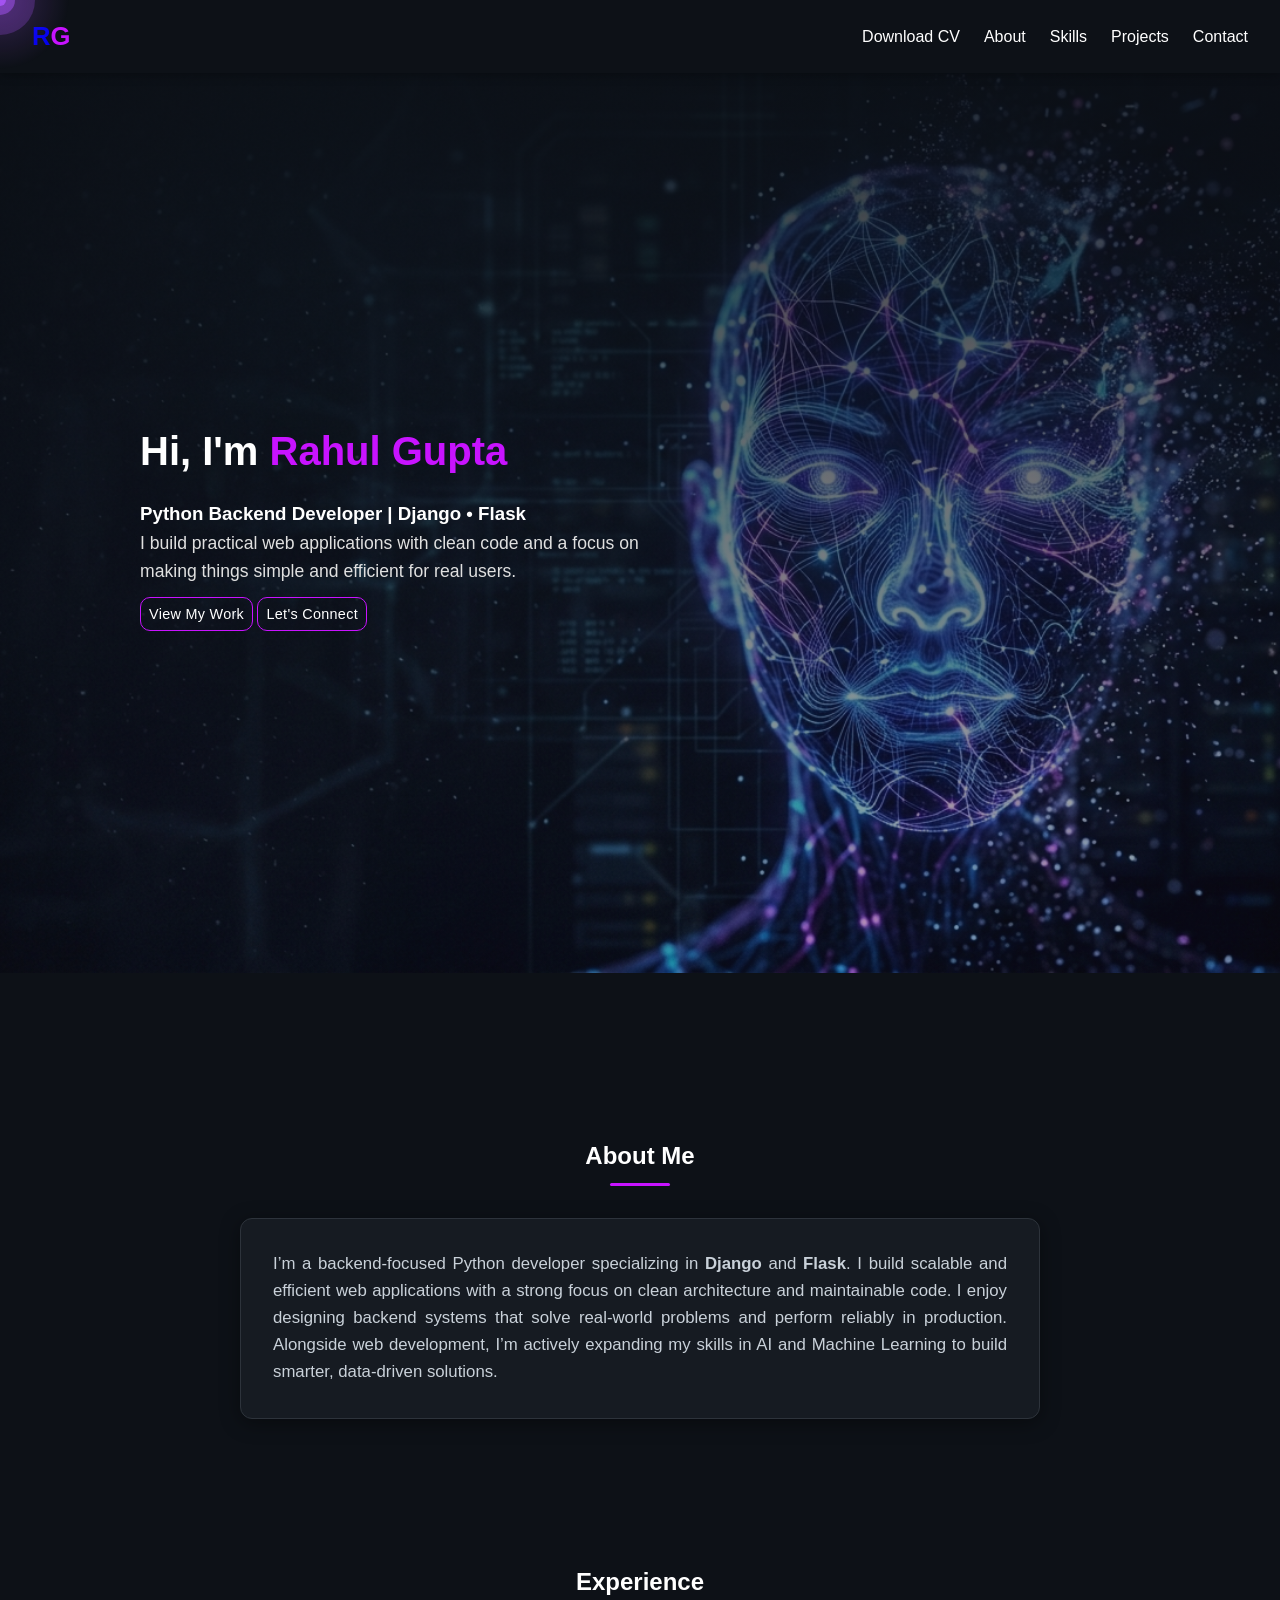
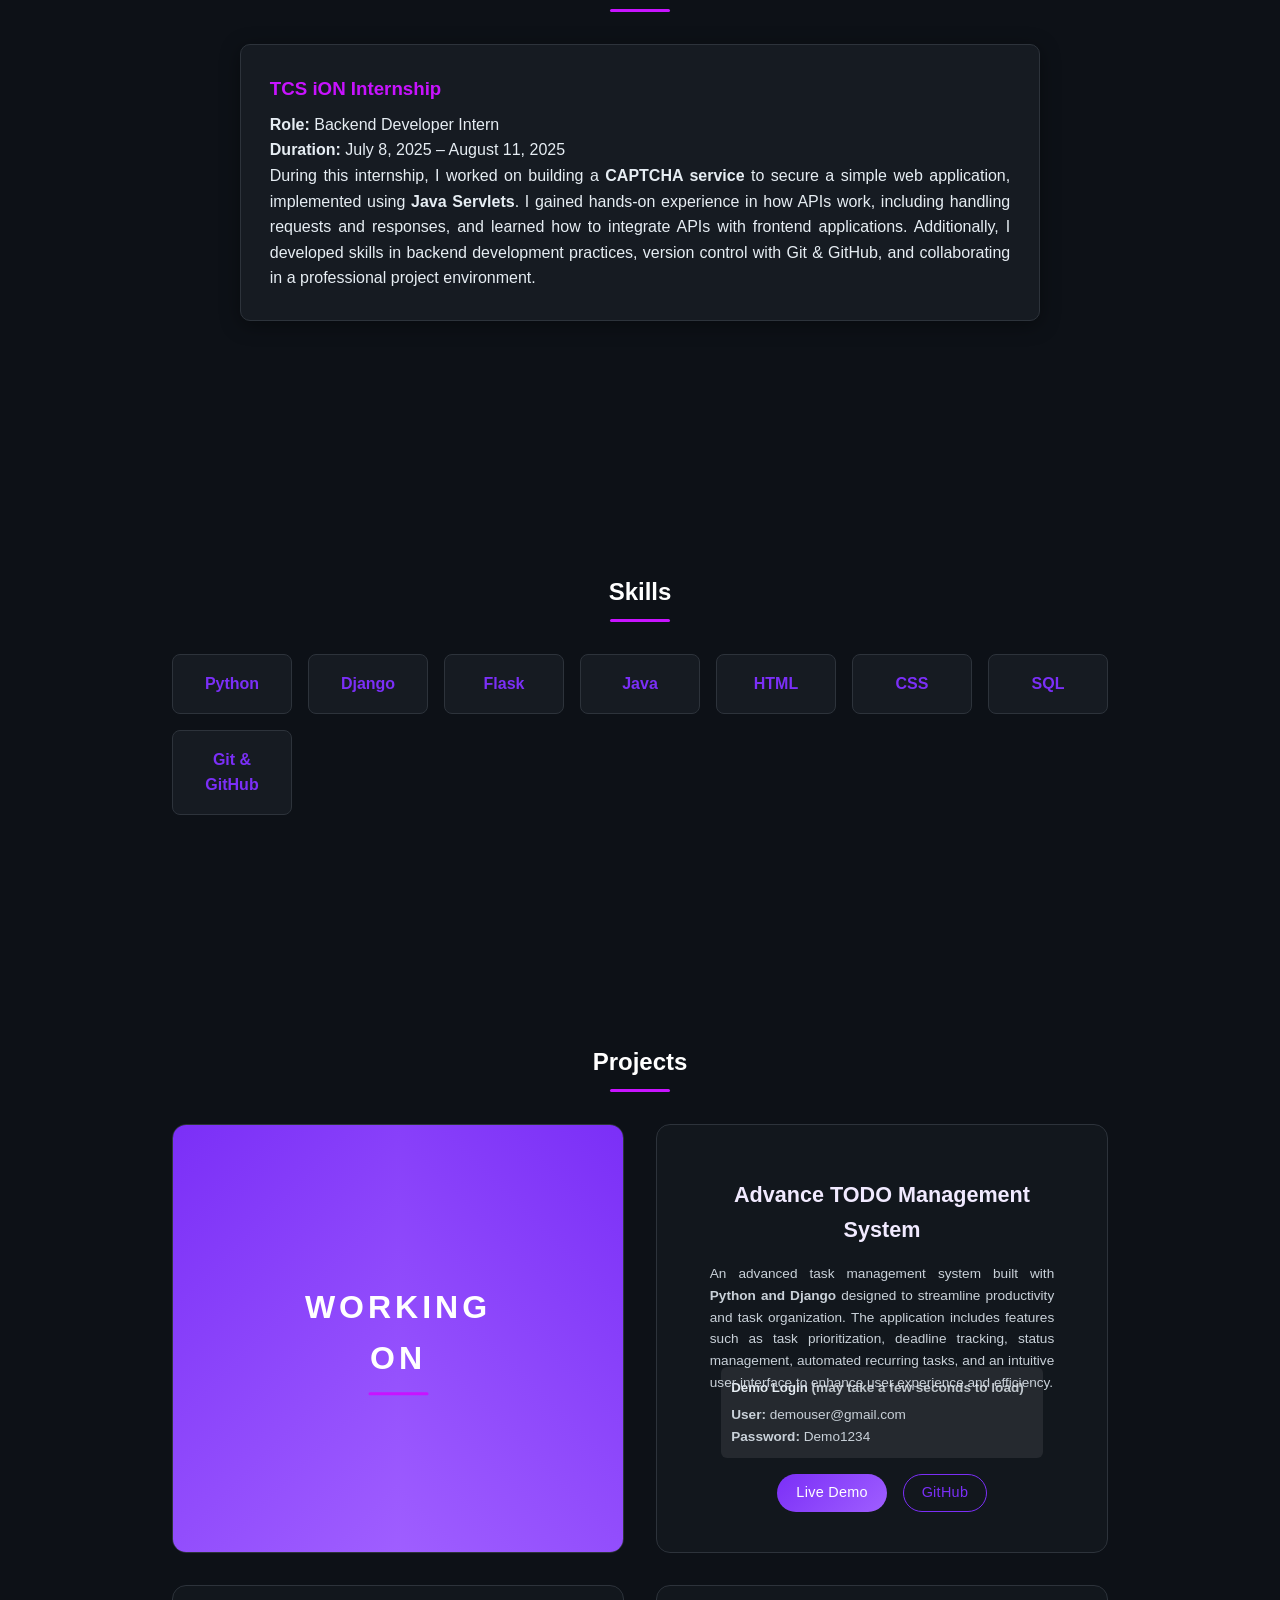
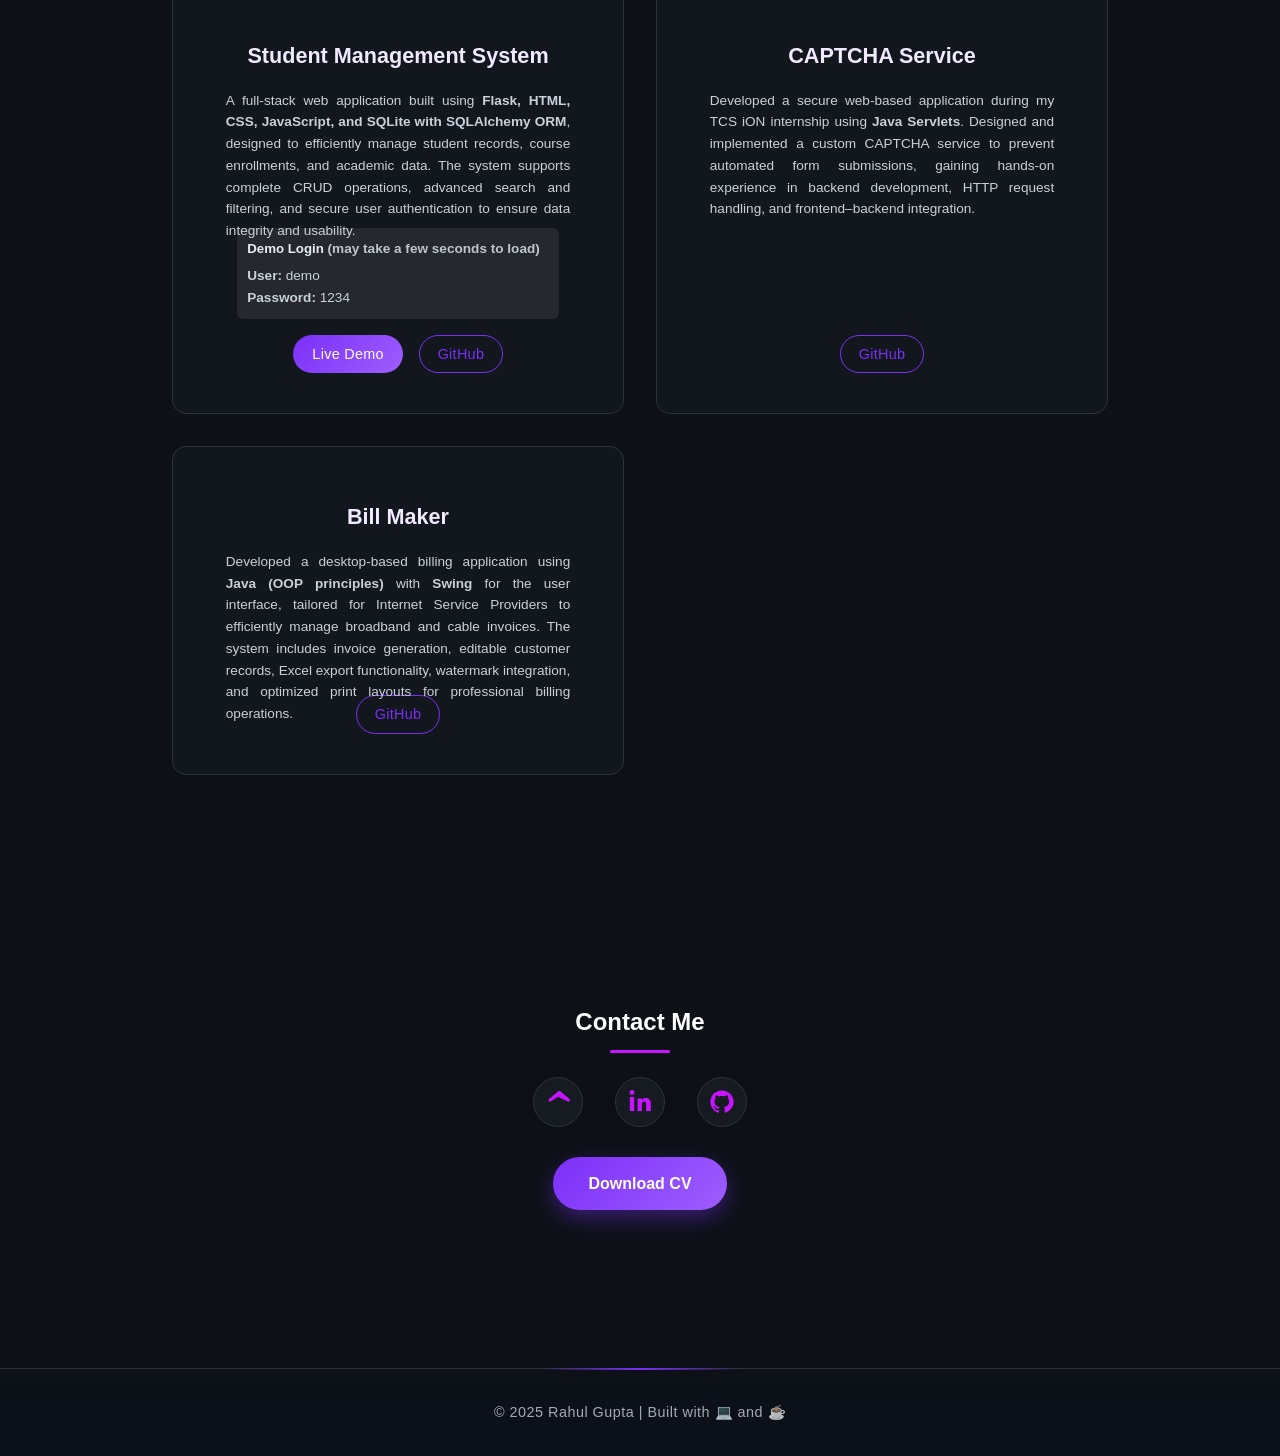
==== index.html @ 41f2c30e "add demo login" ====
<!DOCTYPE html>
<html lang="en">
    <head>
        <meta charset="UTF-8" />
        <meta name="viewport" content="width=device-width, initial-scale=1.0" />
        <title>Rahul Gupta | Python Developer</title>
        <link rel="stylesheet" href="style.css" />
        <script defer src="script.js"></script>
    </head>
    <body>
        <div class="cursor-layer layer1"></div>
        <div class="cursor-layer layer2"></div>
        <div class="cursor-layer layer3"></div>
        <div class="cursor-layer layer4"></div>
        <!-- Header -->
        <header>
            <nav>
                <a href="index.html" id="nav_a">
                    <h1 class="logo">
                        R<span>G</span>
                    </h1>
                </a>
                <!-- Hamburger Icon -->
                <div class="hamburger" id="hamburger">
                    <span></span>
                    <span></span>
                    <span></span>
                </div>
                <!-- Navbar Links -->
                <ul class="nav-links" id="nav-links">
                    <li>
                        <a href="cv/Rahul_Gupta_CV.pdf" target="_blank" download>Download CV</a>
                    </li>
                    <li>
                        <a href="#about">About</a>
                    </li>
                    <li>
                        <a href="#skills">Skills</a>
                    </li>
                    <li>
                        <a href="#projects">Projects</a>
                    </li>
                    <li>
                        <a href="#contact">Contact</a>
                    </li>
                </ul>
            </nav>
        </header>
        <!-- Hero Section -->
        <section id="hero">
            <div class="hero-container">
                <div class="hero-text">
                    <h2>
                        Hi, I'm <span>Rahul Gupta</span>
                    </h2>
                    <h3>Python Backend Developer | Django • Flask</h3>
                    <p>
                        I build practical web applications with clean code and a focus on making things simple and efficient for real users.
                    </p>
                    <a href="#projects" class="btn-outline">View My Work</a>
                    <a href="#contact" class="btn-outline">Let's Connect</a>
                </div>
            </div>
        </section>
        <!-- About -->
        <section class="parallax-wrapper">
            <section id="about" class="section parallax-section">
                <h2>About Me</h2>
                <p>
                    I’m a backend-focused Python developer specializing in <b>Django</b> and <b>Flask</b>. I build scalable and efficient web applications with a strong focus on clean architecture and maintainable code. I enjoy designing backend systems that solve real-world problems and perform reliably in production. Alongside web development, I’m actively expanding my skills in AI and Machine Learning to build smarter, data-driven solutions.
                </p>
            </section>
            <!-- Experience Section -->
            <section id="experience" class="section">
                <h2>Experience</h2>
                <div class="experience-card">
                    <h3>TCS iON Internship</h3>
                    <p>
                        <strong>Role:</strong> Backend Developer Intern
                    </p>
                    <p>
                        <strong>Duration:</strong> July 8, 2025 – August 11, 2025
                    </p>
                    <p class="skill-text-description">
                        During this internship, I worked on building a <strong>CAPTCHA service</strong> to secure a simple web
                        application, implemented using <strong>Java Servlets</strong>.
                        I gained hands-on experience in how APIs work, including handling requests and responses, and learned
                        how to integrate APIs with frontend applications.
                        Additionally, I developed skills in backend development practices, version control with Git & GitHub,
                        and collaborating in a professional project environment.
                    </p>
                </div>
            </section>
        </section>
        <!-- Skills -->
        <section id="skills" class="section">
            <h2>Skills</h2>
            <div class="skills-grid">
                <div class="skill">Python</div>
                <div class="skill">Django</div>
                <div class="skill">Flask</div>
                <div class="skill">Java</div>
                <div class="skill">HTML</div>
                <div class="skill">CSS</div>
                <!-- <div class="skill">SQLite</div> -->
                <div class="skill">SQL</div>
                <!-- <div class="skill">Swing<br>(Basic)</div> -->
                <!-- <div class="skill">Servlets<br>(Basic)</div> -->
                <div class="skill">Git & GitHub</div>
            </div>
        </section>
        <!-- Projects -->
        <section class="parallax-wrapper2">
            <section id="projects" class="section">
                <h2>Projects</h2>
                <div class="projects-grid">
                    <div class="project-card ai-project ">
                        <!-- Curtain Overlay -->
                        <div class="curtain">
                            <div class="curtain-left"></div>
                            <div class="curtain-right"></div>
                            <h2 class="coming-text">WORKING ON</h2>
                        </div>
                        <!-- Your existing content (unchanged) -->
                        <div class="card-front">
                            <div class="ai-content">
                                <h3>AI-Powered Deepfake Detection & Secure Media Verification System</h3>
                                <p class="status">Currently: Learning & Research Phase</p>
                                <div class="ai-steps stage-learning">
                                    <div class="progress-line"></div>
                                    <div class="ai-step active">
                                        <div class="circle"></div>
                                        <p>Learning</p>
                                    </div>
                                    <div class="ai-step">
                                        <div class="circle"></div>
                                        <p>Development</p>
                                    </div>
                                    <div class="ai-step">
                                        <div class="circle"></div>
                                        <p>Deploy</p>
                                    </div>
                                </div>
                            </div>
                        </div>
                    </div>
                    <div class="project-card">
                        <div class="card-inner">
                            <!-- FRONT SIDE -->
                            <div class="card-front">
                                <h3>Advance TODO Management System</h3>
                                <p>
                                    An advanced task management system built with <strong>Python and Django</strong> designed to streamline productivity and task organization. The application includes features such as task prioritization, deadline tracking, status management, automated recurring tasks, and an intuitive user interface to enhance user experience and efficiency.
                                </p>
                            </div>
                            <!-- BACK (Slider) -->
                            <div class="card-back">
                                <div class="slider">
                                    <img id="sliderImage"
                                         src="img/todo_img/login_page.png"
                                         class="slide active">
                                </div>
                            </div>
                        </div>
                        <div class="demo-login">
                            <h5>
                                Demo Login
                                <span class="demo-note">(may take a few seconds to load)</span>
                            </h5>
                            <p>
                                <strong>User:</strong> demouser@gmail.com
                            </p>
                            <p>
                                <strong>Password:</strong> Demo1234
                            </p>
                        </div>
                        <!-- Buttons (Always Visible) -->
                        <div class="btn-container">
                            <a href="https://advance-todo-app-1rt6.onrender.com/"
                               target="_blank"
                               class="btn">Live Demo</a>
                            <a href="https://github.com/CodageWithRahul/Advance-Todo-app.git"
                               target="_blank"
                               class="btn-outline">GitHub</a>
                        </div>
                    </div>
                    <div class="project-card">
                        <div class="card-inner">
                            <div class="card-front">
                                <h3>Student Management System</h3>
                                <p>
                                    A full-stack web application built using <strong>Flask, HTML, CSS, JavaScript, and SQLite with SQLAlchemy ORM</strong>, designed to efficiently manage student records, course enrollments, and academic data. The system supports complete CRUD operations, advanced search and filtering, and secure user authentication to ensure data integrity and usability.
                                </p>
                            </div>
                            <!-- BACK SIDE (Image) -->
                            <div class="card-back">
                                <div class="slider">
                                    <img src="img/sms_img/login page.png" class="slide active">
                                    <img src="img/sms_img/dashboard.png" class="slide">
                                    <img src="img/sms_img/students.png" class="slide">
                                    <img src="img/sms_img/enrrolment.png" class="slide">
                                </div>
                            </div>
                        </div>
                        <div class="demo-login">
                            <h5>
                                Demo Login
                                <span class="demo-note">(may take a few seconds to load)</span>
                            </h5>
                            <p>
                                <strong>User:</strong> demo
                            </p>
                            <p>
                                <strong>Password:</strong> 1234
                            </p>
                        </div>
                        <div class="btn-container">
                            <a href="https://rahul-sms.onrender.com" target="_blank" class="btn">Live
                            Demo</a>
                            <a href="https://github.com/CodageWithRahul/Student-Management-system.git"
                               target="_blank"
                               class="btn-outline">GitHub</a>
                        </div>
                    </div>
                    <div class="project-card">
                        <div class="card-inner">
                            <div class="card-front">
                                <h3>CAPTCHA Service</h3>
                                <p>
                                    Developed a secure web-based application during my TCS iON internship using <strong>Java Servlets</strong>. Designed and implemented a custom CAPTCHA service to prevent automated form submissions, gaining hands-on experience in backend development, HTTP request handling, and frontend–backend integration.
                                </p>
                            </div>
                            <div class="card-back">
                                <div class="slider">
                                    <img src="img/captcha_img/captcha_img.png" class="slide active">
                                </div>
                            </div>
                        </div>
                        <div class="btn-container">
                            <a href="https://github.com/CodageWithRahul/captcha-service-project.git"
                               target="_blank"
                               class="btn-outline">GitHub</a>
                        </div>
                    </div>
                    <div class="project-card">
                        <div class="card-inner">
                            <div class="card-front">
                                <h3>Bill Maker</h3>
                                <p>
                                    Developed a desktop-based billing application using <strong>Java (OOP principles)</strong> with <strong>Swing</strong> for the user interface, tailored for Internet Service Providers to efficiently manage broadband and cable invoices. The system includes invoice generation, editable customer records, Excel export functionality, watermark integration, and optimized print layouts for professional billing operations.
                                </p>
                            </div>
                            <div class="card-back">
                                <div class="slider">
                                    <img src="img/billmaker_img/bill dashboard.png" class="slide active">
                                    <img src="img/billmaker_img/sample_bill.png" class="slide">
                                </div>
                            </div>
                        </div>
                        <div class="btn-container">
                            <a href="https://github.com/CodageWithRahul/Bill-Maker/releases"
                               target="_blank"
                               class="btn-outline">GitHub</a>
                        </div>
                    </div>
                </div>
            </section>
        </section>
        <!-- Contact -->
        <section id="contact" class="section">
            <h2>Contact Me</h2>
            <div class="contact-icons">
                <!-- Email -->
                <a href="mailto:rahulguptaa650@gmail.com" target="_blank" title="Email">
                    <svg xmlns="http://www.w3.org/2000/svg" viewBox="0 0 512 512">
                        <path d="M502.3 190.8l-192-160c-15.5-12.9-38.5-12.9-54 0l-192 160c-12.3 10.3-15.3 28-7 41.3s26.1 20 41.3 12.7L256 143.5l209.7 101.3c15.2 7.3 33.7-0.3 41.3-12.7s5.3-30.9-7-41.3z" />
                    </svg>
                </a>
                <!-- LinkedIn -->
                <a href="https://www.linkedin.com/in/rahul-gupta-24and27"
                   target="_blank"
                   title="LinkedIn">
                    <svg xmlns="http://www.w3.org/2000/svg" viewBox="0 0 448 512">
                        <path d="M100.28 448H7.4V148.9h92.88zM53.79 108.1C24.1 108.1 0 83.9 0 54.2S24.1 0 53.79 0 107.6 24.1 107.6 54.2 83.5 108.1 53.79 108.1zM447.9 448h-92.68V302.4c0-34.7-12.5-58.4-43.8-58.4-23.9 0-38.1 16-44.4 31.5-2.3 5.5-2.8 13.1-2.8 20.7V448h-92.7s1.2-241 0-266.9h92.7v37.9c12.3-19 34.4-46 83.8-46 61.2 0 107.2 40 107.2 125.8V448z" />
                    </svg>
                </a>
                <!-- GitHub -->
                <a href="https://github.com/CodageWithRahul"
                   target="_blank"
                   title="GitHub">
                    <svg xmlns="http://www.w3.org/2000/svg" viewBox="0 0 496 512">
                        <path d="M165.9 397.4c0 2-2.3 3.6-5.2 3.6-3.1 0-5.4-1.6-5.4-3.6 0-2 2.3-3.6 5.2-3.6 2.9 0 5.4 1.6 5.4 3.6zm-33.6-10.3c-.7 1.6 1.6 3.3 5 3.7 3.6.4 7-0.7 7.7-2.3.7-1.6-1.6-3.3-5-3.7-3.6-.3-7 .7-7.7 2.3zm44.8-1.7c-2.9.7-4.7 2.9-4 4.9.7 2 3.6 2.7 6.5 2 2.9-.7 4.7-2.9 4-4.9-.8-1.9-3.6-2.7-6.5-2zM244.8 8C108.3 8 0 116.3 0 252.8c0 107.5 69.8 198.7 166.8 231.4 12.2 2.3 16.6-5.3 16.6-11.7 0-5.8-.2-21.2-.3-41.5-67.8 14.7-82.1-32.7-82.1-32.7-11.1-28.1-27.1-35.6-27.1-35.6-22.1-15.1 1.7-14.8 1.7-14.8 24.4 1.7 37.3 25.1 37.3 25.1 21.7 37.2 56.9 26.5 70.8 20.3 2.2-15.8 8.5-26.5 15.5-32.6-54.1-6.2-110.9-27-110.9-120.3 0-26.6 9.5-48.3 25.1-65.3-2.5-6.1-10.9-30.7 2.4-64 0 0 20.5-6.6 67.1 24.9 19.5-5.4 40.5-8.1 61.3-8.2 20.8.1 41.8 2.8 61.3 8.2 46.5-31.5 67-24.9 67-24.9 13.3 33.3 4.9 57.9 2.4 64 15.7 17 25.1 38.7 25.1 65.3 0 93.5-56.9 114-111 120 8.7 7.5 16.5 22.4 16.5 45.1 0 32.6-.3 58.9-.3 66.9 0 6.5 4.3 14.2 16.7 11.7C426.2 451.5 496 360.3 496 252.8 496 116.3 387.7 8 251.2 8z" />
                    </svg>
                </a>
            </div>
            <div class="cv-section">
                <a href="cv/Rahul_Gupta_CV.pdf" download class="cv-btn">Download CV</a>
            </div>
        </section>
        <!-- Footer -->
        <footer>
            <p>© 2025 Rahul Gupta | Built with 💻 and ☕</p>
        </footer>
    </body>
</html>
---- style.css ----
/* Reset */
* {
    margin: 0;
    padding: 0;
    box-sizing: border-box;
    scroll-behavior: smooth;
}

body {
    font-family: 'Poppins', sans-serif;
    background: #0d1117;   /* Dark main background */
    color: #e6edf3;        /* Soft white text */
    line-height: 1.6;
}

/* Navbar */
header {
    background: #0d1117;
    color: white;
    padding: 1rem 2rem;
    position: sticky;
    top: 0;
    z-index: 10;
    box-shadow: 0 2px 10px rgba(0, 0, 0, 0.3);
}

nav {
    display: flex;
    justify-content: space-between;
    align-items: center;
}

.logo {
    font-size: 1.6rem;
    font-weight: 700;
    cursor: pointer;
}

.logo span {
    color: #c813ff;
}

#nav_a {
    text-decoration: none;
}

.nav-links {
    list-style: none;
    display: flex;
    gap: 1.5rem;
}

.nav-links a {
    color: white;
    text-decoration: none;
    transition: color 0.3s;
    font-weight: 500;
}

.nav-links a:hover {
    color: #c813ff;
}

/* Hamburger */
.hamburger {
    display: none;
    flex-direction: column;
    cursor: pointer;
    gap: 5px;
}

.hamburger span {
    width: 25px;
    height: 3px;
    background: white;
    border-radius: 5px;
    transition: all 0.3s;
}

/* Hero */
/* #hero {
    height: 100vh;
    background: linear-gradient(135deg, #0d1117, #1a1625);
    color: white;
    display: flex;
    align-items: center;
    justify-content: center;
    padding: 0 2rem;
} */

#hero {
    position: relative;
    height: 100vh;
    background: 
        linear-gradient(rgba(13,17,23,0.85), rgba(26,22,37,0.3)),
        url("img/hero_img1.png");
    background-size: cover;
    background-position: center;
    background-repeat: no-repeat;
    color: white;
    display: flex;
    align-items: center;
    justify-content: center;
    padding: 0 2rem;
}

.hero-container {
    display: flex;
    align-items: center;
    justify-content: space-between;
    max-width: 1000px;
    width: 100%;
    gap: 2rem;
}

/* .hero-image {
  flex: 1;
  display: flex;
  justify-content: center;
} */

.hero-image img {
    max-width: 250px;
    width: 100%;
    border-radius: 30%;
    /* border: 4px solid #c813ff; */
    /* box-shadow: 0 8px 20px rgba(200, 19, 255, 0.4); */
}

.hero-text {
    flex: 1;
    text-align: left;
}

.hero-text h2 {
    font-size: 2.5rem;
    margin-bottom: 1rem;
}

.hero-text span {
    color: #c813ff;
}

.hero-text a {
    font-size: 0.9rem;
    text-decoration: none;
    color: white;
    padding: 0.5rem;
    border: solid 1px #c813ff;
    border-radius: 10px;
}

.hero-text a:hover {
    background-color: #c813ff;
}

.hero-text p {
    max-width: 500px;
    font-size: 1.1rem;
    color: #e0e0e0;
    margin-bottom: 1rem;
}





/* Sections */
.section {
    padding: 4rem 2rem;
    max-width: 1000px;
    margin: auto;
    opacity: 0;
    transform: translateY(30px);
    transition: all 0.8s ease;
}

.section.visible {
    opacity: 1;
    transform: translateY(0);
}

.section h2 {
    text-align: center;
    margin-bottom: 2rem;
    color: #ffffff;
    position: relative;
}

.section h2::after {
    content: '';
    display: block;
    height: 3px;
    width: 60px;
    background: #c813ff;
    margin: 0.5rem auto 0;
    border-radius: 2px;
}

/* About Section */

#about p {
    background: #161b22;
    padding: 2rem;
    border-radius: 12px;
    box-shadow: 0 4px 20px rgba(0, 0, 0, 0.4);
    max-width: 800px;
    margin: 0 auto 1rem;
    font-size: 1.05rem;
    text-align: justify;
    color: #c9d1d9;
    border: 1px solid #2d333b;
}

#about .btn {
    display: inline-block;
    margin-top: 1rem;
}

/* Experience */
.experience-card {
    background: #161b22;
    padding: 1.8rem;
    border-radius: 10px;
    box-shadow: 0 4px 20px rgba(0, 0, 0, 0.4);
    max-width: 800px;
    margin: 1.5rem auto;
    line-height: 1.6;
    border: 1px solid #2d333b;
}

.experience-card h3 {
    color: #c813ff;
    margin-bottom: 0.5rem;
}

/* Skills */
.skills-grid {
    display: grid;
    grid-template-columns: repeat(auto-fit, minmax(120px, 1fr));
    gap: 1rem;
    text-align: center;
}

.skill {
    background: #161b22;
    padding: 1rem;
    border-radius: 8px;
    border: 1px solid #2d333b;
    color: #7b2ff7;
    font-weight: 600;
    transition: all 0.3s ease;
}

.skill-text-description {
    text-align: justify;
}

.skill:hover {
    background: #c813ff;
    color: white;
    transform: translateY(-4px);
}

/* Projects */
.projects-grid {
    display: grid;
    grid-template-columns: repeat(auto-fit, minmax(320px, 1fr));
    gap: 2rem;
}

/* Glow container setup */
/* Make sure body is dark */
/* body {
    background: #0d1117; 
    position: relative;
    overflow-x: hidden;
} */

/* Glow element */
.cursor-glow {
    position: fixed;
    width: 320px;
    height: 320px;
    pointer-events: none;
    border-radius: 50%;
    transform: translate(-50%, -50%);
    z-index: -1;
    opacity: 0;
    transition: opacity 0.3s ease;

    /* Layered tech glow */
    background:
        radial-gradient(circle at center, rgba(168, 85, 247, 0.35) 0%, transparent 60%),
        repeating-radial-gradient(circle at center,
            rgba(168, 85, 247, 0.15) 0px,
            rgba(168, 85, 247, 0.15) 2px,
            transparent 2px,
            transparent 12px
        );
}

@keyframes rotateGlow {
    from {
        transform: translate(-50%, -50%) rotate(0deg);
    }
    to {
        transform: translate(-50%, -50%) rotate(360deg);
    }
}

.cursor-glow {
    animation: rotateGlow 20s linear infinite;
}
.cursor-layer {
    position: fixed;
    border-radius: 50%;
    pointer-events: none;
    transform: translate(-50%, -50%);
    z-index: 9999;
}

/* Smallest (fastest) */
.layer1 {
    width: 12px;
    height: 12px;
    background: rgba(168, 85, 247, 0.9);
}

/* Slight glow */
.layer2 {
    width: 30px;
    height: 30px;
    background: rgba(168, 85, 247, 0.5);
}

/* Bigger softer */
.layer3 {
    width: 70px;
    height: 70px;
    background: rgba(168, 85, 247, 0.25);
}

/* Largest smooth glow */
.layer4 {
    width: 140px;
    height: 140px;
    background: radial-gradient(circle, rgba(168, 85, 247, 0.25) 0%, transparent 70%);
}
.cursor-hidden .cursor-layer {
    opacity: 0;
}



.project-card {
    perspective: 1000px;
    position: relative;
}

.card-inner {
    position: relative;
    width: 100%;
    height: clamp(13rem, 16vw, 28rem);
    transition: transform 0.6s;
    transform-style: preserve-3d;
}

.project-card:hover .card-inner {
    transform: rotateY(180deg);
}

.card-front {
    position: absolute;
    width: 100%;
    min-height: 100%;
    padding: 1.8rem;
    backface-visibility: hidden;
    overflow: hidden;
}

/* Demo login box */
.demo-login {
    background: rgba(255,255,255,0.08);
    padding: 10px;
    border-radius: 6px;
    width: 80%;
    margin: auto;
    margin-top: 10px;
}

.demo-login h5 {
    margin-bottom: 5px;
}
.demo-note{
    font-size: 0.85rem;
    margin-bottom: 8px;
    opacity: 0.8;
}

.card-back {
    position: absolute;
    width: 100%;
    height: 100%;
    padding: 0.8rem;
    border-radius: 16px;
    backface-visibility: hidden;
    box-shadow: 0 6px 20px rgba(0, 0, 0, 0.08);
    overflow: hidden;
}

.card-back {
    transform: rotateY(180deg);
    display: flex;
    align-items: center;
    justify-content: center;
    /* background-color: black; */

}

.slider {
    position: relative;
    width: 100%;
    height: 100%;
    /* background-color: red; */
}

.slide {
    position: absolute;
    width: 100%;
    height: 100%;
    object-fit: contain;
    /* show full image */
    object-position: center;
    /* keep it centered */
    border-radius: 10px;
    opacity: 0;
    transition: opacity 0.8s ease;
}

.slide.active {
    opacity: 1;
}

.btn-container {
    margin-top: 20px;
}



/* ============================= */
/* 🤖 AI CARD COMPLETE STYLING  */
/* ============================= */

/* Main AI content layout */
.ai-content {
    display: flex;
    flex-direction: column;
    gap: 30px;
    width: 100%;
    text-align: center;
}

/* Title */
.ai-content h3 {
    font-size: 1.05rem;
    line-height: 1.4;
    margin: 0;
}

/* Coming Soon Tag */
.ai-content .tag {
    align-self: center;
    padding: 4px 10px;
    font-size: 0.7rem;
    background: linear-gradient(90deg, #7b2ff7, #9f5eff);
    color: #fff;
    border-radius: 20px;
    font-weight: 500;
}

/* Status Text */
.ai-content .status {
    font-size: 1rem;
    color: #ffffff;
    margin: 0;
    text-align: center;
}

/* ============================= */
/* Step Progress Tracker         */
/* ============================= */

.ai-content .ai-steps {
    display: flex;
    justify-content: space-between;
    align-items: flex-start;
    position: relative;
    width: 100%;
    margin: 20px 0 10px;
}

/* Horizontal Line */
.ai-content .ai-steps::before {
    content: "";
    position: absolute;
    top: 11px;
    left: 8%;
    right: 8%;
    height: 3px;
    background: #e5e7eb;
    z-index: 0;
    border-radius: 10px;
}

/* Individual Step */
.ai-content .ai-step {
    display: flex;
    flex-direction: column;
    align-items: center;
    position: relative;
    z-index: 1;
    flex: 1;
}

/* Circle */
.ai-content .ai-step .circle {
    width: 22px;
    height: 22px;
    border-radius: 50%;
    background: #ffffff;
    border: 3px solid #d1d5db;
    margin-bottom: 6px;
    transition: all 0.3s ease;
}

/* Active Step */
.ai-content .ai-step.active .circle {
    border-color: #7b2ff7;
    background: #7b2ff7;
    box-shadow: 0 0 10px rgba(123, 47, 247, 0.4);
}

/* Step Text */
.ai-content .ai-step p {
    font-size: 0.75rem;
    color: #555;
    margin: 0;
    text-align: center;
}

/* Active Step Text */
.ai-content .ai-step.active p {
    color: #7b2ff7;
    font-weight: 600;
}

/* ============================= */
/* Progress Bar                  */
/* ============================= */

.ai-content .progress-bar {
    width: 100%;
    height: 6px;
    background: #e5e7eb;
    border-radius: 10px;
    margin-top: 15px;
    overflow: hidden;
}

/* Change width based on stage */
.ai-content .progress {
    height: 100%;
    width: 33%; /* Learning Stage */
    background: linear-gradient(90deg, #7b2ff7, #9f5eff);
    border-radius: 10px;
    transition: width 0.4s ease;
}

/* Completed Step Circle */
.ai-content .ai-step.completed .circle {
    background: #7b2ff7;
    border-color: #7b2ff7;
    position: relative;
}

/* Checkmark */
.ai-content .ai-step.completed .circle::after {
    content: "✔";
    color: white;
    font-size: 14px;
    position: absolute;
    top: 50%;
    left: 50%;
    transform: translate(-50%, -50%);
}


.parallax-wrapper {
    width: 100%;
    background:
        linear-gradient(rgba(13,17,23,0.92), rgba(13,17,23,0.30)),
        url("img/ai_bg.png");

    background-size: cover;
    background-position: center;
    background-attachment: fixed;

    padding: 100px 0;
}
.parallax-wrapper2 {
    width: 100%;
    background:
        linear-gradient(rgba(13,17,23,0.92), rgba(13,17,23,0.30)),
        url("img/standing_human_ai.png");

    background-size: cover;
    background-position: center;
    background-attachment: fixed;

    padding: 100px 0;
}
.parallax-wrapper2 .section {
    background: transparent !important;
    box-shadow: none;
}
.parallax-wrapper .section {
    background: transparent !important;
    box-shadow: none;
}

/* ============================= */
/* 🎭 AI CARD CURTAIN ONLY */
/* ============================= */

/* Scope everything to ai-project only */
.ai-project {
    position: relative;
    overflow: hidden;
}

/* Curtain wrapper */
.ai-project .curtain {
    position: absolute;
    inset: 0;
    display: flex;
    z-index: 50;
}

/* Panels */
.ai-project .curtain-left,
.ai-project .curtain-right {
    width: 50%;
    height: 100%;
    background: linear-gradient(135deg, #7b2ff7, #9f5eff);
    transition: transform 0.8s cubic-bezier(.77,0,.18,1);
}

.ai-project > *:not(.curtain) {
    position: relative;
    z-index: 2;
}
/* Mirror */
.ai-project .curtain-right {
    background: linear-gradient(-135deg, #7b2ff7, #9f5eff);
}

/* Big text */
.ai-project .coming-text {
    position: absolute;
    top: 50%;
    left: 50%;
    transform: translate(-50%, -50%);
    font-size: 2rem;
    font-weight: 800;
    letter-spacing: 4px;
    color: #fff;
    z-index: 60;
    transition: opacity 0.4s ease;
}

/* Hover only affects AI card */
.ai-project:hover .curtain-left {
    transform: translateX(-100%);
}

.ai-project:hover .curtain-right {
    transform: translateX(100%);
}

.ai-project:hover .coming-text {
    opacity: 0;
}



.project-card {
    position: relative;
    background: #12171d;
    border: 1px solid #2d333b;
    border-radius: 14px;
    padding: 1.5rem;
    box-sizing: border-box;
    display: flex;
    flex-direction: column;
    justify-content: space-between;
    transition: all 0.3s ease;
}

.project-card:hover {
    transform: translateY(-6px);
    box-shadow: 0 6px 20px rgba(178, 178, 178, 0.12);
}

.project-card h3 {
  font-size: 1.35rem;
    font-weight: 600;
    color: #f1eaff;
    text-align: center;
    margin-bottom: 1rem;

}

.project-card p {
    font-size: 0.85rem;
    color: #c9d1d9;
    text-align: justify;
    /* margin-bottom: 1.5rem; */
    line-height: 1.6;
    flex-grow: 1;
}

/* Buttons container */
.project-card .btn-container {
    display: flex;
    justify-content: center;
    align-items: center;
    gap: 1rem;
    margin-top: 1rem;
    margin-bottom: 1rem;
}

/* Main Button */
.btn {
    background: linear-gradient(135deg, #7b2ff7, #9f5eff);
    color: #fff;
    padding: 0.45rem 1.2rem;
    border-radius: 25px;
    text-decoration: none;
    font-weight: 500;
    font-size: 0.9rem;
    letter-spacing: 0.3px;
    transition: all 0.3s ease;
}



.btn:hover {
    transform: translateY(-2px);
    box-shadow: 0 3px 10px rgba(123, 47, 247, 0.3);
}

.view-btn:hover {
    background: linear-gradient(135deg, #ffffff, #c8c8c8);
    color: #7b2ff7;
}

/* Outline Button */
.btn-outline {
    border: 1.8px solid #7b2ff7;
    color: #7b2ff7;
    padding: 0.43rem 1.1rem;
    border-radius: 25px;
    text-decoration: none;
    font-weight: 500;
    font-size: 0.9rem;
    letter-spacing: 0.3px;
    transition: all 0.3s ease;
}

.btn-outline:hover {
    background: linear-gradient(135deg, #7b2ff7, #9f5eff);
    color: #fff;
    transform: translateY(-2px);
    box-shadow: 0 3px 10px rgba(123, 47, 247, 0.3);
}





/* Contact Section */
#contact {
    padding: 4rem 2rem;
    text-align: center;
}

#contact h2 {
    margin-bottom: 1.5rem;
    color: #ffffff;
}

.contact-icons {
    display: flex;
    justify-content: center;
    gap: 2rem;
}

.contact-icons a {
    display: inline-flex;
    align-items: center;
    justify-content: center;
    width: 50px;
    height: 50px;
    background: white;
    border-radius: 50%;
    box-shadow: 0 4px 12px rgba(0, 0, 0, 0.1);
    transition: transform 0.3s, background 0.3s;
    background: #161b22;
    border: 1px solid #2d333b;
}

.contact-icons a svg {
    width: 24px;
    height: 24px;
    fill: #c813ff;
    transition: fill 0.3s;
}

.contact-icons a:hover {
    transform: scale(1.2);
    background: #c813ff;
}

.contact-icons a:hover svg {
    fill: white;
}

/* ============================= */
/* CV DOWNLOAD SECTION */
/* ============================= */

.cv-section {
    text-align: center;
    padding: 30px 7px;
}

.cv-btn {
    display: inline-block;
    padding: 14px 35px;
    font-size: 1rem;
    font-weight: 600;
    color: white;
    background: linear-gradient(135deg, #7b2ff7, #9f5eff);
    border-radius: 40px;
    text-decoration: none;
    transition: all 0.3s ease;
    box-shadow: 0 8px 20px rgba(123, 47, 247, 0.4);
}

.cv-btn:hover {
    transform: translateY(-4px);
    box-shadow: 0 12px 25px rgba(123, 47, 247, 0.6);
}

.cv-btn:active {
    transform: scale(0.95);
}


/* Footer */
footer {
    position: relative;
    background: linear-gradient(180deg, #0d1117, #0a0f1a);
    color: #c9d1d9;
    padding: 2rem 1rem;
    text-align: center;
    border-top: 1px solid #2d333b;
    margin-top: 4rem;
}

/* subtle glow line at top */
footer::before {
    content: "";
    position: absolute;
    top: -1px;
    left: 50%;
    transform: translateX(-50%);
    width: 200px;
    height: 2px;
    background: linear-gradient(90deg, transparent, #7b2ff7, transparent);
}

/* footer text */
footer p {
    font-size: 0.9rem;
    letter-spacing: 0.5px;
    opacity: 0.8;
}

/* Responsive */
/* ============================= */
/* ⭐ MOBILE RESPONSIVE DESIGN */
/* ============================= */

@media (max-width: 768px) {

    /* ===== GLOBAL ===== */

    section {
        padding: 60px 20px;
    }

    h2 {
        font-size: 1.6rem;
    }

    h3 {
        font-size: 1.2rem;
    }

    p {
        font-size: 0.95rem;
    }


    /* ===== HERO SECTION ===== */

     #hero {
        height: auto;
        min-height: 60vh;
        padding: 90px 20px 50px;
        text-align: center;
        background: 
        linear-gradient(rgba(13,17,23,0.85), rgba(26,22,37,0.8)),
        url("img/hero_img1.png");
    background-size: cover;
    background-position: center;
    background-repeat: no-repeat;
        
    }

    .hero-container {
        display: block;
    }

    .hero-text a {
        display: inline-block;
        width: 40%;
        margin: 10px 1%;
        text-align: center;
    }
    .hero-text {
        width: 100%;
        text-align: center;
    }

    .hero-text h2 {
        font-size: 1.8rem;
        margin-bottom: 15px;
    }

    .hero-text h3 {
        font-size: 1rem;
        margin-bottom: 15px;
    }

    .hero-text p {
        font-size: 0.95rem;
        max-width: 100%;
        margin: auto auto 20px;
    }

    .parallax-wrapper {
        background-attachment: scroll;
        padding: 70px 0;
    }
     .parallax-wrapper2 {
        background-attachment: scroll;
        padding: 70px 0;
    }

    /* ===== PROJECT GRID ===== */

    .projects-grid {
        grid-template-columns: 1fr;
        gap: 25px;
    }

    .project-card { min-height: 450px; /* adjust if needed */ padding: 20px; }


    /* ===== AI CARD MOBILE FIX ===== */

    /* .ai-project .curtain,
    .ai-project.project-dull::after {
        display: none;
    } */


    /* ===== CURSOR TRAIL REMOVE ===== */

    .cursor-layer {
        display: none;
    }

   p {
        line-height: 1.6;
    }
    /* ===== BUTTONS ===== */

    .btn,
    .btn-outline {
        width: 100%;
        display: block;
        text-align: center;
        margin-top: 10px;
    }


    /* ===== CONTACT ICONS ===== */

    .contact-icons {
        gap: 15px;
    }

    .contact-icons a {
        width: 45px;
        height: 45px;
    }


    /* ===== CV BUTTON ===== */

    .cv-btn {
        width: 100%;
        max-width: 200px;
    }


    /* ===== NAVBAR MOBILE ===== */

    .nav-links {
        position: absolute;
        top: 70px;
        right: 0;
        background: #111827;
        flex-direction: column;
        width: 200px;
        align-items: center;
        display: none;
        padding: 1rem 0;
        border-radius: 0 0 0 10px;
    }

    .nav-links.show {
        display: flex;
    }

    .hamburger {
        display: flex;
    }

    .nav-links li {
        margin: 10px 0;
    }

}

@media (max-width: 768px) {

    .cursor-layer {
        display: none !important;
    }

}
@media (max-width: 400px) {

    .hero-text a {
        width: 100%;
        display: block;
        margin: 8px 0;
    }

}
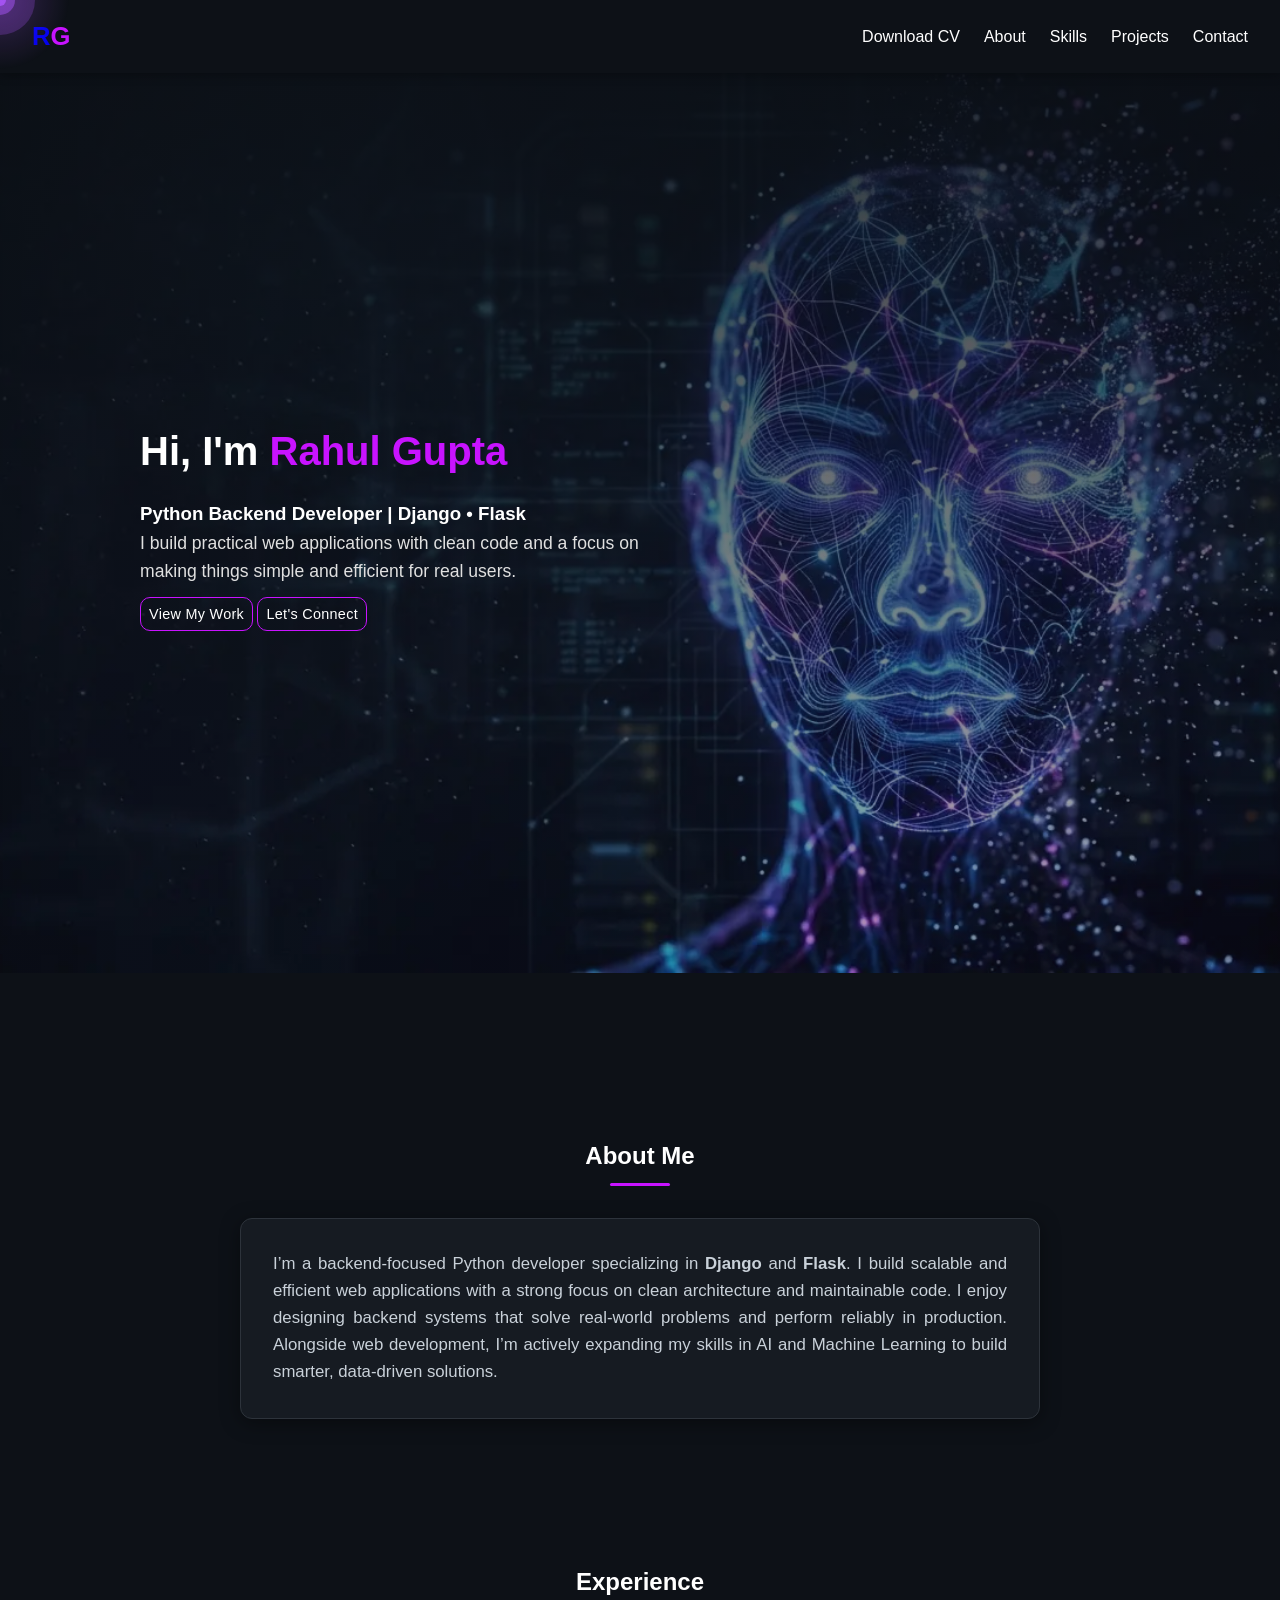
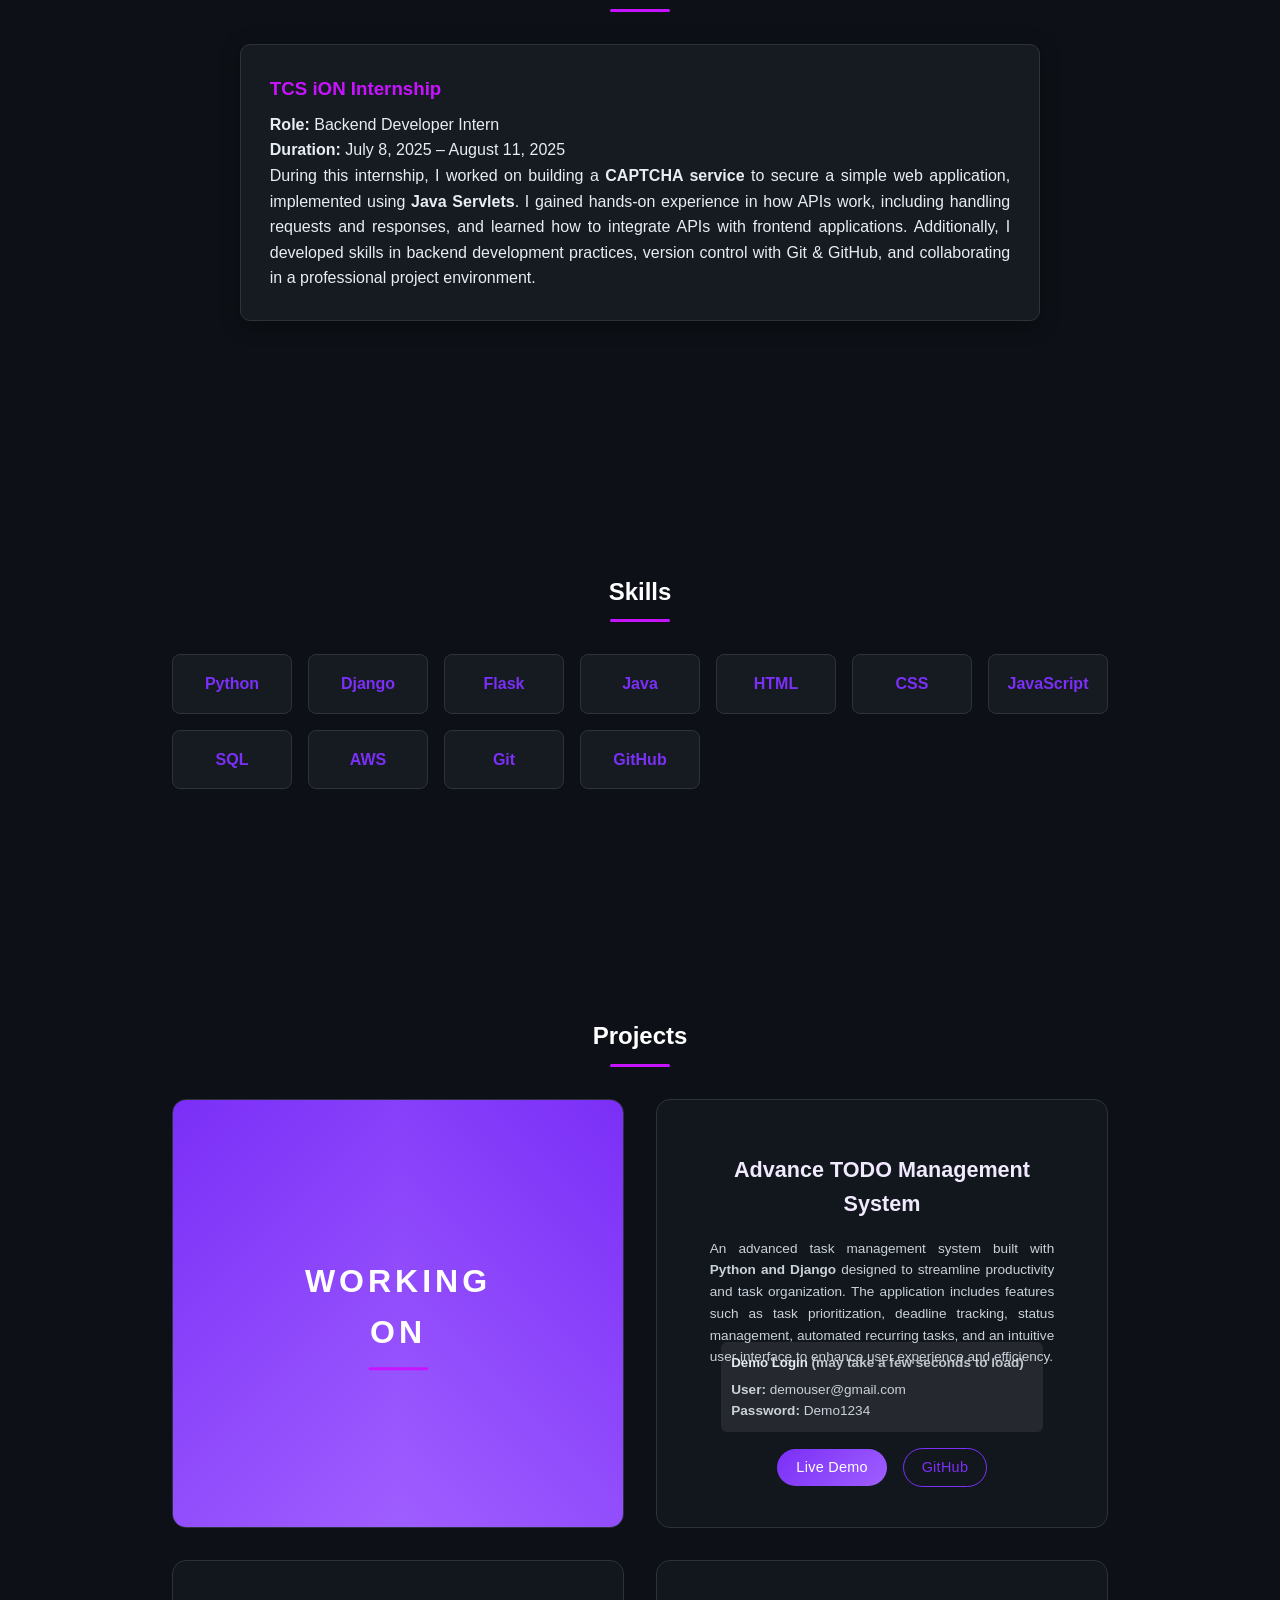
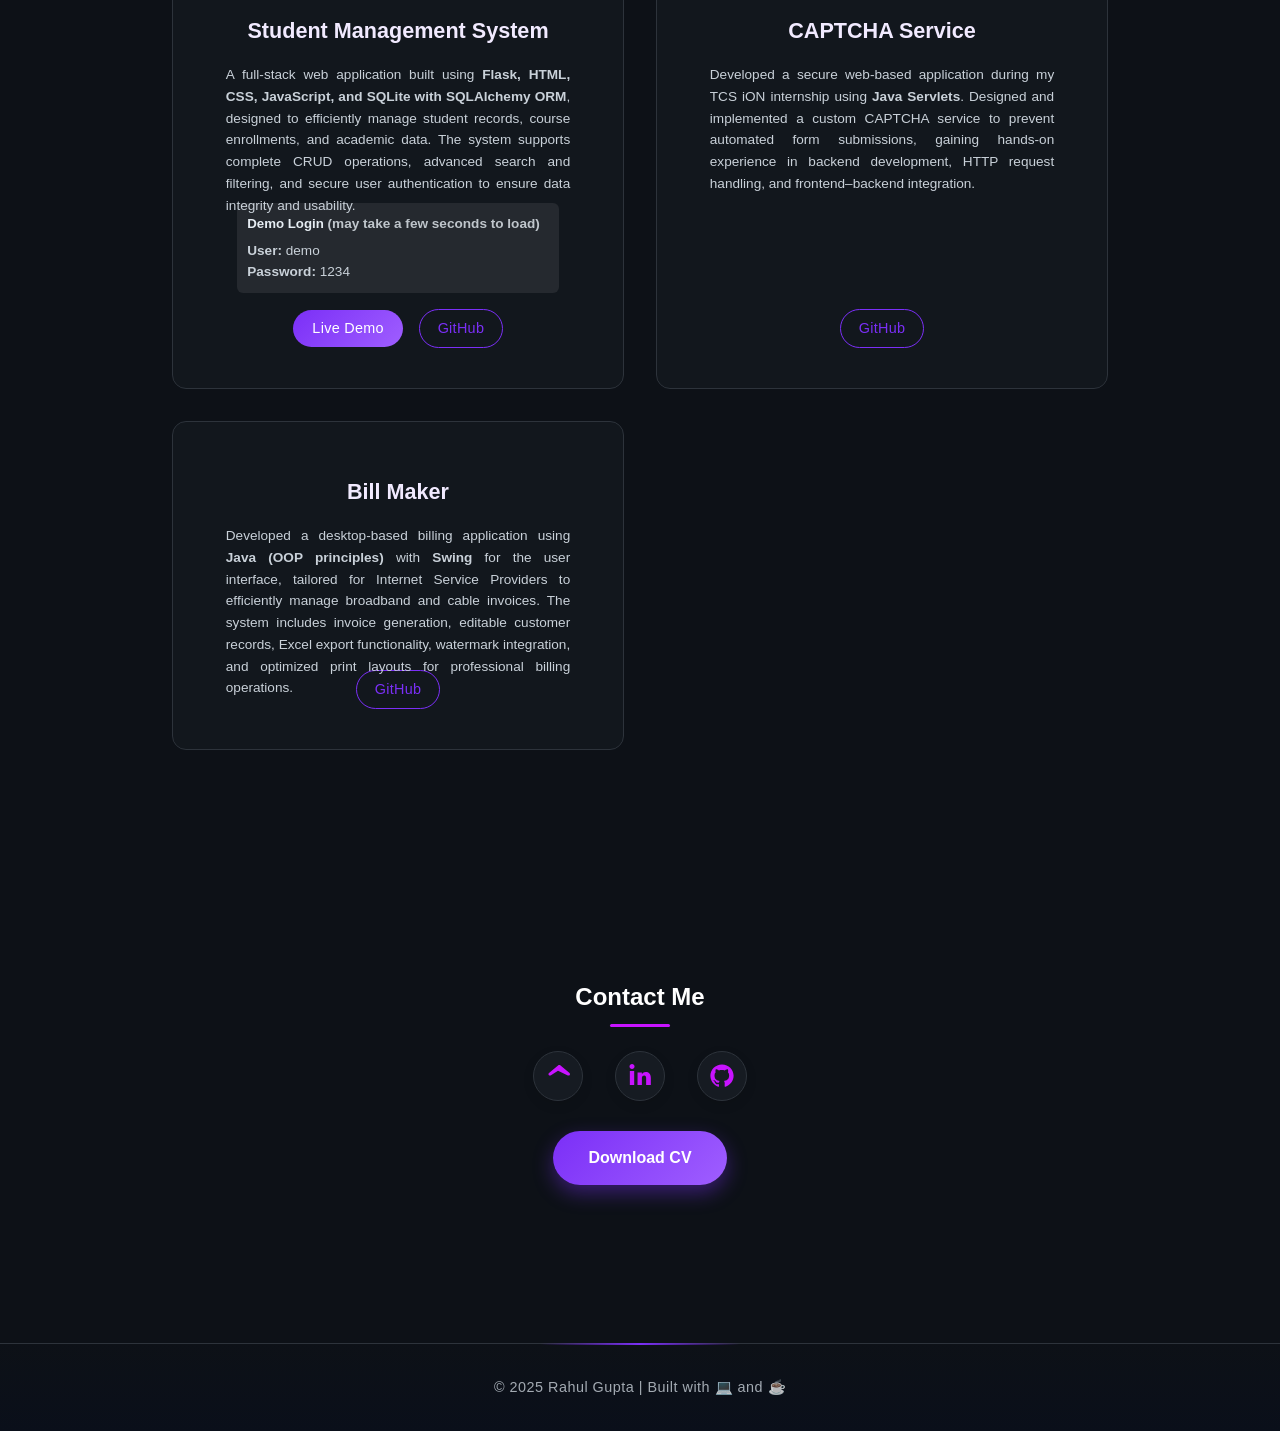
==== commit 500903e1: "cv, project update" ====
--- a/index.html
+++ b/index.html
@@ -102,11 +102,11 @@
                 <div class="skill">Java</div>
                 <div class="skill">HTML</div>
                 <div class="skill">CSS</div>
-                <!-- <div class="skill">SQLite</div> -->
+                <div class="skill">JavaScript</div>
                 <div class="skill">SQL</div>
-                <!-- <div class="skill">Swing<br>(Basic)</div> -->
-                <!-- <div class="skill">Servlets<br>(Basic)</div> -->
-                <div class="skill">Git & GitHub</div>
+                <div class="skill">AWS</div>
+                <div class="skill">Git</div>
+                <div class="skill">GitHub</div>
             </div>
         </section>
         <!-- Projects -->
@@ -124,7 +124,7 @@
                         <!-- Your existing content (unchanged) -->
                         <div class="card-front">
                             <div class="ai-content">
-                                <h3>AI-Powered Deepfake Detection & Secure Media Verification System</h3>
+                                <h3>Cloud Auditor for Data Residency and Security</h3>
                                 <p class="status">Currently: Learning & Research Phase</p>
                                 <div class="ai-steps stage-learning">
                                     <div class="progress-line"></div>
--- a/style.css
+++ b/style.css
@@ -93,7 +93,7 @@
     height: 100vh;
     background: 
         linear-gradient(rgba(13,17,23,0.85), rgba(26,22,37,0.3)),
-        url("img/hero_img1.png");
+        url("img/hero_img1.webp");
     background-size: cover;
     background-position: center;
     background-repeat: no-repeat;
@@ -600,7 +600,7 @@
     width: 100%;
     background:
         linear-gradient(rgba(13,17,23,0.92), rgba(13,17,23,0.30)),
-        url("img/ai_bg.png");
+        url("img/ai_bg.webp");
 
     background-size: cover;
     background-position: center;
@@ -612,7 +612,7 @@
     width: 100%;
     background:
         linear-gradient(rgba(13,17,23,0.92), rgba(13,17,23,0.30)),
-        url("img/standing_human_ai.png");
+        url("img/standing_human_ai.webp");
 
     background-size: cover;
     background-position: center;
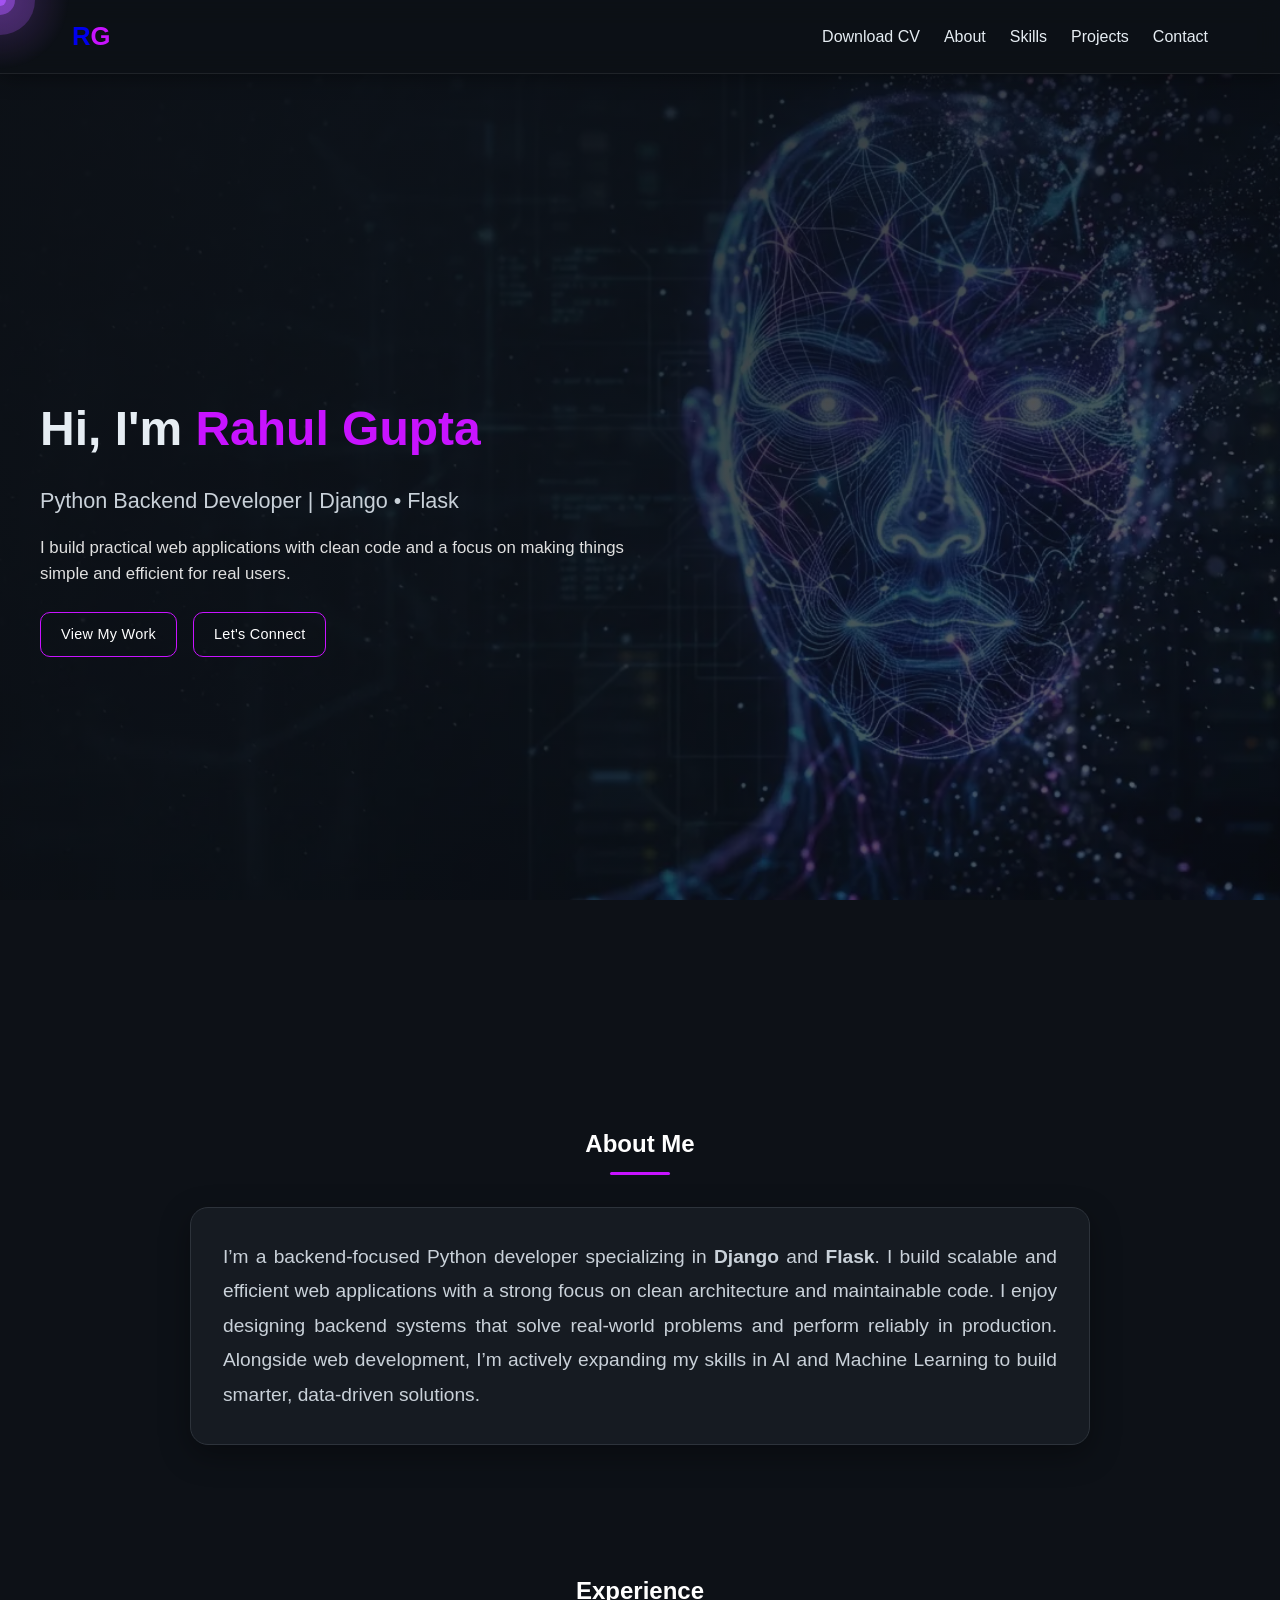
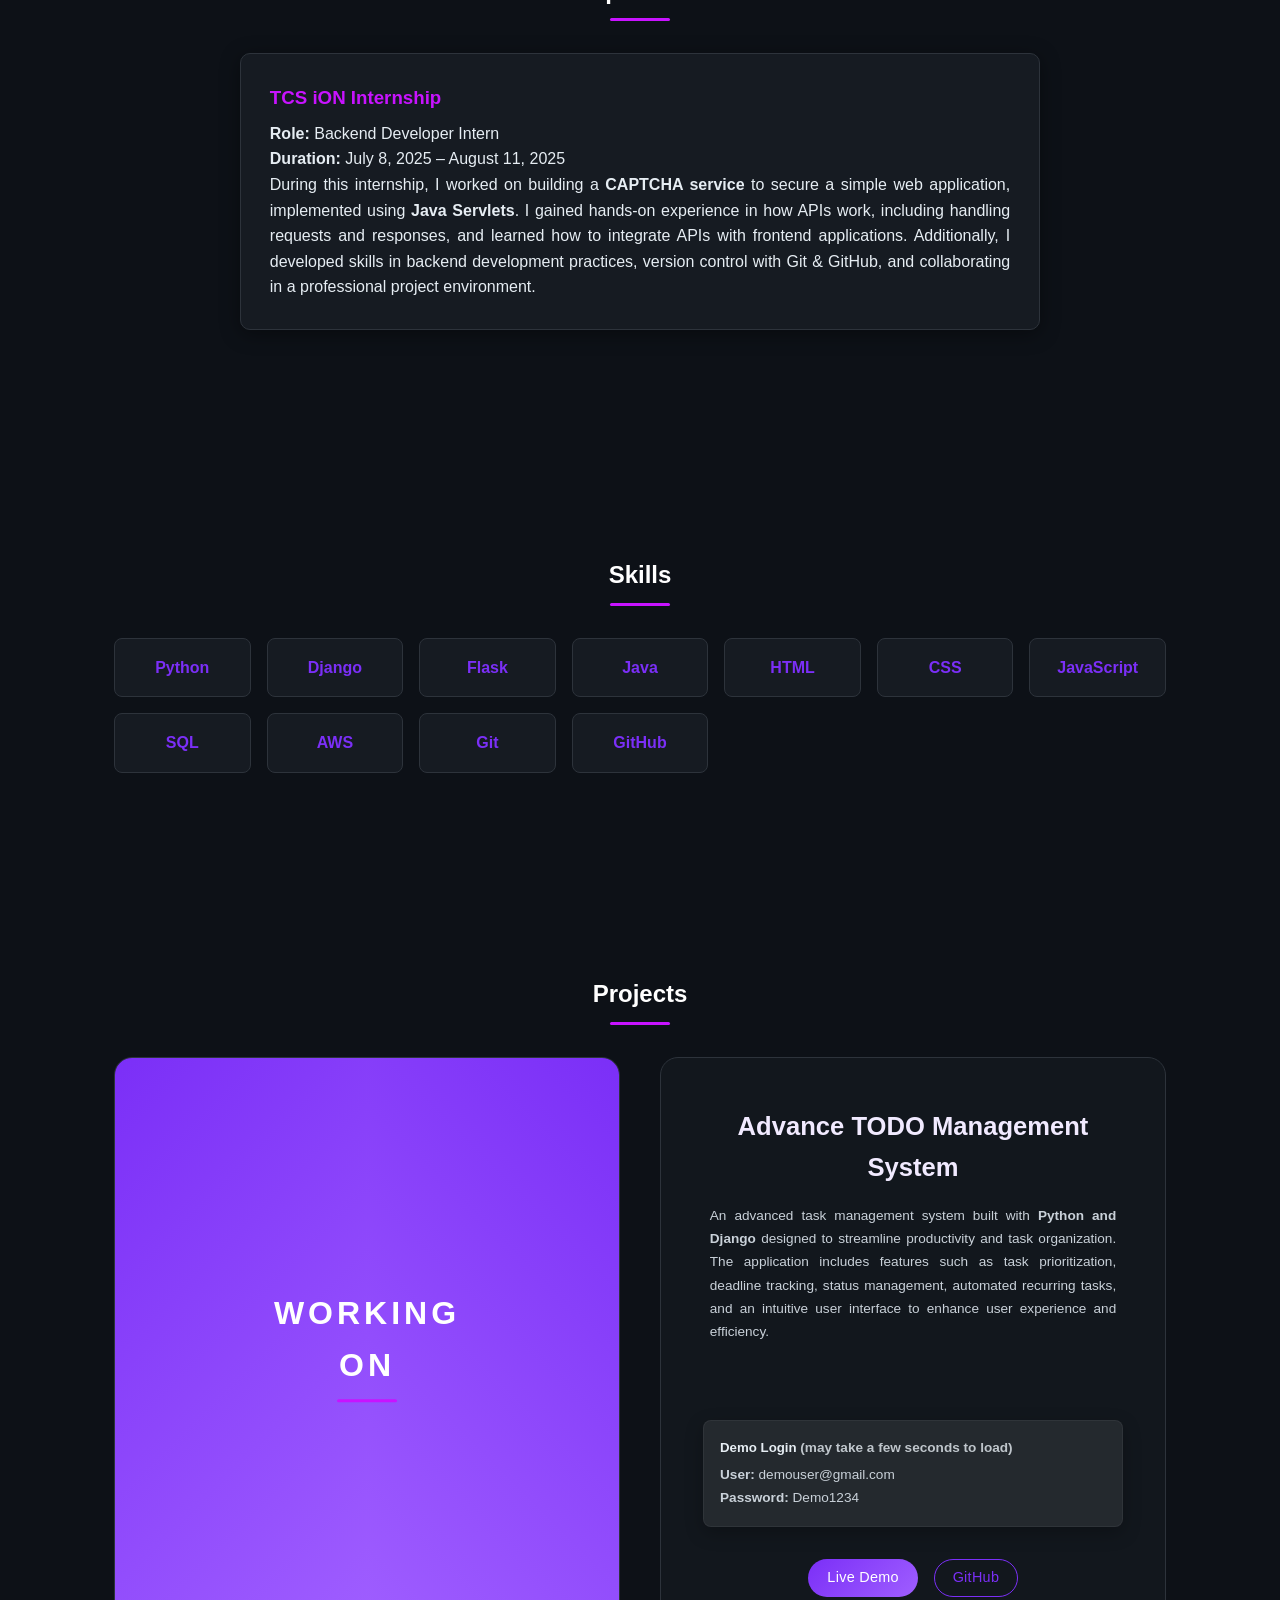
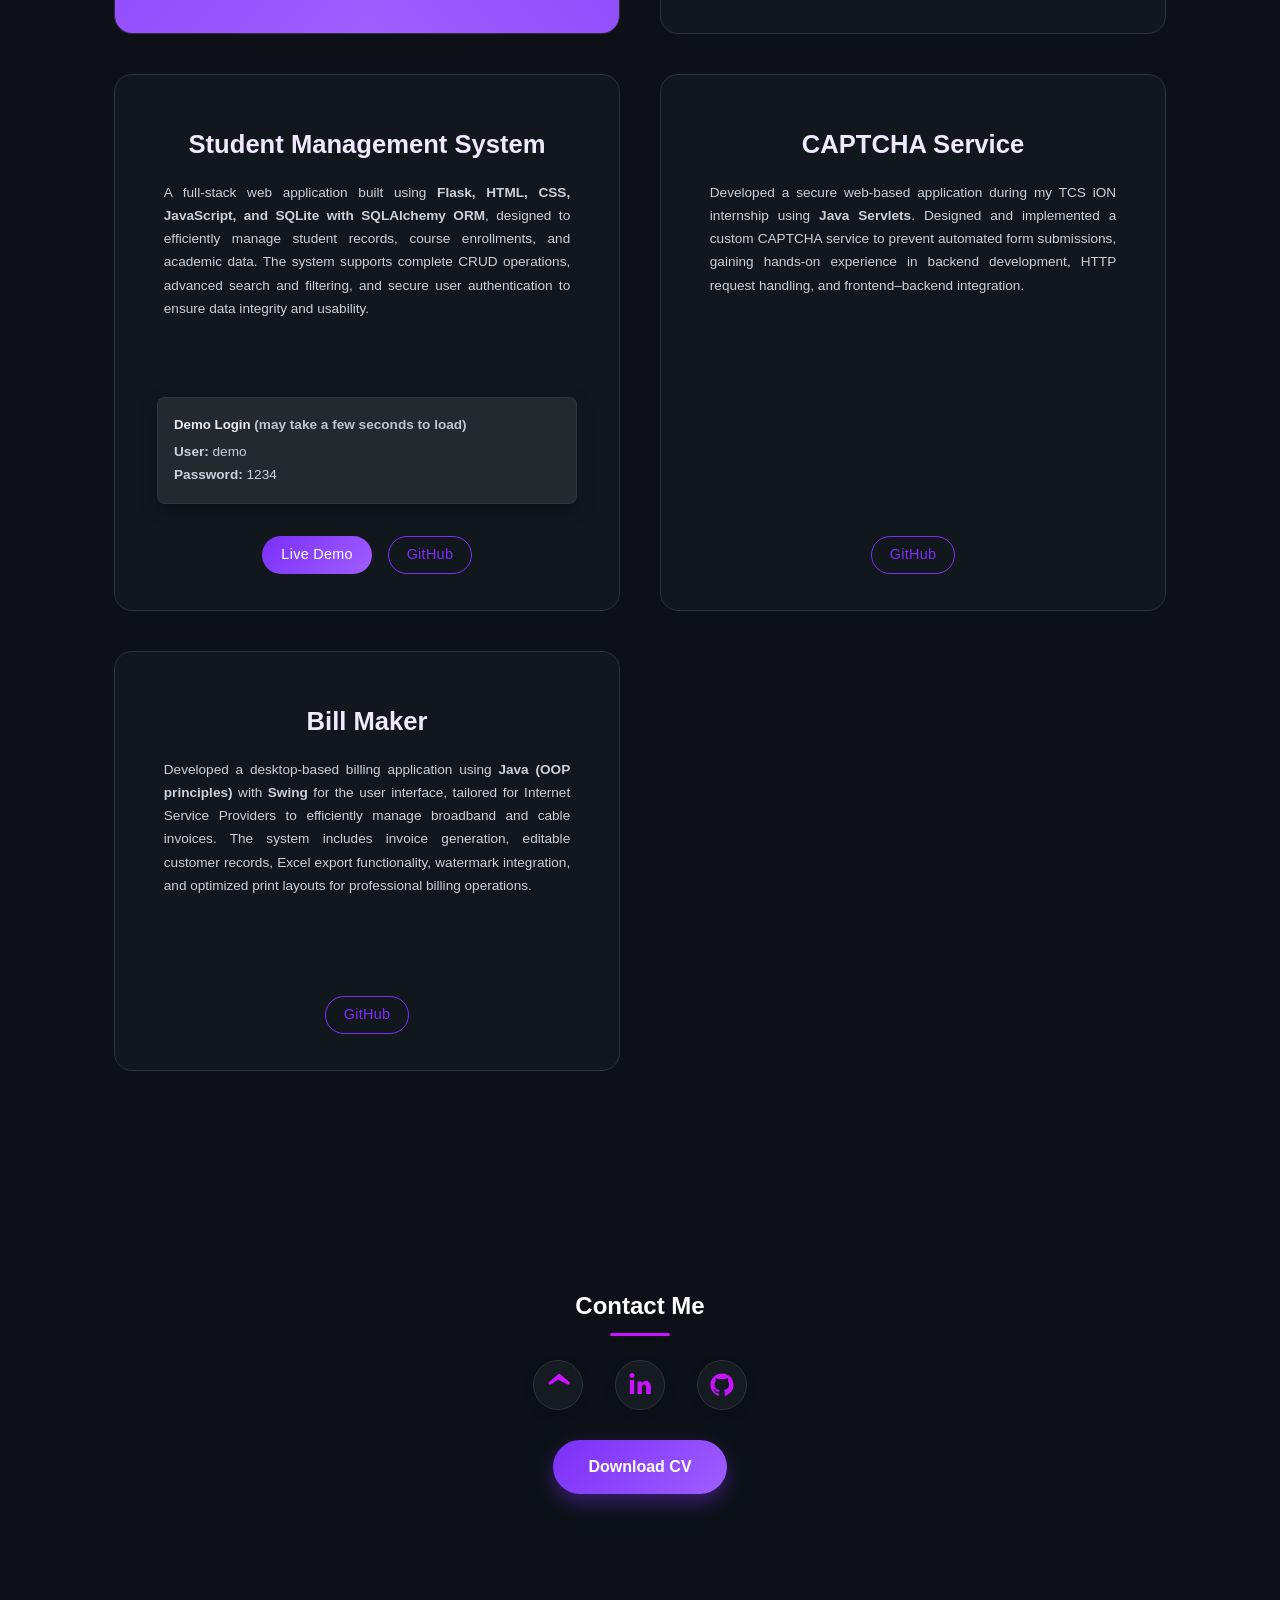
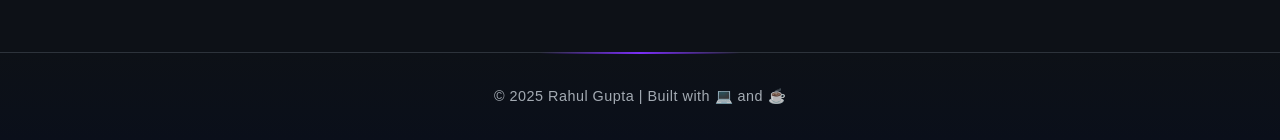
==== commit ae342631: "make some more changes" ====
--- a/index.html
+++ b/index.html
@@ -57,8 +57,10 @@
                     <p>
                         I build practical web applications with clean code and a focus on making things simple and efficient for real users.
                     </p>
-                    <a href="#projects" class="btn-outline">View My Work</a>
-                    <a href="#contact" class="btn-outline">Let's Connect</a>
+                    <div class="hero-actions">
+                        <a href="#projects" class="btn-outline">View My Work</a>
+                        <a href="#contact" class="btn-outline">Let's Connect</a>
+                    </div>
                 </div>
             </div>
         </section>
--- a/style.css
+++ b/style.css
@@ -1,4 +1,3 @@
-/* Reset */
 * {
     margin: 0;
     padding: 0;
@@ -6,28 +5,45 @@
     scroll-behavior: smooth;
 }
 
+:root {
+    --bg-color: #0d1117;
+    --surface: #161b22;
+    --panel: #12171d;
+    --border: #2d333b;
+    --accent: #c813ff;
+    --accent-strong: #7b2ff7;
+    --text-muted: #c9d1d9;
+    --text-soft: #e6edf3;
+}
+
 body {
     font-family: 'Poppins', sans-serif;
-    background: #0d1117;   /* Dark main background */
-    color: #e6edf3;        /* Soft white text */
+    background: var(--bg-color);
+    color: var(--text-soft);
     line-height: 1.6;
+    min-height: 100vh;
 }
 
 /* Navbar */
 header {
-    background: #0d1117;
+    background: rgba(13, 17, 23, 0.55);
     color: white;
-    padding: 1rem 2rem;
+    padding: 1rem 0;
     position: sticky;
     top: 0;
     z-index: 10;
-    box-shadow: 0 2px 10px rgba(0, 0, 0, 0.3);
+    box-shadow: 0 2px 20px rgba(0, 0, 0, 0.4);
+    border-bottom: 1px solid rgba(255, 255, 255, 0.08);
+    backdrop-filter: blur(12px);
 }
 
 nav {
     display: flex;
     justify-content: space-between;
     align-items: center;
+    width: min(1200px, 100%);
+    margin: 0 auto;
+    padding: 0 2rem;
 }
 
 .logo {
@@ -48,17 +64,22 @@
     list-style: none;
     display: flex;
     gap: 1.5rem;
+    align-items: center;
 }
 
 .nav-links a {
-    color: white;
+    color: var(--text-soft);
     text-decoration: none;
     transition: color 0.3s;
     font-weight: 500;
 }
 
 .nav-links a:hover {
-    color: #c813ff;
+    color: var(--accent);
+}
+
+.nav-links.show {
+    display: flex;
 }
 
 /* Hamburger */
@@ -90,27 +111,27 @@
 
 #hero {
     position: relative;
-    height: 100vh;
-    background: 
-        linear-gradient(rgba(13,17,23,0.85), rgba(26,22,37,0.3)),
+    min-height: 100vh;
+    padding: clamp(3rem, 5vw, 5rem) 2rem;
+    display: flex;
+    align-items: center;
+    justify-content: center;
+    background:
+        linear-gradient(135deg, rgba(13, 17, 23, 0.95), rgba(13, 17, 23, 0.6)),
         url("img/hero_img1.webp");
     background-size: cover;
     background-position: center;
-    background-repeat: no-repeat;
-    color: white;
-    display: flex;
-    align-items: center;
-    justify-content: center;
-    padding: 0 2rem;
+    background-attachment: fixed;
 }
 
 .hero-container {
-    display: flex;
-    align-items: center;
+    width: min(1200px, 100%);
+    display: flex;
+    align-items: flex-start;
     justify-content: space-between;
-    max-width: 1000px;
-    width: 100%;
     gap: 2rem;
+    text-align: left;
+    flex-wrap: wrap;
 }
 
 /* .hero-image {
@@ -128,37 +149,52 @@
 }
 
 .hero-text {
-    flex: 1;
-    text-align: left;
+    max-width: 640px;
+    width: 100%;
 }
 
 .hero-text h2 {
-    font-size: 2.5rem;
+    font-size: clamp(2.4rem, 4vw, 3rem);
     margin-bottom: 1rem;
 }
 
 .hero-text span {
-    color: #c813ff;
+    color: var(--accent);
 }
 
 .hero-text a {
     font-size: 0.9rem;
     text-decoration: none;
     color: white;
-    padding: 0.5rem;
-    border: solid 1px #c813ff;
+    padding: 0.6rem 1.25rem;
+    border: solid 1px var(--accent);
     border-radius: 10px;
 }
 
 .hero-text a:hover {
-    background-color: #c813ff;
+    background-color: var(--accent);
+}
+
+.hero-text h3 {
+    font-size: clamp(1rem, 2.2vw, 1.35rem);
+    margin-bottom: 1rem;
+    color: var(--text-muted);
+    font-weight: 400;
 }
 
 .hero-text p {
-    max-width: 500px;
-    font-size: 1.1rem;
+    max-width: 600px;
+    font-size: 1.05rem;
     color: #e0e0e0;
-    margin-bottom: 1rem;
+    margin: 0;
+}
+
+.hero-actions {
+    display: flex;
+    justify-content: flex-start;
+    flex-wrap: wrap;
+    gap: 1rem;
+    margin-top: 1.5rem;
 }
 
 
@@ -167,9 +203,9 @@
 
 /* Sections */
 .section {
-    padding: 4rem 2rem;
-    max-width: 1000px;
-    margin: auto;
+    padding: clamp(3rem, 4vw, 4.5rem) 1.5rem;
+    max-width: 1100px;
+    margin: 0 auto;
     opacity: 0;
     transform: translateY(30px);
     transition: all 0.8s ease;
@@ -200,16 +236,17 @@
 /* About Section */
 
 #about p {
-    background: #161b22;
+    background: var(--surface);
     padding: 2rem;
-    border-radius: 12px;
-    box-shadow: 0 4px 20px rgba(0, 0, 0, 0.4);
-    max-width: 800px;
-    margin: 0 auto 1rem;
-    font-size: 1.05rem;
+    border-radius: 18px;
+    box-shadow: 0 10px 30px rgba(0, 0, 0, 0.35);
+    max-width: 900px;
+    margin: 0 auto 1.5rem;
+    font-size: clamp(1rem, 1.6vw, 1.2rem);
     text-align: justify;
-    color: #c9d1d9;
-    border: 1px solid #2d333b;
+    color: var(--text-muted);
+    border: 1px solid var(--border);
+    line-height: 1.8;
 }
 
 #about .btn {
@@ -219,14 +256,14 @@
 
 /* Experience */
 .experience-card {
-    background: #161b22;
+    background: var(--surface);
     padding: 1.8rem;
     border-radius: 10px;
     box-shadow: 0 4px 20px rgba(0, 0, 0, 0.4);
     max-width: 800px;
     margin: 1.5rem auto;
     line-height: 1.6;
-    border: 1px solid #2d333b;
+    border: 1px solid var(--border);
 }
 
 .experience-card h3 {
@@ -243,10 +280,10 @@
 }
 
 .skill {
-    background: #161b22;
+    background: var(--surface);
     padding: 1rem;
     border-radius: 8px;
-    border: 1px solid #2d333b;
+    border: 1px solid var(--border);
     color: #7b2ff7;
     font-weight: 600;
     transition: all 0.3s ease;
@@ -257,7 +294,7 @@
 }
 
 .skill:hover {
-    background: #c813ff;
+    background: var(--accent);
     color: white;
     transform: translateY(-4px);
 }
@@ -265,10 +302,9 @@
 /* Projects */
 .projects-grid {
     display: grid;
-    grid-template-columns: repeat(auto-fit, minmax(320px, 1fr));
-    gap: 2rem;
-}
-
+    grid-template-columns: repeat(2, minmax(0, 1fr));
+    gap: 2.5rem;
+}
 /* Glow container setup */
 /* Make sure body is dark */
 /* body {
@@ -353,40 +389,48 @@
 
 
 
-.project-card {
-    perspective: 1000px;
-    position: relative;
-}
-
 .card-inner {
     position: relative;
     width: 100%;
-    height: clamp(13rem, 16vw, 28rem);
+    min-height: clamp(15rem, 18vw, 28rem);
     transition: transform 0.6s;
     transform-style: preserve-3d;
+    padding-bottom: 1rem;
+    display: grid;
 }
 
 .project-card:hover .card-inner {
     transform: rotateY(180deg);
 }
 
-.card-front {
-    position: absolute;
+.project-card {
+    gap: 1rem;
+}
+
+.card-front,
+.card-back {
+    grid-area: 1 / 1;
     width: 100%;
-    min-height: 100%;
     padding: 1.8rem;
     backface-visibility: hidden;
     overflow: hidden;
+    border-radius: 16px;
+}
+
+.card-front {
+    position: relative;
 }
 
 /* Demo login box */
 .demo-login {
     background: rgba(255,255,255,0.08);
-    padding: 10px;
-    border-radius: 6px;
-    width: 80%;
-    margin: auto;
-    margin-top: 10px;
+    padding: 1rem;
+    border-radius: 8px;
+    width: 100%;
+    max-width: 420px;
+    margin: 1rem auto 0;
+    box-shadow: 0 6px 18px rgba(0,0,0,0.25);
+    border: 1px solid rgba(255,255,255,0.05);
 }
 
 .demo-login h5 {
@@ -399,23 +443,12 @@
 }
 
 .card-back {
-    position: absolute;
-    width: 100%;
-    height: 100%;
-    padding: 0.8rem;
-    border-radius: 16px;
-    backface-visibility: hidden;
-    box-shadow: 0 6px 20px rgba(0, 0, 0, 0.08);
-    overflow: hidden;
-}
-
-.card-back {
+    grid-area: 1 / 1;
     transform: rotateY(180deg);
     display: flex;
     align-items: center;
     justify-content: center;
-    /* background-color: black; */
-
+    box-shadow: 0 6px 20px rgba(0, 0, 0, 0.08);
 }
 
 .slider {
@@ -693,40 +726,41 @@
 }
 
 
-
 .project-card {
+    perspective: 1000px;
     position: relative;
-    background: #12171d;
-    border: 1px solid #2d333b;
-    border-radius: 14px;
-    padding: 1.5rem;
+    background: var(--panel);
+    border: 1px solid var(--border);
+    border-radius: 18px;
+    padding: 1.25rem;
     box-sizing: border-box;
     display: flex;
     flex-direction: column;
     justify-content: space-between;
-    transition: all 0.3s ease;
+    min-height: 420px;
+    transition: transform 0.3s ease, box-shadow 0.3s ease;
+    overflow: hidden;
 }
 
 .project-card:hover {
     transform: translateY(-6px);
-    box-shadow: 0 6px 20px rgba(178, 178, 178, 0.12);
+    box-shadow: 0 12px 30px rgba(123, 47, 247, 0.25);
 }
 
 .project-card h3 {
-  font-size: 1.35rem;
+    font-size: clamp(1.3rem, 2vw, 1.6rem);
     font-weight: 600;
     color: #f1eaff;
     text-align: center;
     margin-bottom: 1rem;
-
 }
 
 .project-card p {
     font-size: 0.85rem;
-    color: #c9d1d9;
+    color: var(--text-muted);
     text-align: justify;
     /* margin-bottom: 1.5rem; */
-    line-height: 1.6;
+    line-height: 1.7;
     flex-grow: 1;
 }
 
@@ -738,11 +772,12 @@
     gap: 1rem;
     margin-top: 1rem;
     margin-bottom: 1rem;
+    flex-wrap: wrap;
 }
 
 /* Main Button */
 .btn {
-    background: linear-gradient(135deg, #7b2ff7, #9f5eff);
+    background: linear-gradient(135deg, var(--accent-strong), #9f5eff);
     color: #fff;
     padding: 0.45rem 1.2rem;
     border-radius: 25px;
@@ -751,6 +786,7 @@
     font-size: 0.9rem;
     letter-spacing: 0.3px;
     transition: all 0.3s ease;
+    border: none;
 }
 
 
@@ -767,8 +803,8 @@
 
 /* Outline Button */
 .btn-outline {
-    border: 1.8px solid #7b2ff7;
-    color: #7b2ff7;
+    border: 1.8px solid var(--accent-strong);
+    color: var(--accent-strong);
     padding: 0.43rem 1.1rem;
     border-radius: 25px;
     text-decoration: none;
@@ -779,7 +815,7 @@
 }
 
 .btn-outline:hover {
-    background: linear-gradient(135deg, #7b2ff7, #9f5eff);
+    background: linear-gradient(135deg, var(--accent-strong), #9f5eff);
     color: #fff;
     transform: translateY(-2px);
     box-shadow: 0 3px 10px rgba(123, 47, 247, 0.3);
@@ -812,24 +848,23 @@
     justify-content: center;
     width: 50px;
     height: 50px;
-    background: white;
+    background: var(--surface);
     border-radius: 50%;
     box-shadow: 0 4px 12px rgba(0, 0, 0, 0.1);
     transition: transform 0.3s, background 0.3s;
-    background: #161b22;
-    border: 1px solid #2d333b;
+    border: 1px solid var(--border);
 }
 
 .contact-icons a svg {
     width: 24px;
     height: 24px;
-    fill: #c813ff;
+    fill: var(--accent);
     transition: fill 0.3s;
 }
 
 .contact-icons a:hover {
     transform: scale(1.2);
-    background: #c813ff;
+    background: var(--accent);
 }
 
 .contact-icons a:hover svg {
@@ -903,6 +938,82 @@
 /* ⭐ MOBILE RESPONSIVE DESIGN */
 /* ============================= */
 
+@media (max-width: 980px) {
+
+    nav {
+        padding: 0 1.5rem;
+    }
+
+    .nav-links {
+        position: absolute;
+        top: 100%;
+        right: 1.5rem;
+        background: rgba(6, 9, 15, 0.95);
+        flex-direction: column;
+        width: 230px;
+        align-items: flex-start;
+        padding: 1rem;
+        gap: 0.6rem;
+        border-radius: 0 0 12px 12px;
+        border: 1px solid rgba(255, 255, 255, 0.08);
+        box-shadow: 0 25px 45px rgba(0, 0, 0, 0.5);
+        max-height: 0;
+        overflow: hidden;
+        transition: max-height 0.3s ease, opacity 0.3s ease;
+        opacity: 0;
+    }
+
+    .nav-links.show {
+        max-height: 320px;
+        opacity: 1;
+    }
+
+    .nav-links li {
+        width: 100%;
+    }
+
+    .nav-links a {
+        width: 100%;
+        padding: 0.35rem 0.5rem;
+        font-size: 0.95rem;
+    }
+
+    .hamburger {
+        display: flex;
+    }
+    .hero-container {
+        flex-direction: column;
+        align-items: center;
+        text-align: center;
+    }
+
+    .hero-text {
+        text-align: center;
+    }
+
+    .hero-actions {
+        justify-content: center;
+    }
+}
+
+@media (max-width: 960px) {
+
+    .projects-grid {
+        grid-template-columns: 1fr;
+    }
+
+    .demo-login {
+        width: 100%;
+        max-width: none;
+    }
+
+    .project-card .btn-container {
+        flex-direction: column;
+        align-items: stretch;
+        gap: 0.5rem;
+    }
+}
+
 @media (max-width: 768px) {
 
     /* ===== GLOBAL ===== */
@@ -926,14 +1037,14 @@
 
     /* ===== HERO SECTION ===== */
 
-     #hero {
+    #hero {
         height: auto;
         min-height: 60vh;
         padding: 90px 20px 50px;
         text-align: center;
         background: 
         linear-gradient(rgba(13,17,23,0.85), rgba(26,22,37,0.8)),
-        url("img/hero_img1.png");
+        url("img/hero_img1.webp");
     background-size: cover;
     background-position: center;
     background-repeat: no-repeat;
@@ -944,11 +1055,16 @@
         display: block;
     }
 
-    .hero-text a {
-        display: inline-block;
-        width: 40%;
-        margin: 10px 1%;
-        text-align: center;
+    .hero-actions {
+        width: 100%;
+        flex-direction: column;
+        gap: 0.75rem;
+        align-items: center;
+    }
+
+    .hero-actions a {
+        width: 100%;
+        max-width: 260px;
     }
     .hero-text {
         width: 100%;
@@ -987,7 +1103,10 @@
         gap: 25px;
     }
 
-    .project-card { min-height: 450px; /* adjust if needed */ padding: 20px; }
+    .project-card {
+        min-height: auto;
+        padding: 1.75rem;
+    }
 
 
     /* ===== AI CARD MOBILE FIX ===== */
@@ -1042,19 +1161,27 @@
 
     .nav-links {
         position: absolute;
-        top: 70px;
-        right: 0;
-        background: #111827;
+        top: 80px;
+        right: 1.2rem;
+        background: rgba(6, 9, 15, 0.95);
         flex-direction: column;
-        width: 200px;
-        align-items: center;
-        display: none;
-        padding: 1rem 0;
-        border-radius: 0 0 0 10px;
+        width: 220px;
+        align-items: flex-start;
+        padding: 1rem;
+        border-radius: 0 0 12px 12px;
+        border: 1px solid rgba(255, 255, 255, 0.08);
+        box-shadow: 0 20px 40px rgba(0, 0, 0, 0.55);
+        max-height: 0;
+        overflow: hidden;
+        transition: max-height 0.3s ease, opacity 0.3s ease;
+        opacity: 0;
+        pointer-events: none;
     }
 
     .nav-links.show {
-        display: flex;
+        max-height: 320px;
+        opacity: 1;
+        pointer-events: all;
     }
 
     .hamburger {
@@ -1063,6 +1190,12 @@
 
     .nav-links li {
         margin: 10px 0;
+        width: 100%;
+    }
+
+    .nav-links a {
+        width: 100%;
+        padding-left: 0.5rem;
     }
 
 }
@@ -1082,4 +1215,4 @@
         margin: 8px 0;
     }
 
-}+}
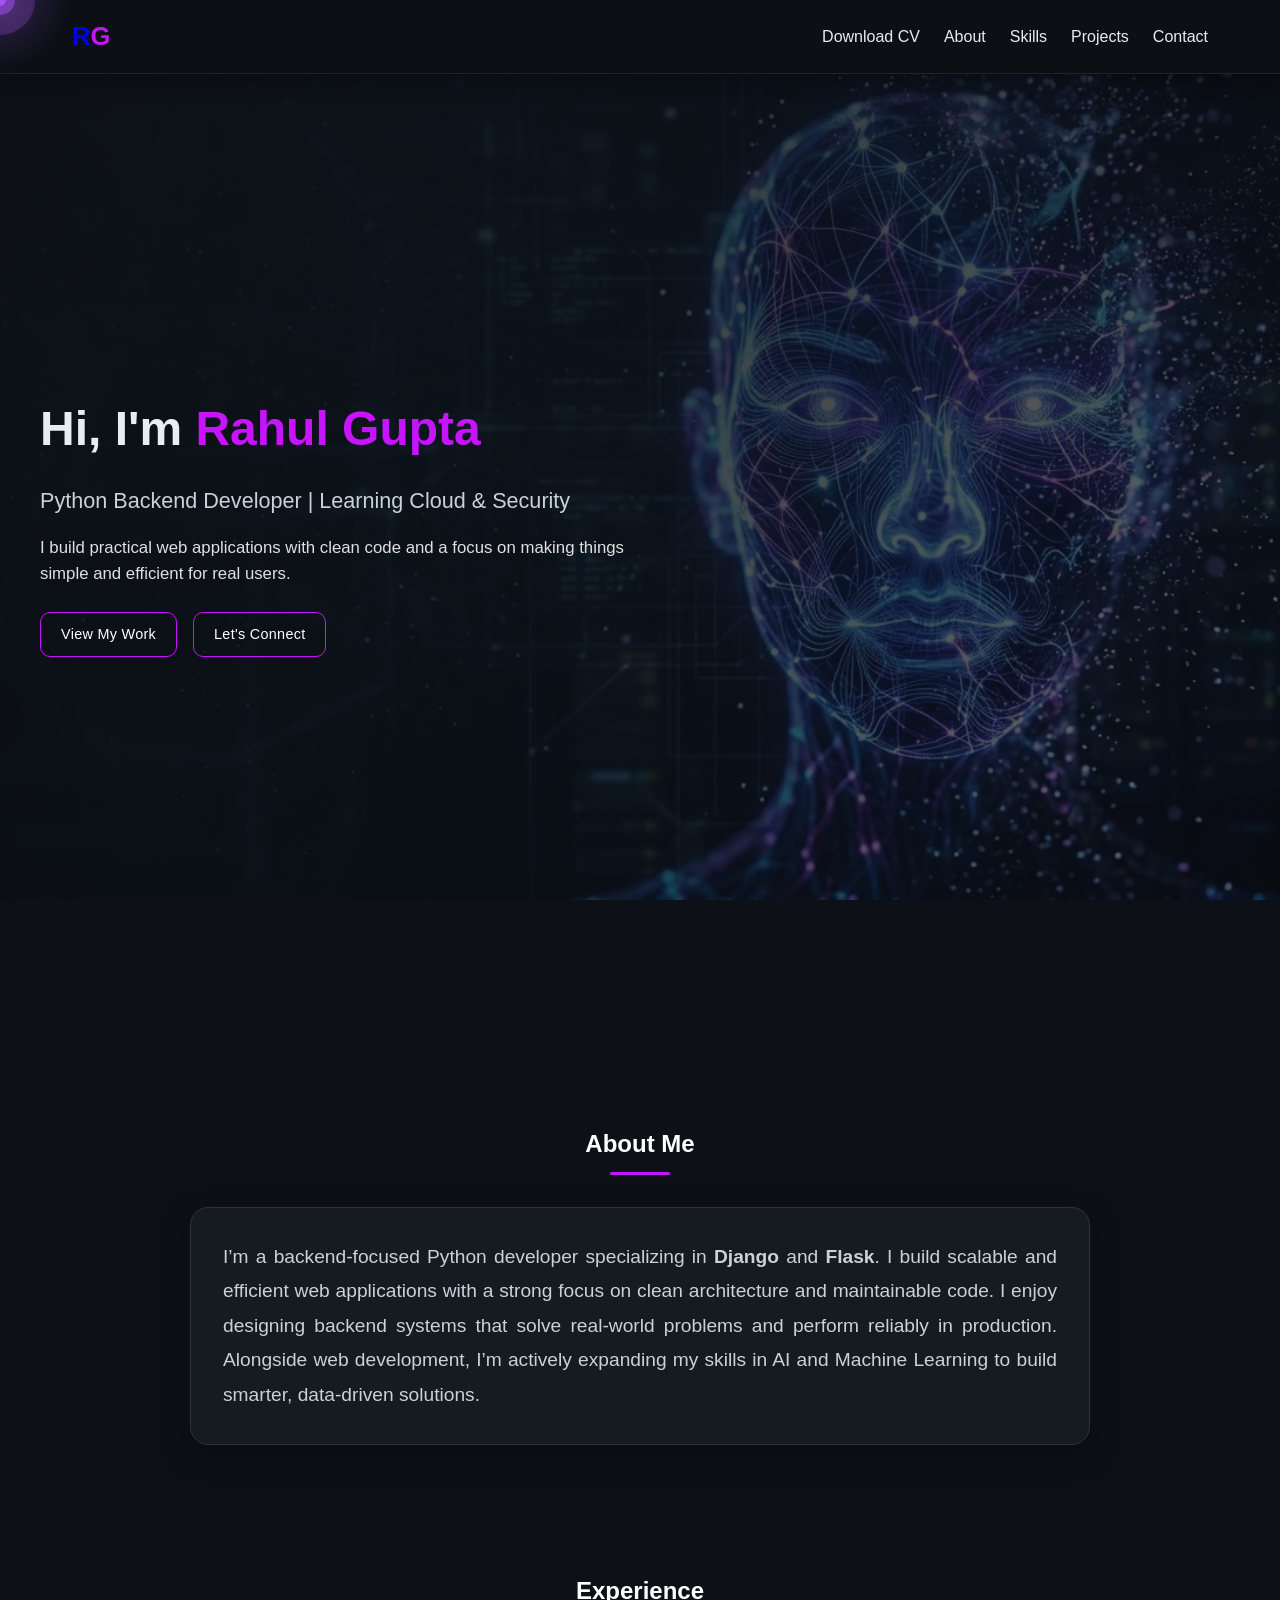
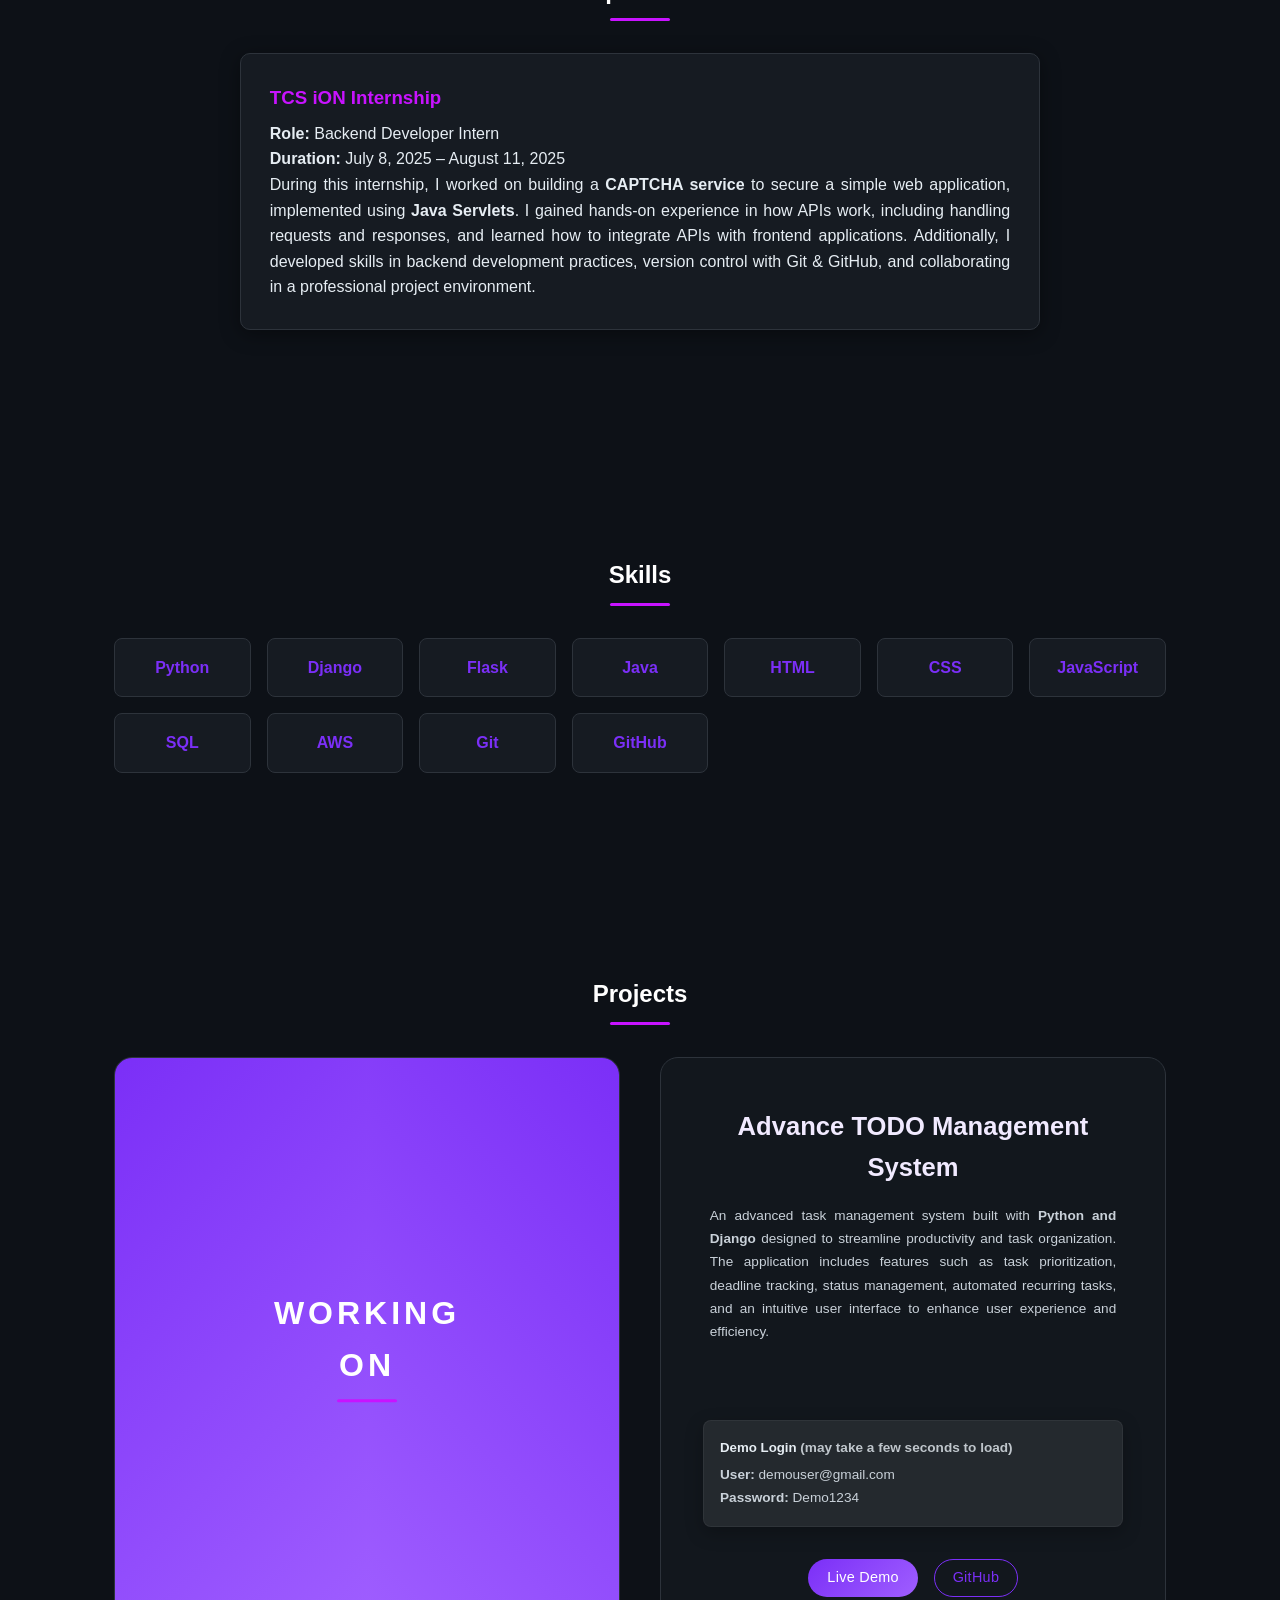
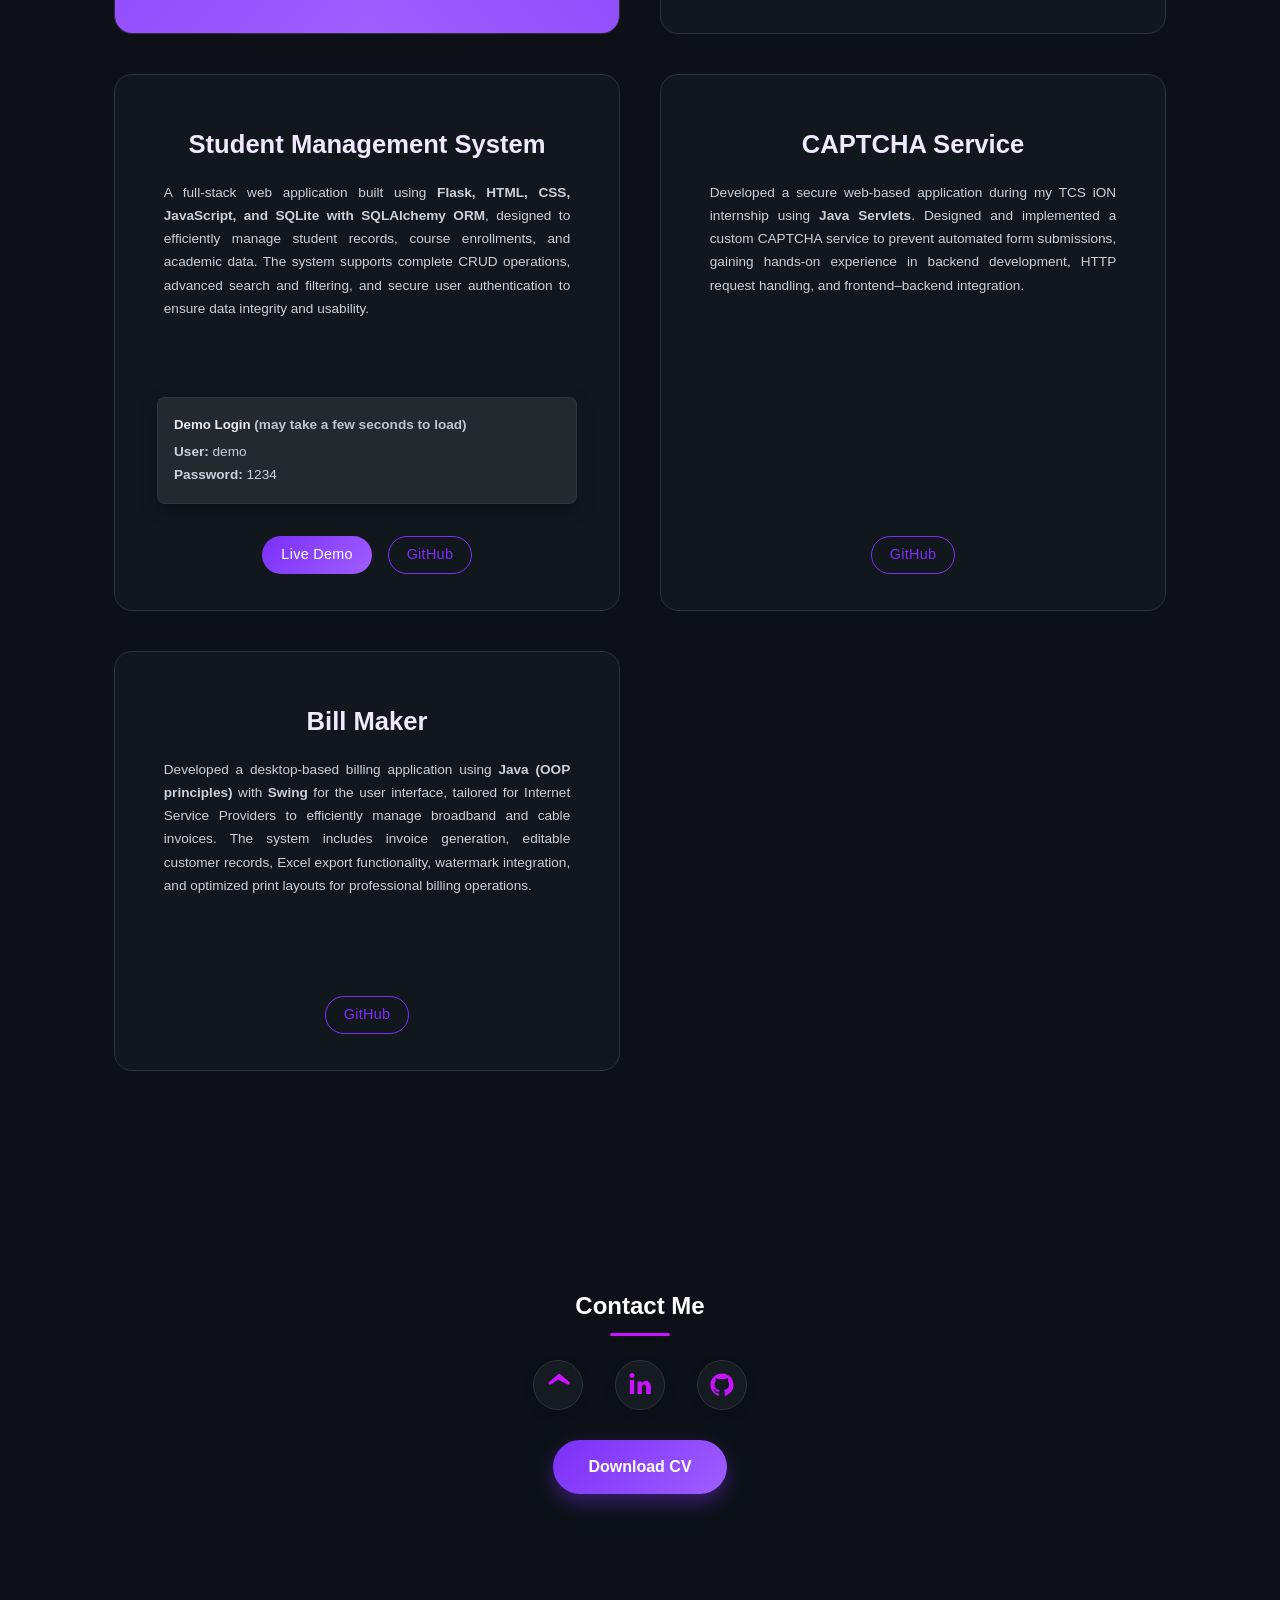
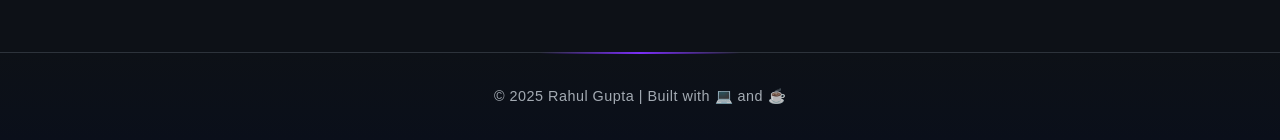
==== commit 7b8ffd69: "update the title" ====
--- a/index.html
+++ b/index.html
@@ -53,7 +53,7 @@
                     <h2>
                         Hi, I'm <span>Rahul Gupta</span>
                     </h2>
-                    <h3>Python Backend Developer | Django • Flask</h3>
+                    <h3>Python Backend Developer | Learning Cloud & Security</h3>
                     <p>
                         I build practical web applications with clean code and a focus on making things simple and efficient for real users.
                     </p>
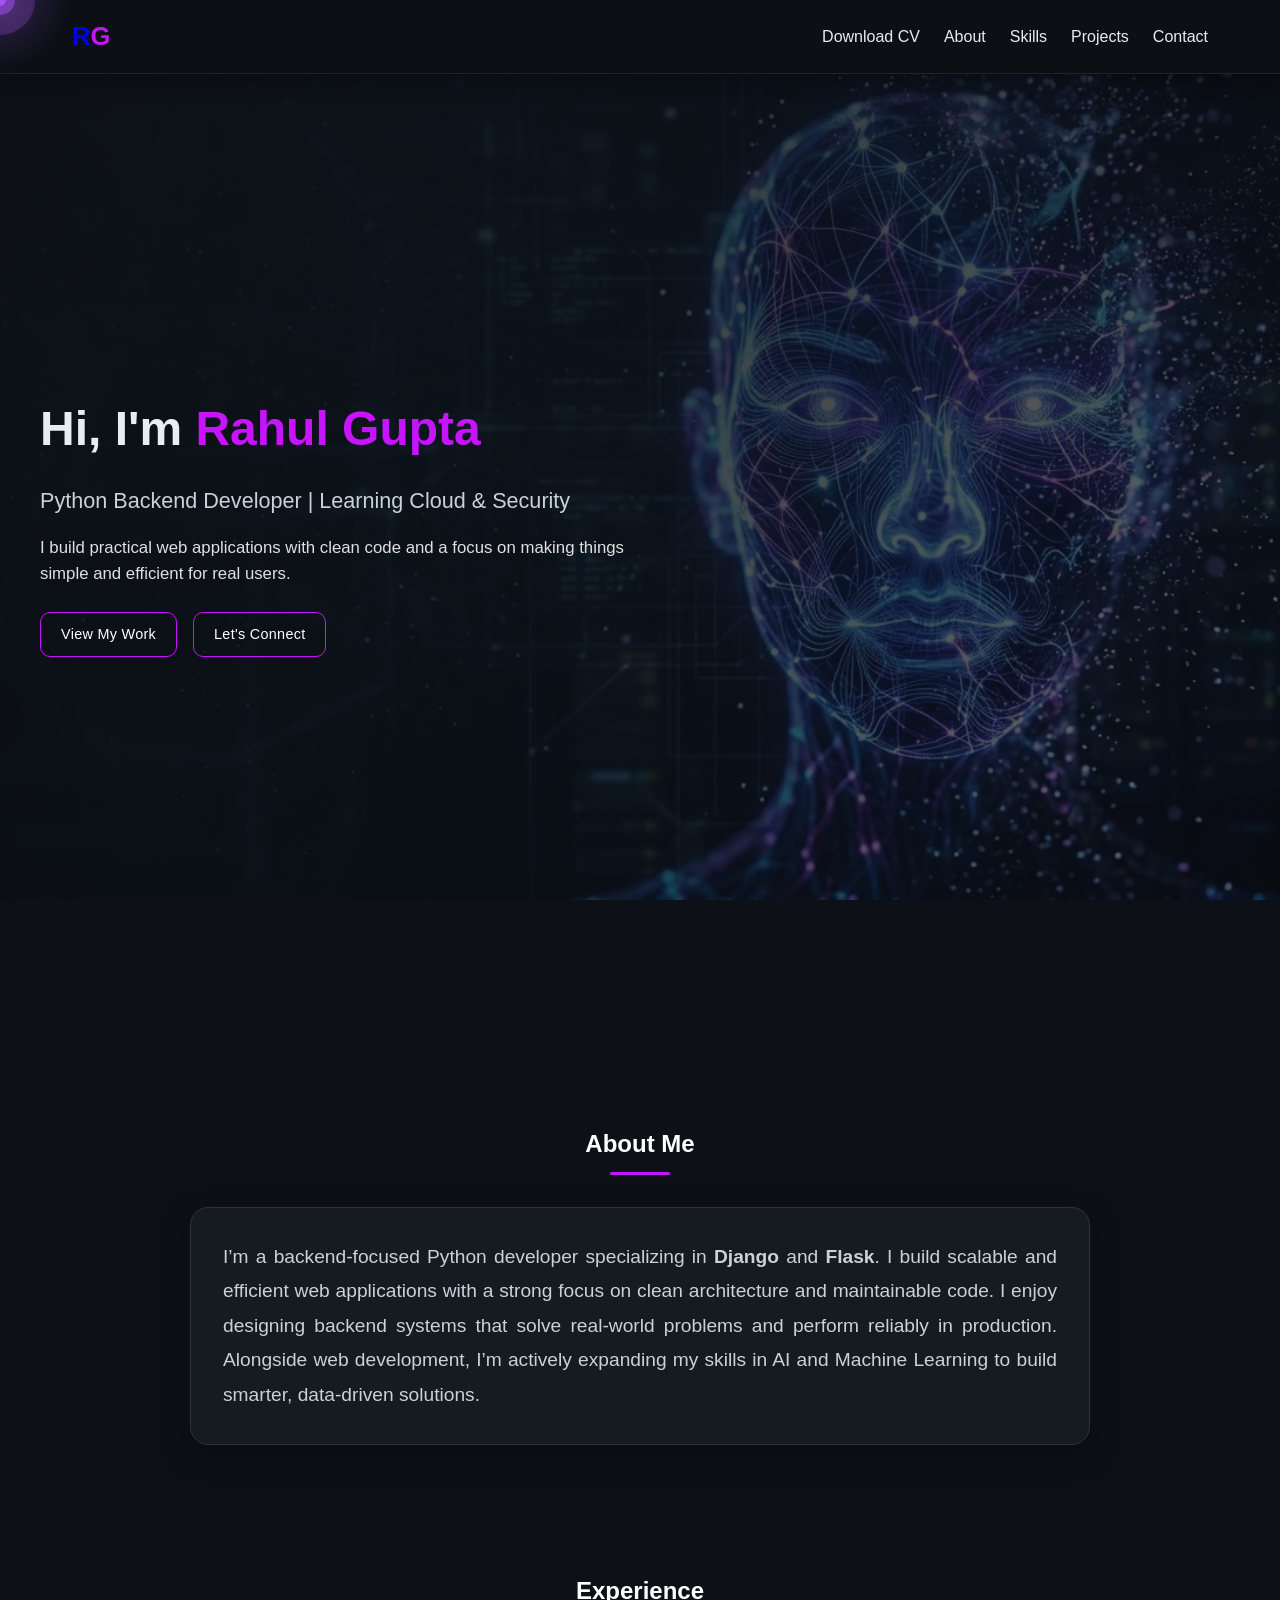
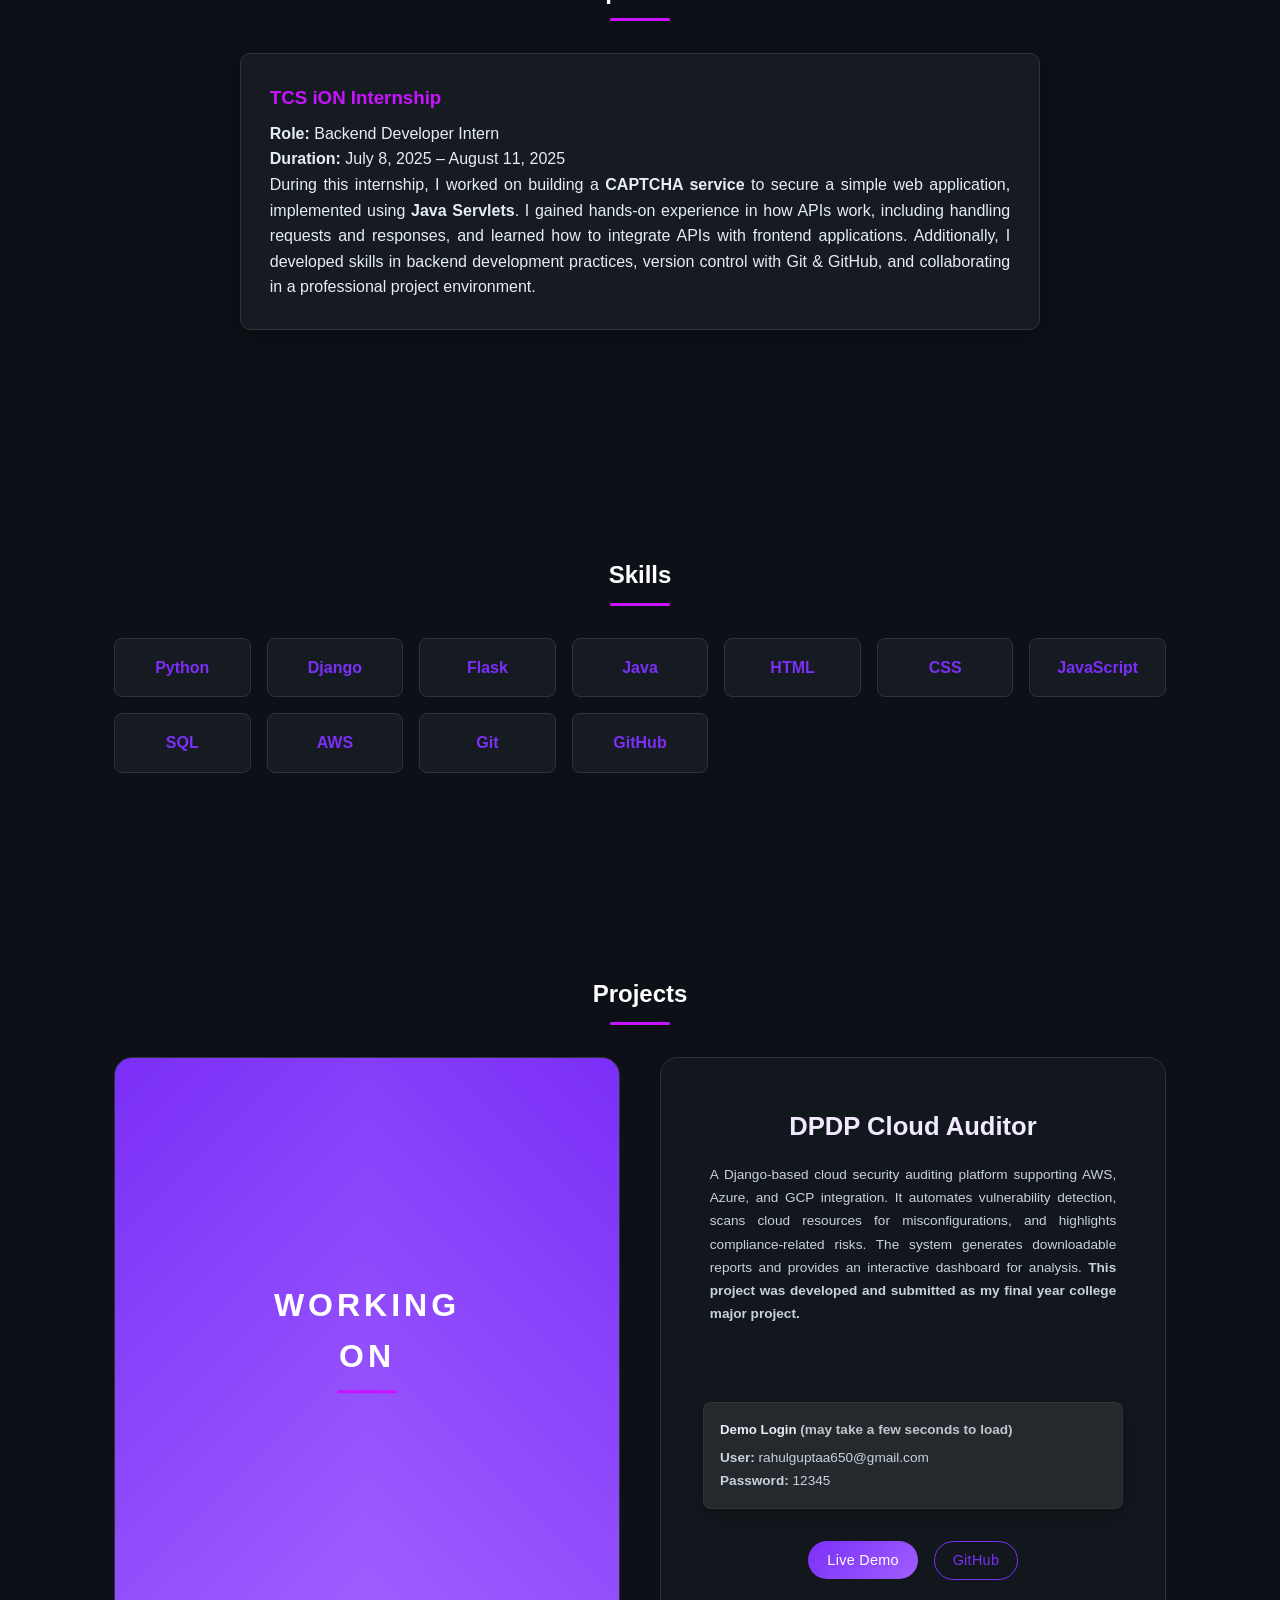
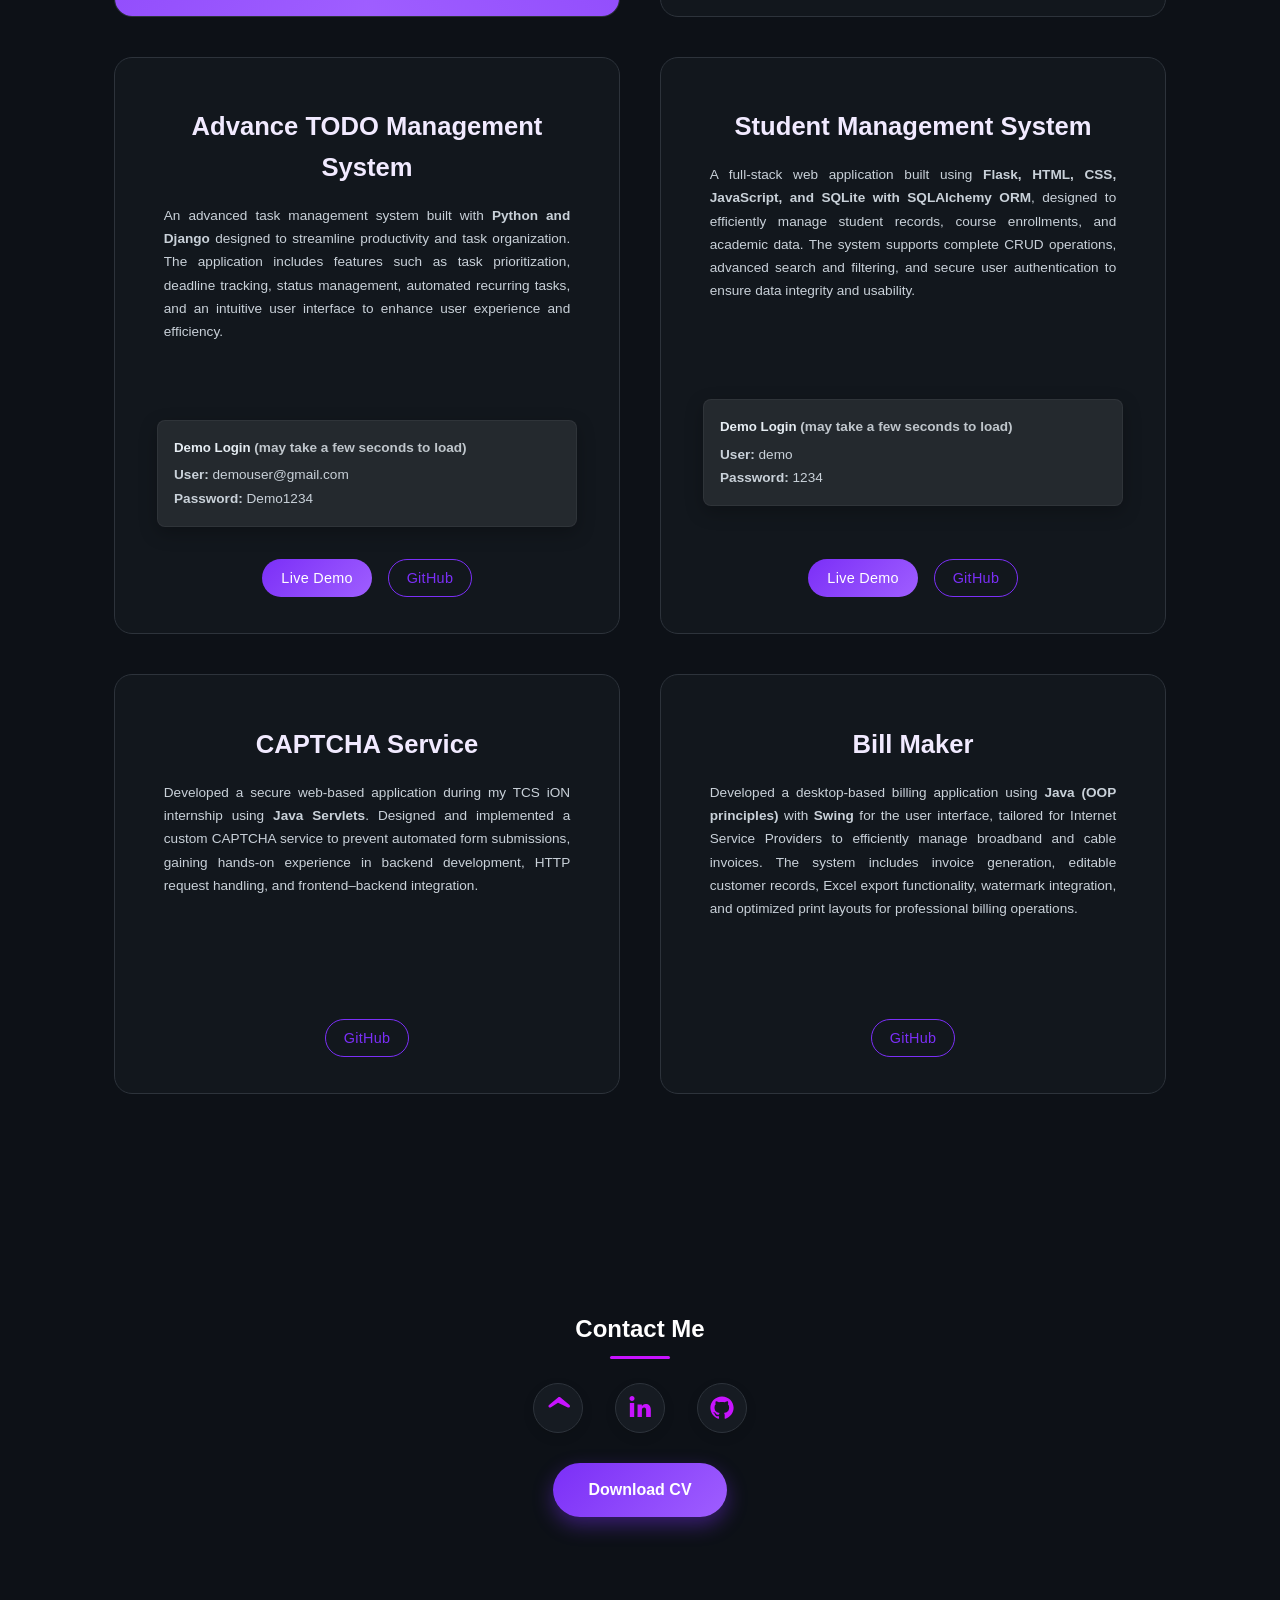
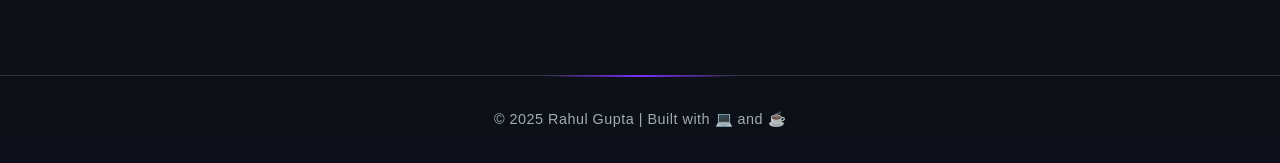
==== commit ae0e559e: "add new project" ====
--- a/index.html
+++ b/index.html
@@ -126,7 +126,7 @@
                         <!-- Your existing content (unchanged) -->
                         <div class="card-front">
                             <div class="ai-content">
-                                <h3>Cloud Auditor for Data Residency and Security</h3>
+                               <h3>TCS iON Internship Project (2nd Internship)</h3>
                                 <p class="status">Currently: Learning & Research Phase</p>
                                 <div class="ai-steps stage-learning">
                                     <div class="progress-line"></div>
@@ -134,16 +134,56 @@
                                         <div class="circle"></div>
                                         <p>Learning</p>
                                     </div>
-                                    <div class="ai-step">
+                                    <div class="ai-step ">
                                         <div class="circle"></div>
                                         <p>Development</p>
                                     </div>
-                                    <div class="ai-step">
+                                    <div class="ai-step ">
                                         <div class="circle"></div>
                                         <p>Deploy</p>
                                     </div>
                                 </div>
                             </div>
+                        </div>
+                    </div>
+                    <div class="project-card">
+                        <div class="card-inner">
+                            <!-- FRONT SIDE -->
+                            <div class="card-front">
+                                <h3>DPDP Cloud Auditor</h3>
+                                <p>
+                                    A Django-based cloud security auditing platform supporting AWS, Azure, and GCP integration. It automates vulnerability detection, scans cloud resources for misconfigurations, and highlights compliance-related risks. The system generates downloadable reports and provides an interactive dashboard for analysis. <strong>This project was developed and submitted as my final year college major project.</strong>
+                                </p>
+                            </div>
+                            <!-- BACK (Slider) -->
+                            <div class="card-back">
+                                <div class="slider">
+                                    <img id="dpdpSliderImage"
+                                         src="img/dpdp_cloud_auditor/login.png"
+                                         class="slide active">
+                                </div>
+                            </div>
+                        </div>
+                        <div class="demo-login">
+                            <h5>
+                                Demo Login
+                                <span class="demo-note">(may take a few seconds to load)</span>
+                            </h5>
+                            <p>
+                                <strong>User:</strong> rahulguptaa650@gmail.com
+                            </p>
+                            <p>
+                                <strong>Password:</strong> 12345
+                            </p>
+                        </div>
+                        <!-- Buttons (Always Visible) -->
+                        <div class="btn-container">
+                            <a href="https://dpdp-cloud-auditor.vercel.app/pages/login.html"
+                               target="_blank"
+                               class="btn">Live Demo</a>
+                            <a href="https://github.com/CodageWithRahul/dpdp-cloud-auditor"
+                               target="_blank"
+                               class="btn-outline">GitHub</a>
                         </div>
                     </div>
                     <div class="project-card">
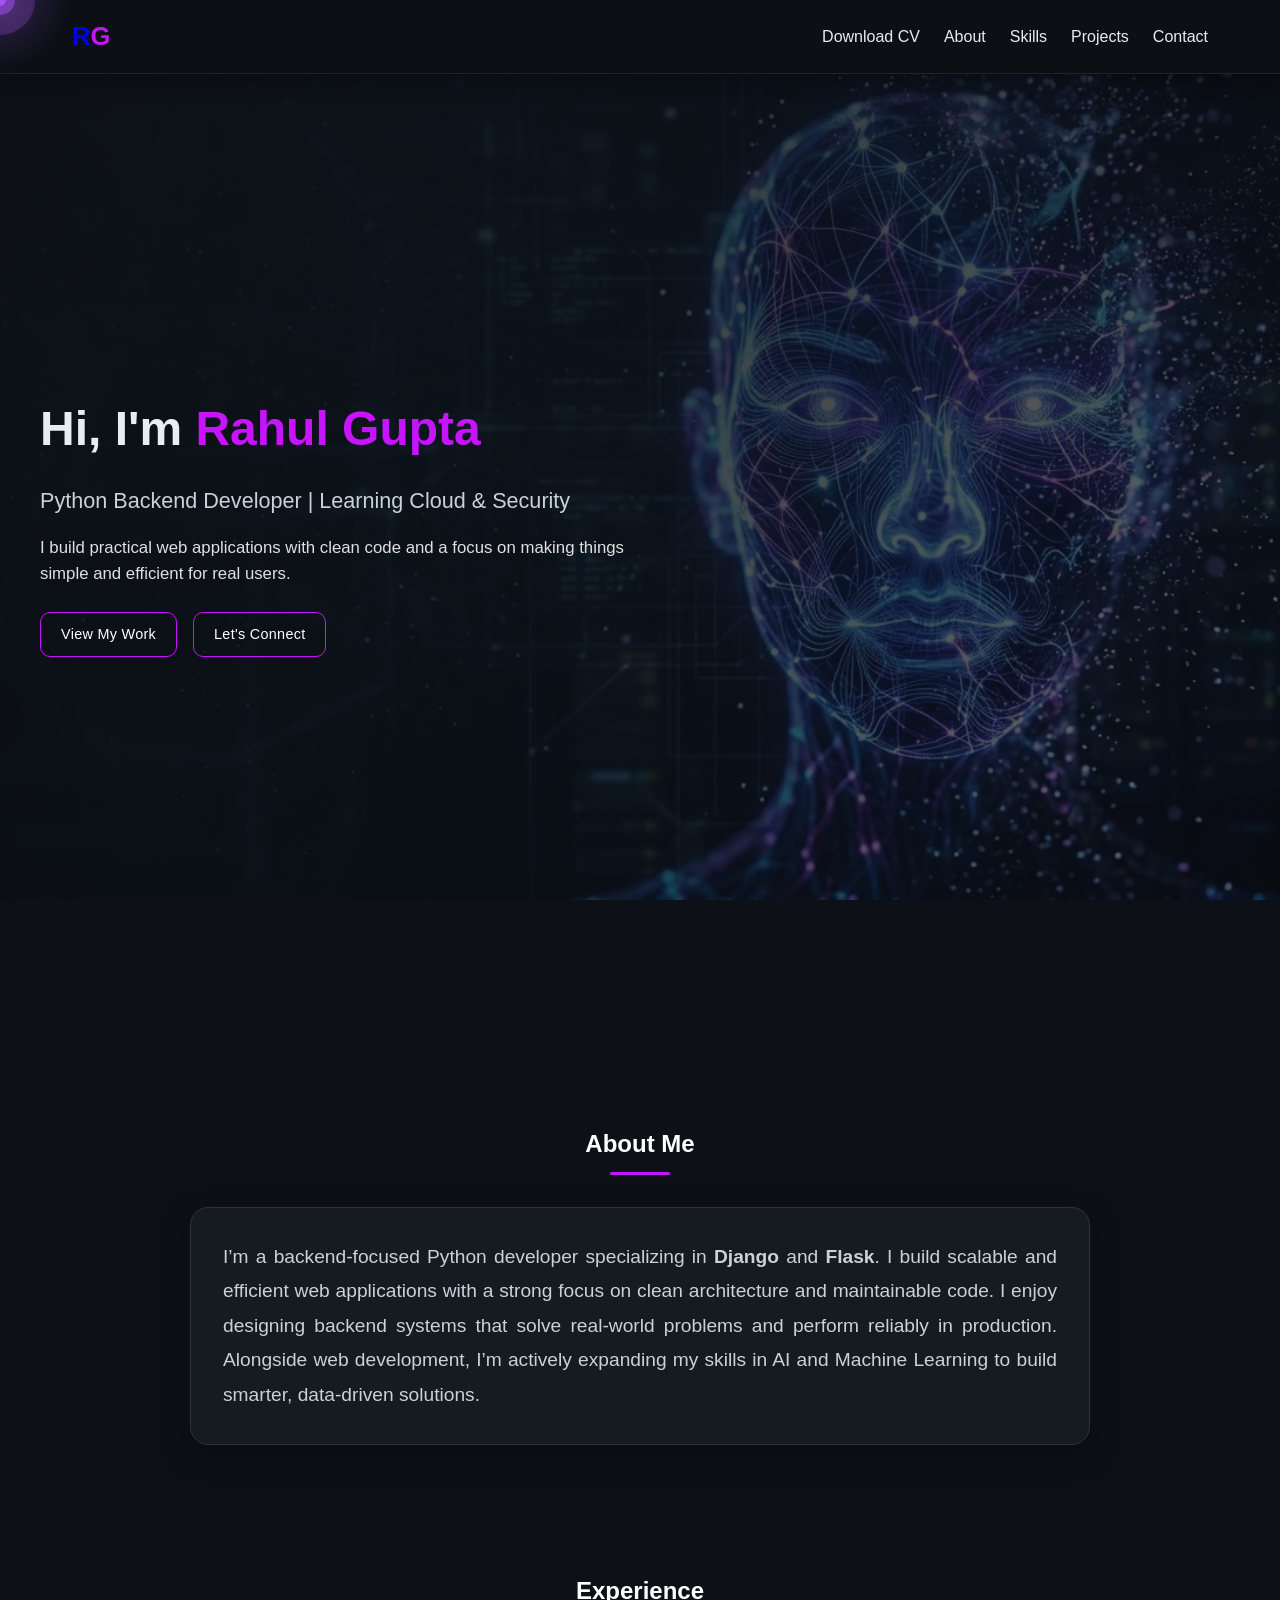
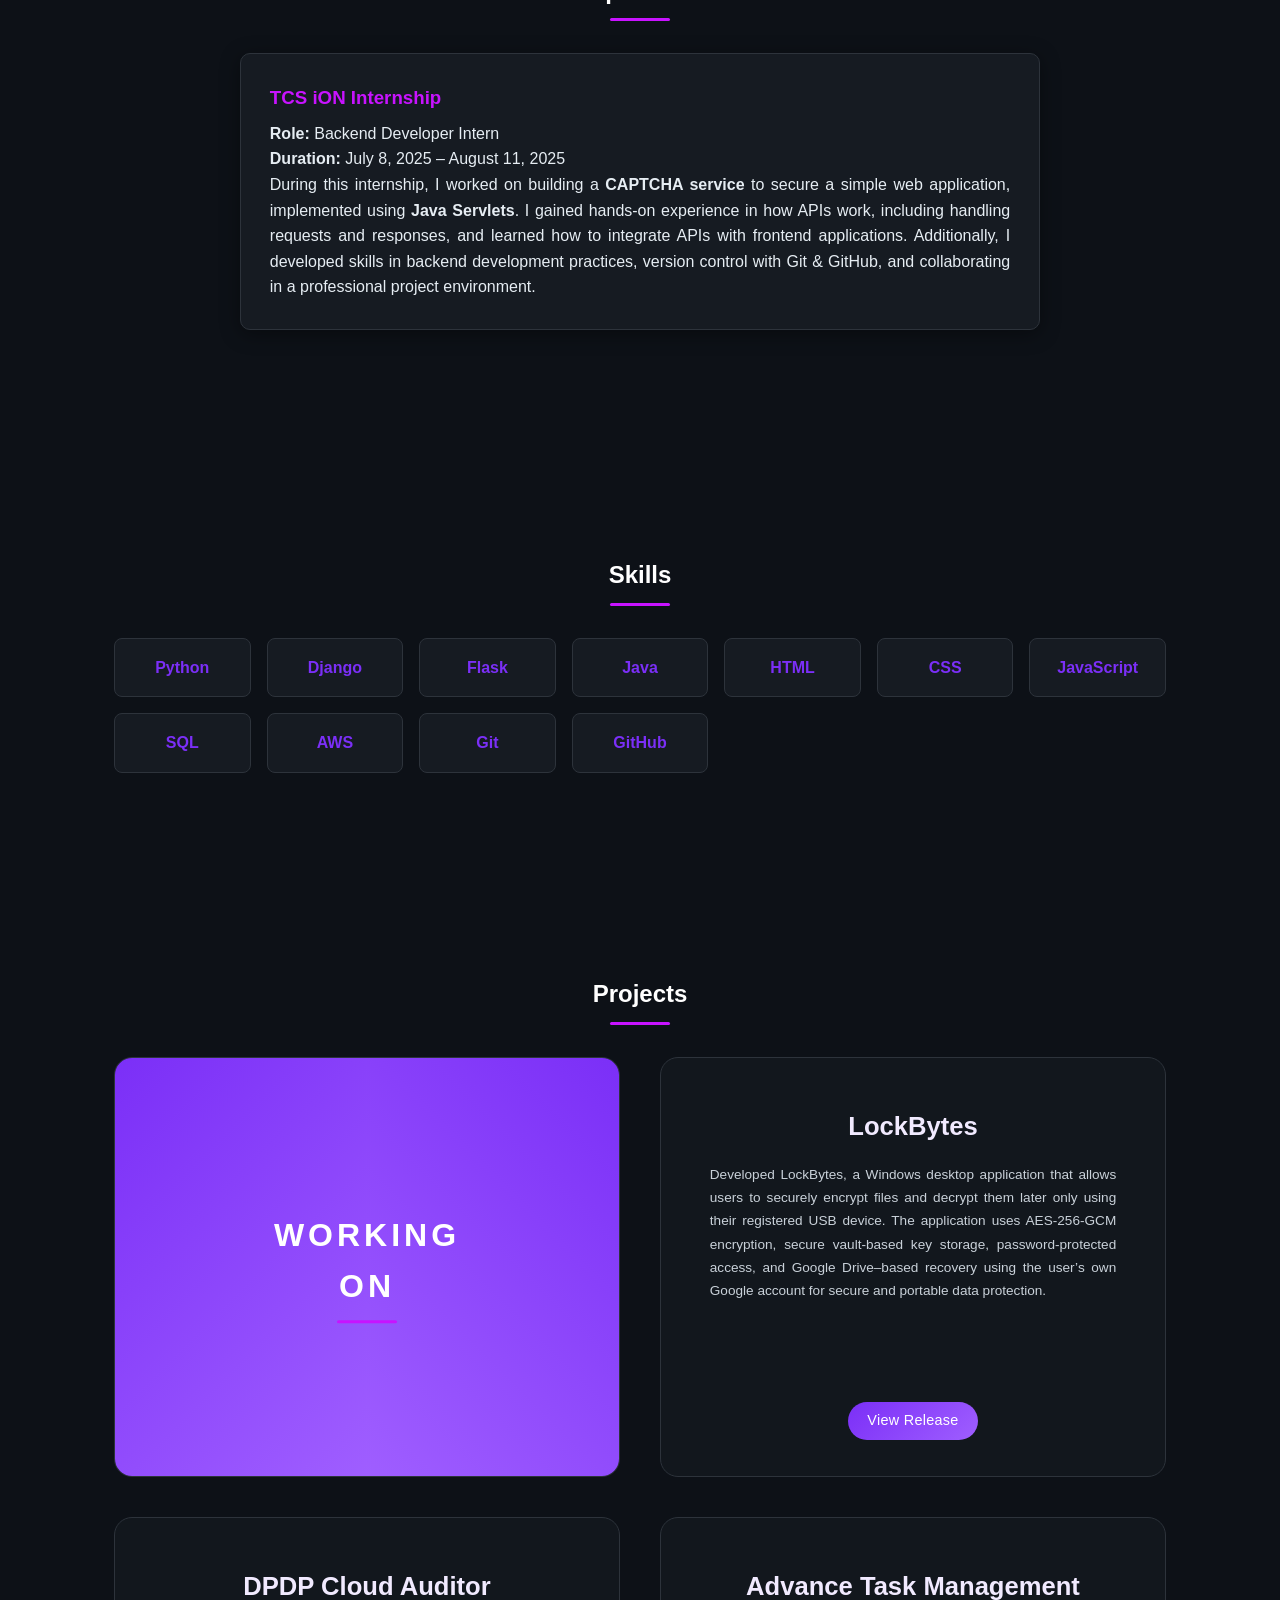
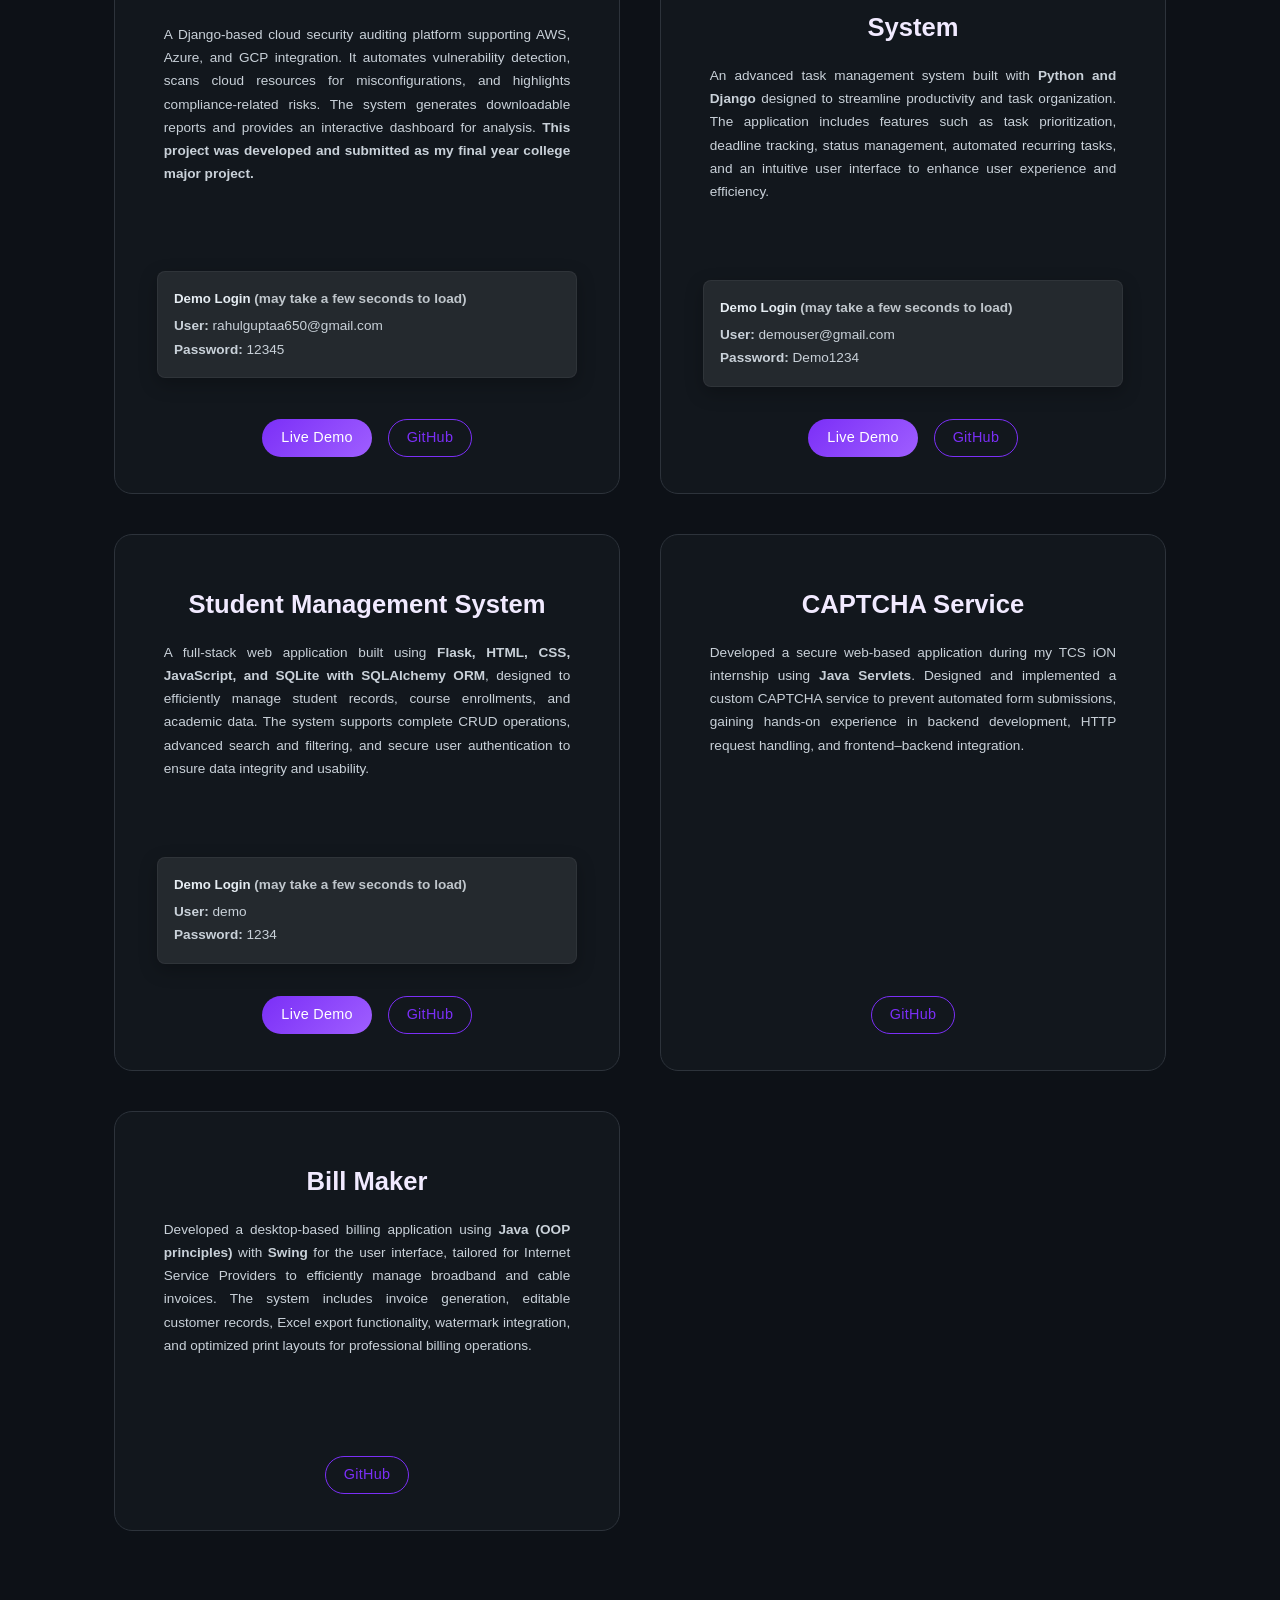
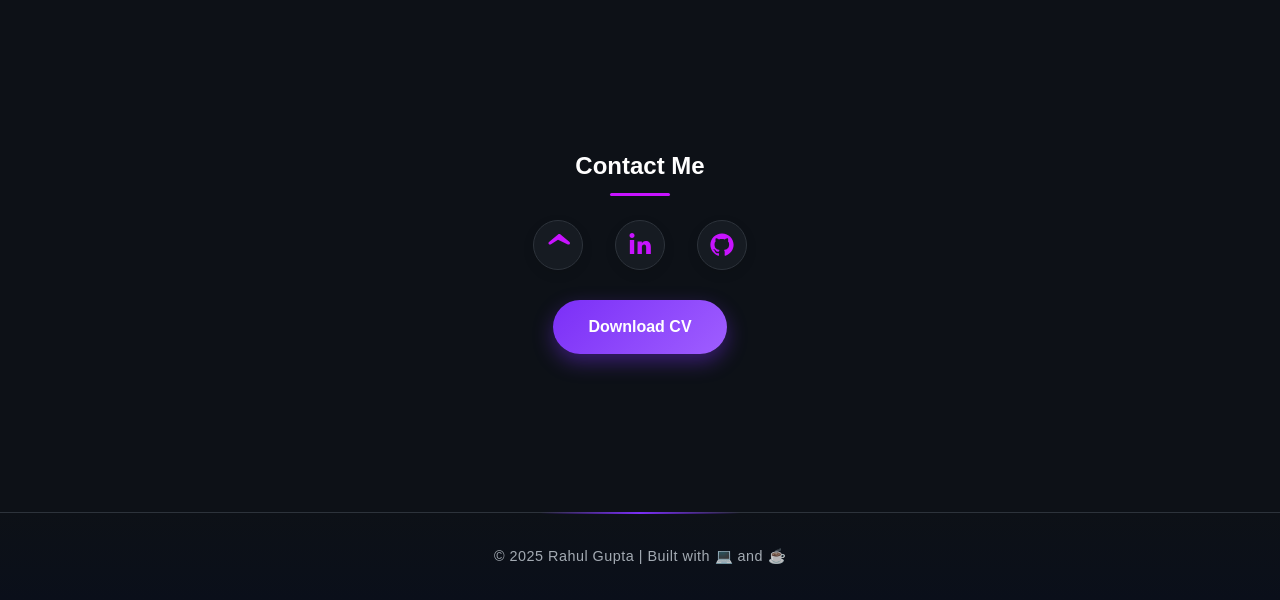
==== commit dd400414: "add new project" ====
--- a/index.html
+++ b/index.html
@@ -150,6 +150,32 @@
                         <div class="card-inner">
                             <!-- FRONT SIDE -->
                             <div class="card-front">
+                                <h3>LockBytes</h3>
+                                <p>
+                                    Developed LockBytes, a Windows desktop application that allows users to securely encrypt files and decrypt them later only using their registered USB device. The application uses AES-256-GCM encryption, secure vault-based key storage, password-protected access, and Google Drive–based recovery using the user’s own Google account for secure and portable data protection.
+                                </p>
+                            </div>
+                            <!-- BACK (Slider) -->
+                            <div class="card-back">
+                                <div class="slider">
+                                    <img id="lockbytesSliderImage"
+                                         src="img/lockbytes_img/1st.png"
+                                         class="slide active">
+                                </div>
+                            </div>
+                        </div>
+                
+                        <!-- Buttons (Always Visible) -->
+                        <div class="btn-container">
+                            <a href="https://github.com/CodageWithRahul/LockBytes/releases/tag/v1.0.0"
+                               target="_blank"
+                               class="btn">View Release</a>
+                        </div>
+                    </div>
+                    <div class="project-card">
+                        <div class="card-inner">
+                            <!-- FRONT SIDE -->
+                            <div class="card-front">
                                 <h3>DPDP Cloud Auditor</h3>
                                 <p>
                                     A Django-based cloud security auditing platform supporting AWS, Azure, and GCP integration. It automates vulnerability detection, scans cloud resources for misconfigurations, and highlights compliance-related risks. The system generates downloadable reports and provides an interactive dashboard for analysis. <strong>This project was developed and submitted as my final year college major project.</strong>
@@ -190,7 +216,7 @@
                         <div class="card-inner">
                             <!-- FRONT SIDE -->
                             <div class="card-front">
-                                <h3>Advance TODO Management System</h3>
+                                <h3>Advance Task Management System</h3>
                                 <p>
                                     An advanced task management system built with <strong>Python and Django</strong> designed to streamline productivity and task organization. The application includes features such as task prioritization, deadline tracking, status management, automated recurring tasks, and an intuitive user interface to enhance user experience and efficiency.
                                 </p>
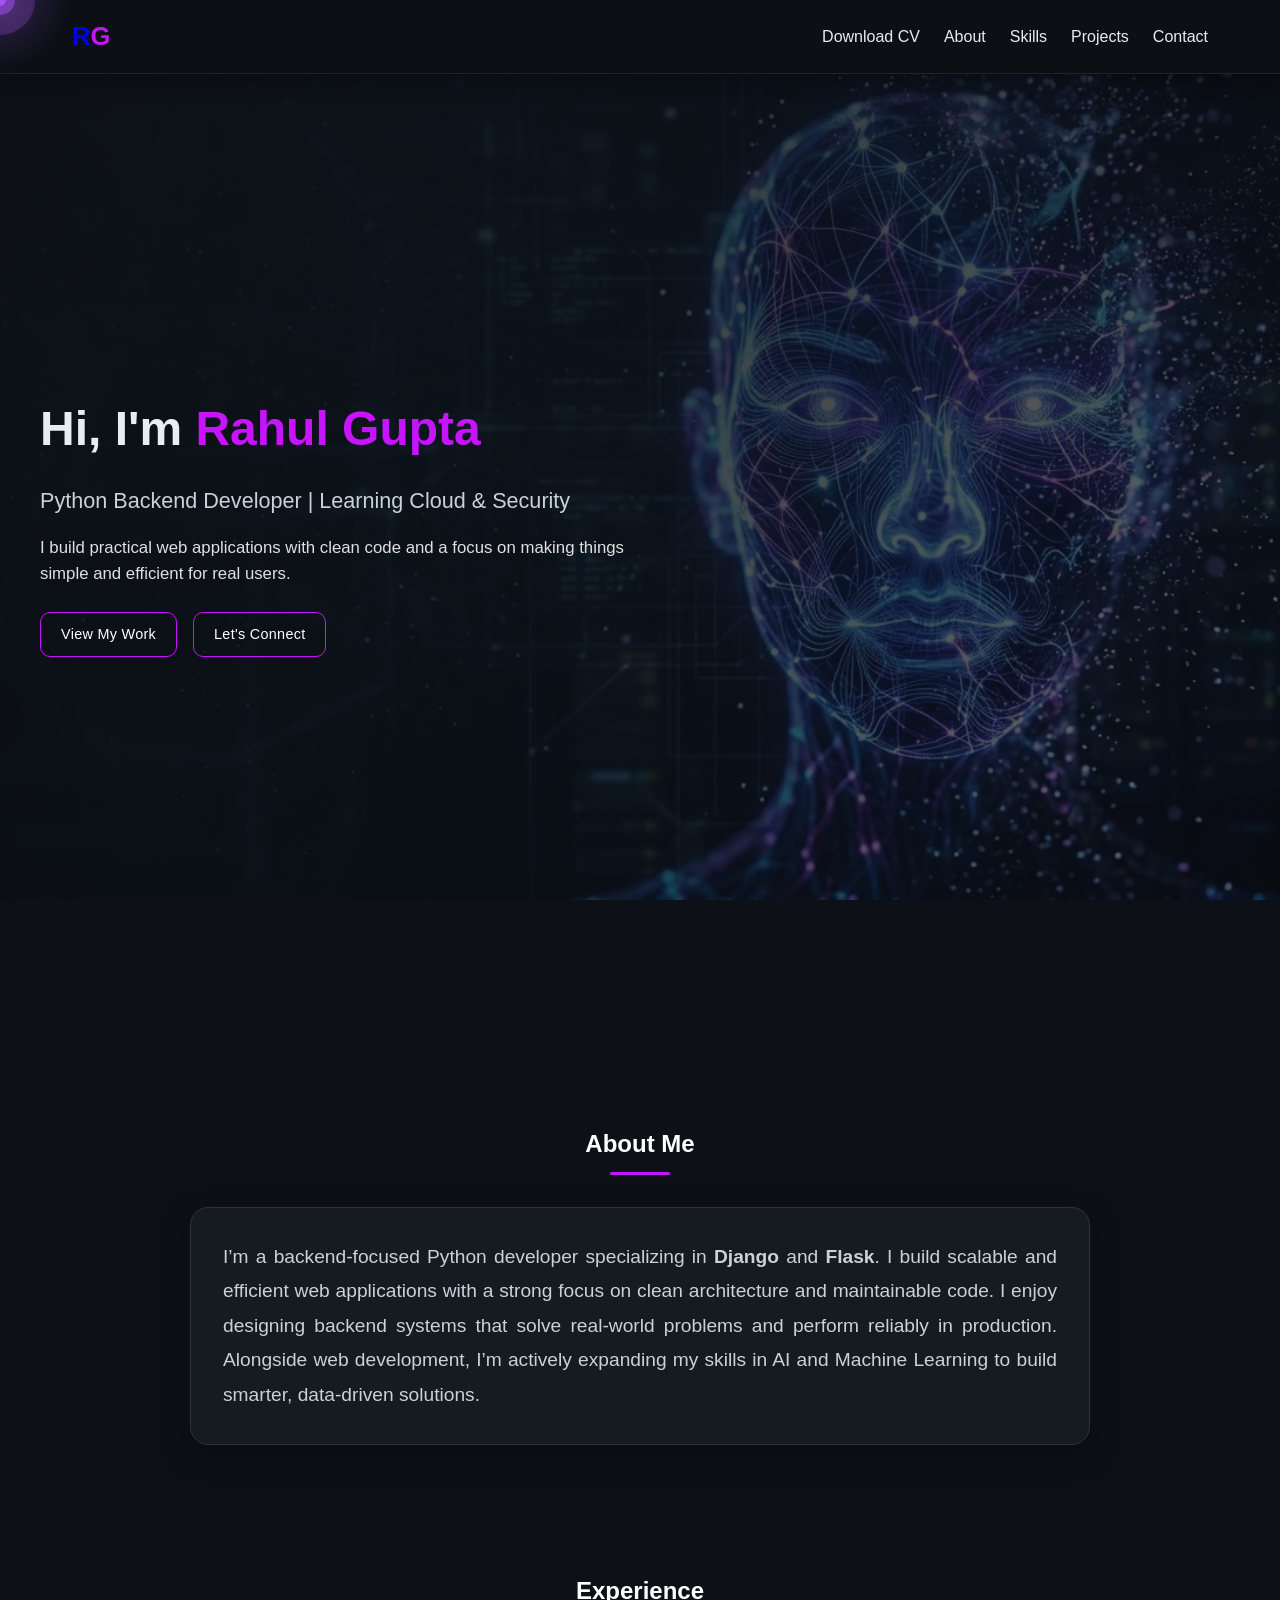
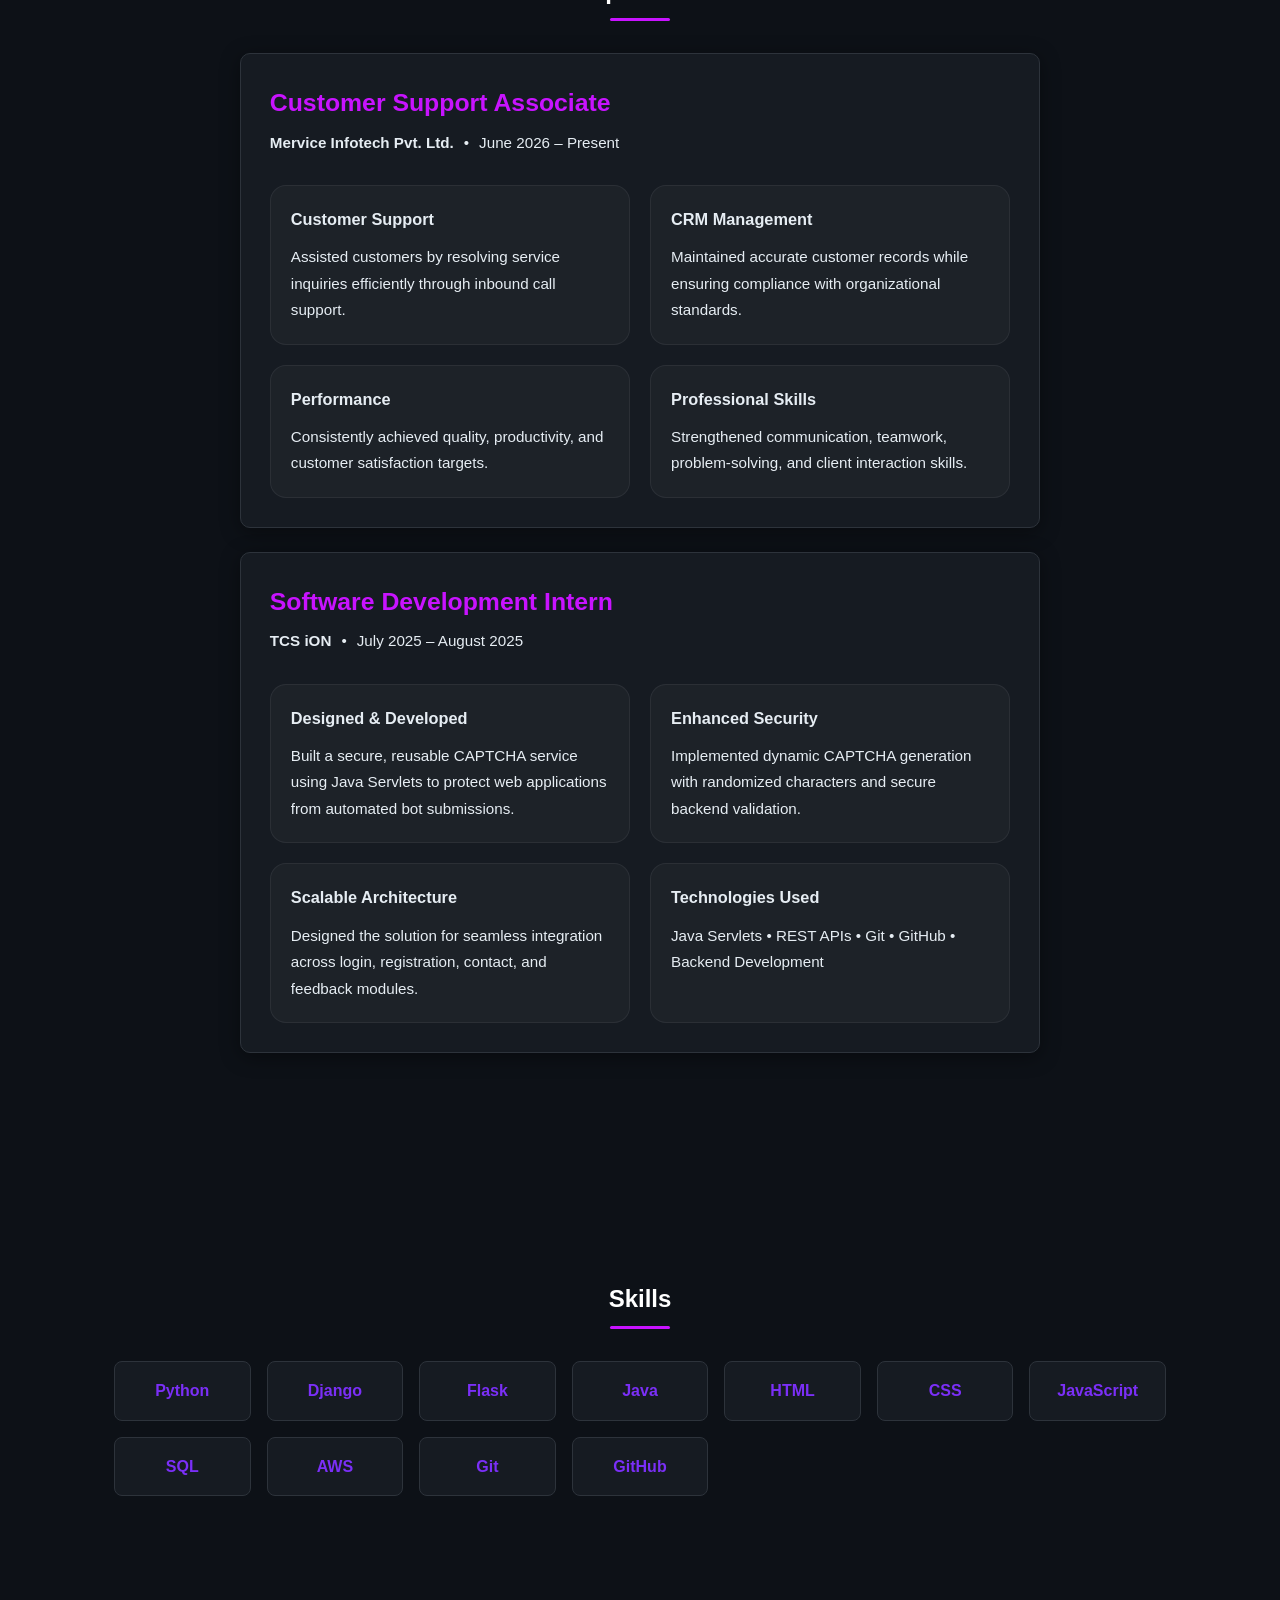
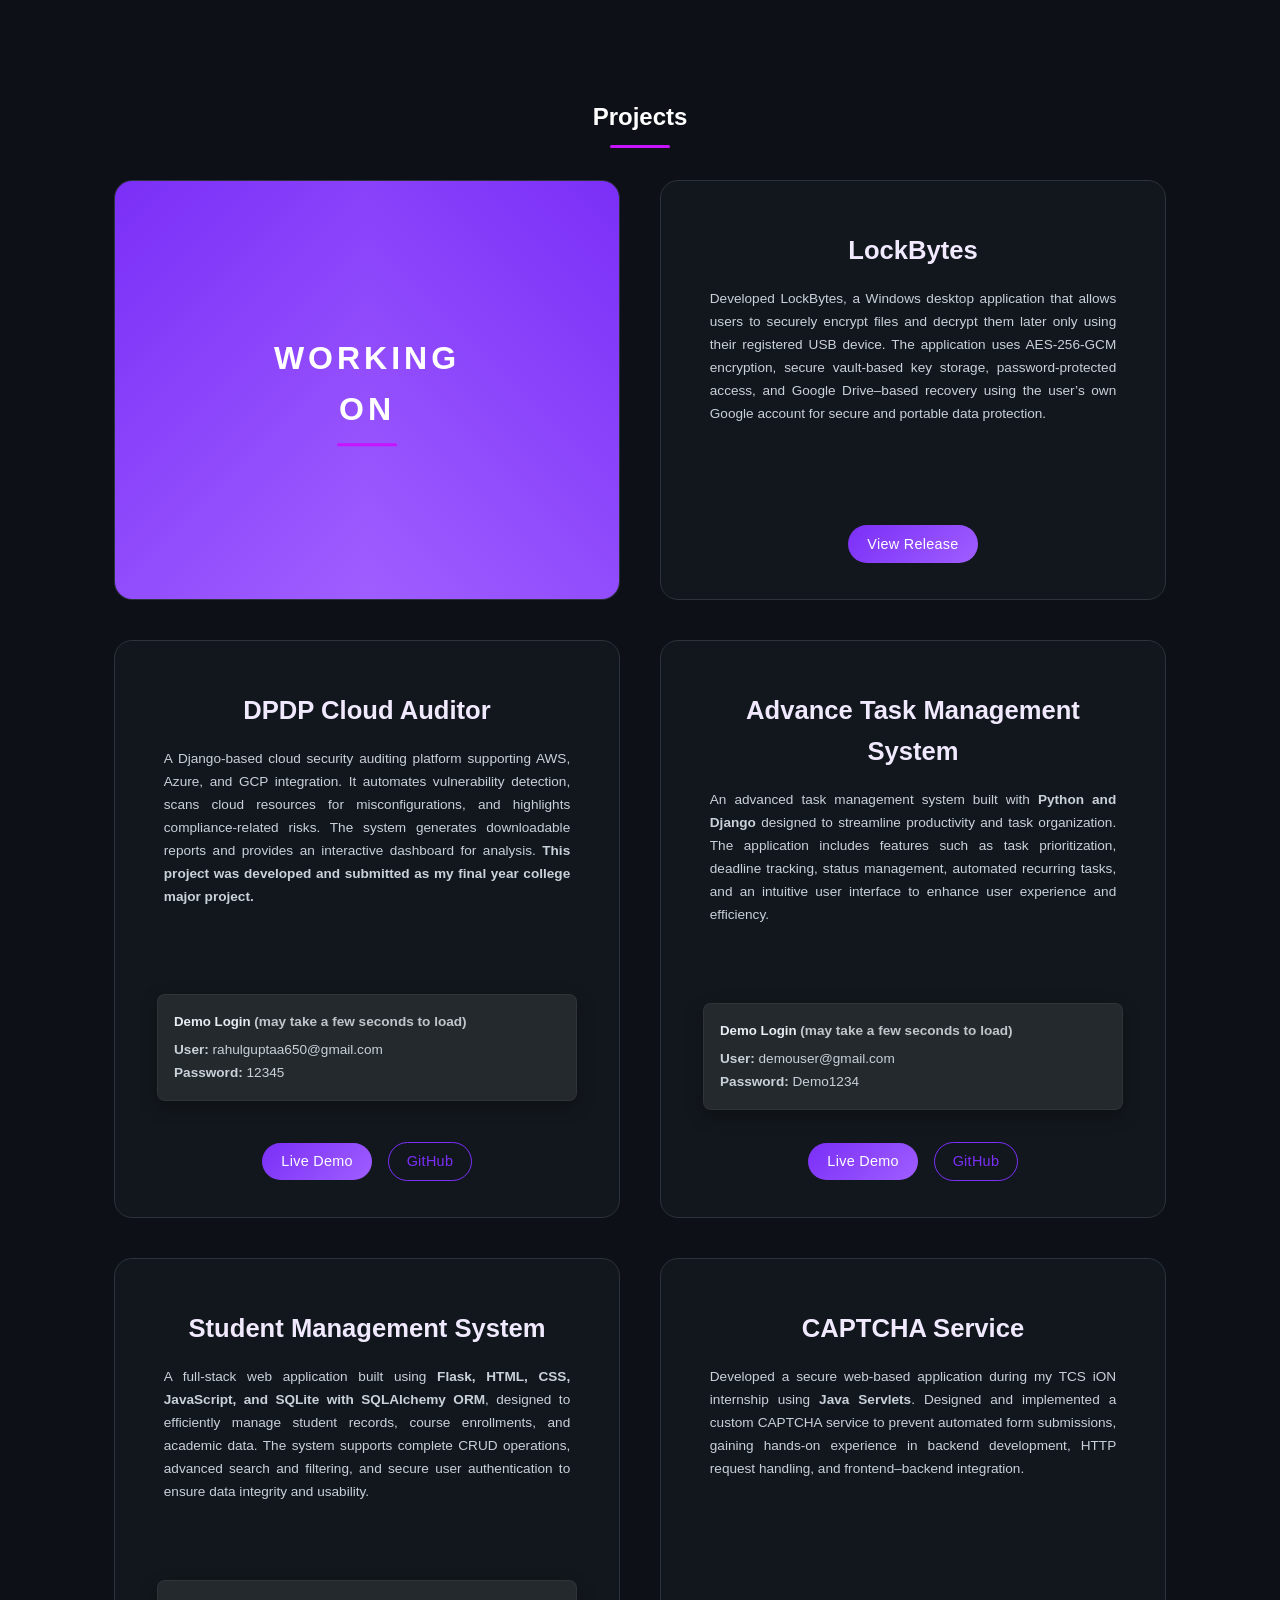
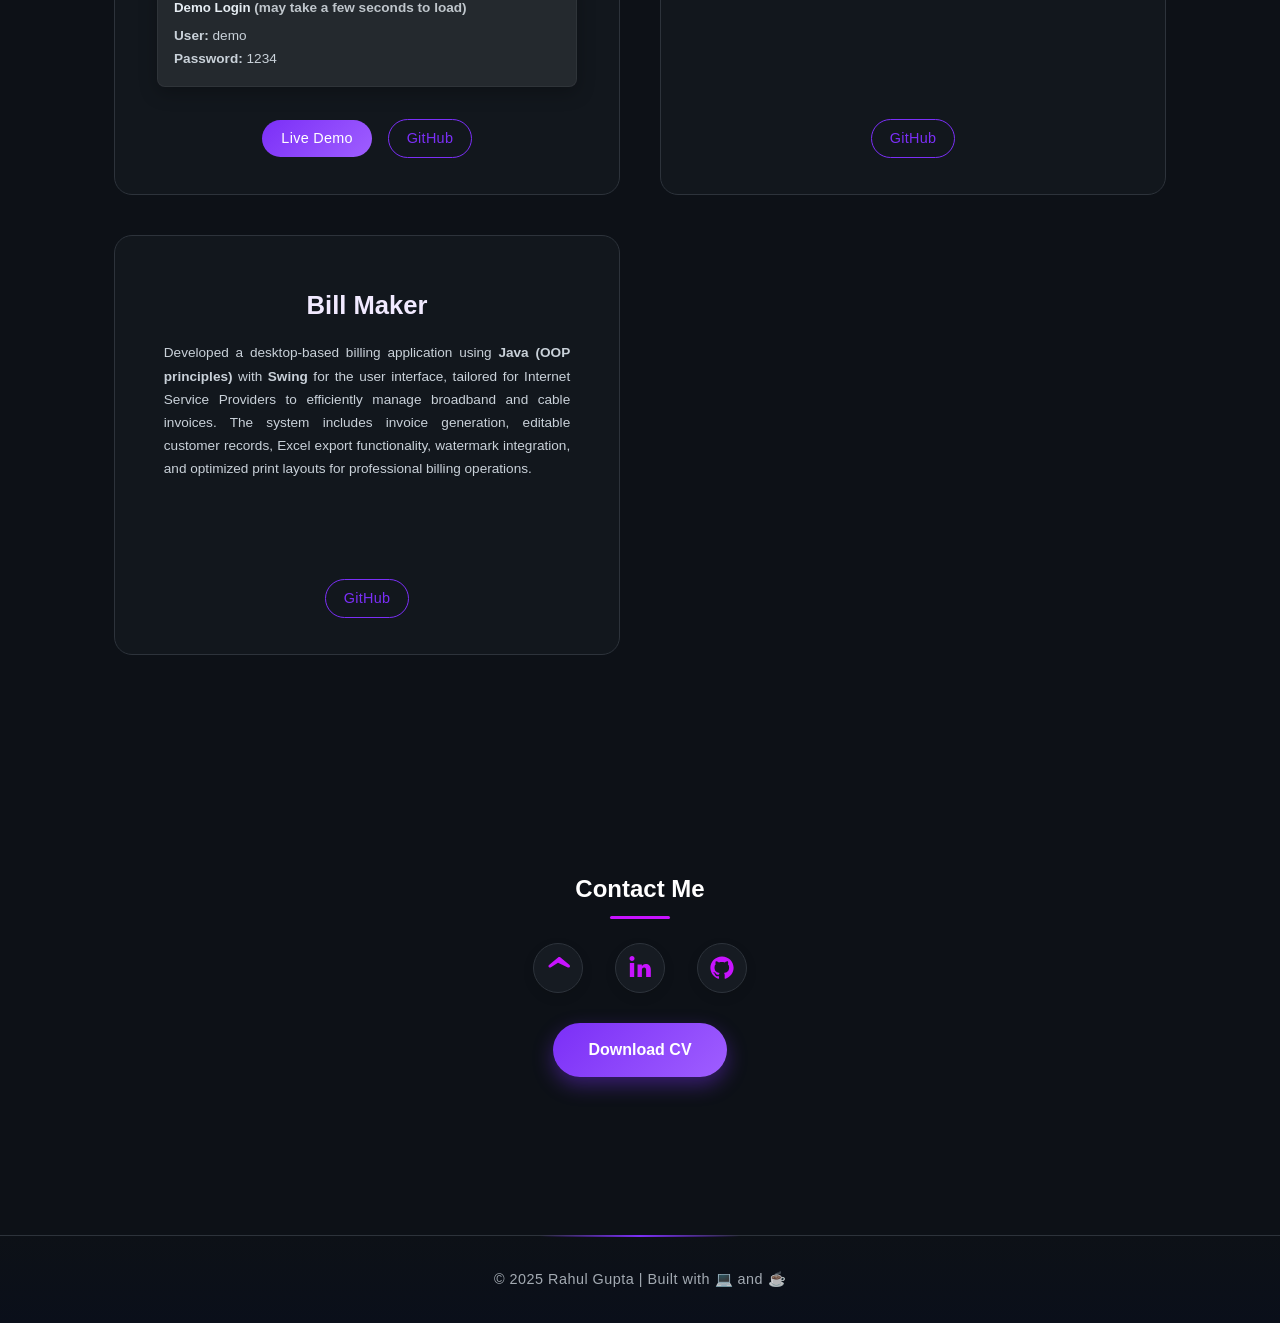
==== commit f2418bd0: "CV update" ====
--- a/index.html
+++ b/index.html
@@ -75,23 +75,91 @@
             <!-- Experience Section -->
             <section id="experience" class="section">
                 <h2>Experience</h2>
+
+                 <!-- Mervice -->
                 <div class="experience-card">
-                    <h3>TCS iON Internship</h3>
-                    <p>
-                        <strong>Role:</strong> Backend Developer Intern
-                    </p>
-                    <p>
-                        <strong>Duration:</strong> July 8, 2025 – August 11, 2025
-                    </p>
-                    <p class="skill-text-description">
-                        During this internship, I worked on building a <strong>CAPTCHA service</strong> to secure a simple web
-                        application, implemented using <strong>Java Servlets</strong>.
-                        I gained hands-on experience in how APIs work, including handling requests and responses, and learned
-                        how to integrate APIs with frontend applications.
-                        Additionally, I developed skills in backend development practices, version control with Git & GitHub,
-                        and collaborating in a professional project environment.
-                    </p>
+                    <div class="experience-header">
+                        <div>
+                            <h3>Customer Support Associate</h3>
+                            <div class="experience-meta">
+                                <span>Mervice Infotech Pvt. Ltd.</span>
+                                <span>•</span>
+                                <span>June 2026 – Present</span>
+                            </div>
+                        </div>
+                    </div>
+                    <div class="experience-grid">
+                        <div class="experience-item">
+                            <h4>Customer Support</h4>
+                            <p>
+                                Assisted customers by resolving service inquiries efficiently
+                                through inbound call support.
+                            </p>
+                        </div>
+                        <div class="experience-item">
+                            <h4>CRM Management</h4>
+                            <p>
+                                Maintained accurate customer records while ensuring compliance
+                                with organizational standards.
+                            </p>
+                        </div>
+                        <div class="experience-item">
+                            <h4>Performance</h4>
+                            <p>
+                                Consistently achieved quality, productivity, and customer
+                                satisfaction targets.
+                            </p>
+                        </div>
+                        <div class="experience-item">
+                            <h4>Professional Skills</h4>
+                            <p>
+                                Strengthened communication, teamwork, problem-solving, and
+                                client interaction skills.
+                            </p>
+                        </div>
+                    </div>
                 </div>
+                <!-- Software Development -->
+                <div class="experience-card">
+                    <div class="experience-header">
+                        <div>
+                            <h3>Software Development Intern</h3>
+                            <div class="experience-meta">
+                                <span>TCS iON</span>
+                                <span>•</span>
+                                <span>July 2025 – August 2025</span>
+                            </div>
+                        </div>
+                    </div>
+                    <div class="experience-grid">
+                        <div class="experience-item">
+                            <h4>Designed & Developed</h4>
+                            <p>
+                                Built a secure, reusable CAPTCHA service using Java Servlets to
+                                protect web applications from automated bot submissions.
+                            </p>
+                        </div>
+                        <div class="experience-item">
+                            <h4>Enhanced Security</h4>
+                            <p>
+                                Implemented dynamic CAPTCHA generation with randomized characters
+                                and secure backend validation.
+                            </p>
+                        </div>
+                        <div class="experience-item">
+                            <h4>Scalable Architecture</h4>
+                            <p>
+                                Designed the solution for seamless integration across login,
+                                registration, contact, and feedback modules.
+                            </p>
+                        </div>
+                        <div class="experience-item">
+                            <h4>Technologies Used</h4>
+                            <p>Java Servlets • REST APIs • Git • GitHub • Backend Development</p>
+                        </div>
+                    </div>
+                </div>
+               
             </section>
         </section>
         <!-- Skills -->
@@ -126,7 +194,7 @@
                         <!-- Your existing content (unchanged) -->
                         <div class="card-front">
                             <div class="ai-content">
-                               <h3>TCS iON Internship Project (2nd Internship)</h3>
+                                <h3>TCS iON Internship Project (2nd Internship)</h3>
                                 <p class="status">Currently: Learning & Research Phase</p>
                                 <div class="ai-steps stage-learning">
                                     <div class="progress-line"></div>
@@ -164,7 +232,6 @@
                                 </div>
                             </div>
                         </div>
-                
                         <!-- Buttons (Always Visible) -->
                         <div class="btn-container">
                             <a href="https://github.com/CodageWithRahul/LockBytes/releases/tag/v1.0.0"
--- a/style.css
+++ b/style.css
@@ -255,6 +255,141 @@
 }
 
 /* Experience */
+
+
+/*==========================
+    EXPERIENCE
+===========================*/
+
+.experience-card{
+
+    margin-top:40px;
+    padding:35px;
+
+    border-radius:20px;
+
+    background:var(--card-bg);
+
+    border:1px solid rgba(255,255,255,.08);
+
+    transition:.35s ease;
+}
+
+.experience-card:hover{
+
+    transform:translateY(-6px);
+
+    border-color:var(--primary-color);
+
+    box-shadow:0 12px 35px rgba(0,0,0,.18);
+}
+
+
+.experience-header{
+
+    margin-bottom:30px;
+}
+
+
+.experience-header h3{
+
+    font-size:1.55rem;
+
+    font-weight:700;
+
+    color:var(--text-primary);
+
+    margin-bottom:8px;
+}
+
+
+.experience-meta{
+
+    display:flex;
+
+    align-items:center;
+
+    gap:10px;
+
+    flex-wrap:wrap;
+
+    color:var(--text-secondary);
+
+    font-size:.95rem;
+}
+
+
+.experience-meta span:first-child{
+
+    color:var(--primary-color);
+
+    font-weight:600;
+}
+
+
+/*==========================
+        GRID
+===========================*/
+
+.experience-grid{
+
+    display:grid;
+
+    grid-template-columns:repeat(auto-fit,minmax(260px,1fr));
+
+    gap:20px;
+}
+
+
+/*==========================
+      FEATURE CARD
+===========================*/
+
+.experience-item{
+
+    padding:20px;
+
+    border-radius:16px;
+
+    background:rgba(255,255,255,.03);
+
+    border:1px solid rgba(255,255,255,.06);
+
+    transition:.3s ease;
+}
+
+.experience-item:hover{
+
+    transform:translateY(-5px);
+
+    border-color:rgba(var(--primary-rgb),.45);
+
+    background:rgba(var(--primary-rgb),.05);
+}
+
+
+.experience-item h4{
+
+    font-size:1.02rem;
+
+    margin-bottom:12px;
+
+    font-weight:600;
+
+    color:var(--text-primary);
+}
+
+
+.experience-item p{
+
+    color:var(--text-secondary);
+
+    line-height:1.75;
+
+    font-size:.95rem;
+
+    margin:0;
+}
 .experience-card {
     background: var(--surface);
     padding: 1.8rem;
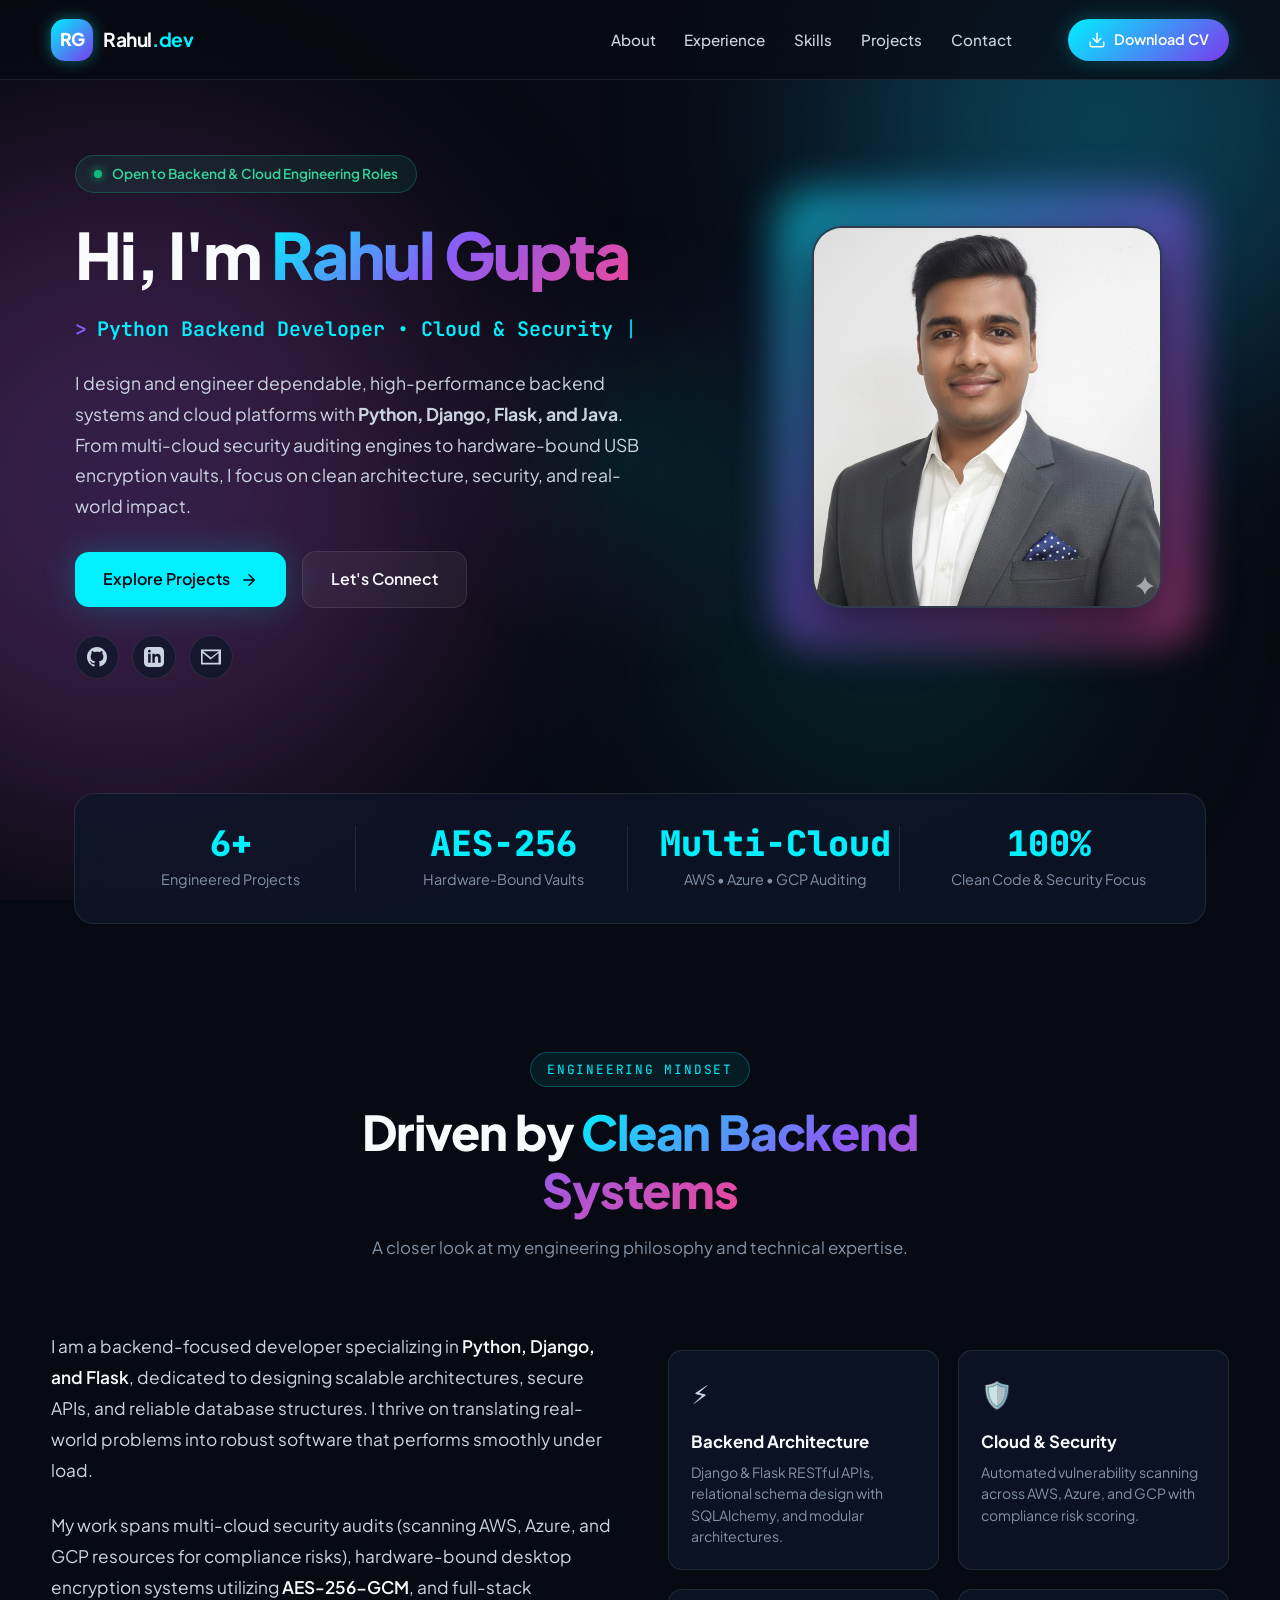
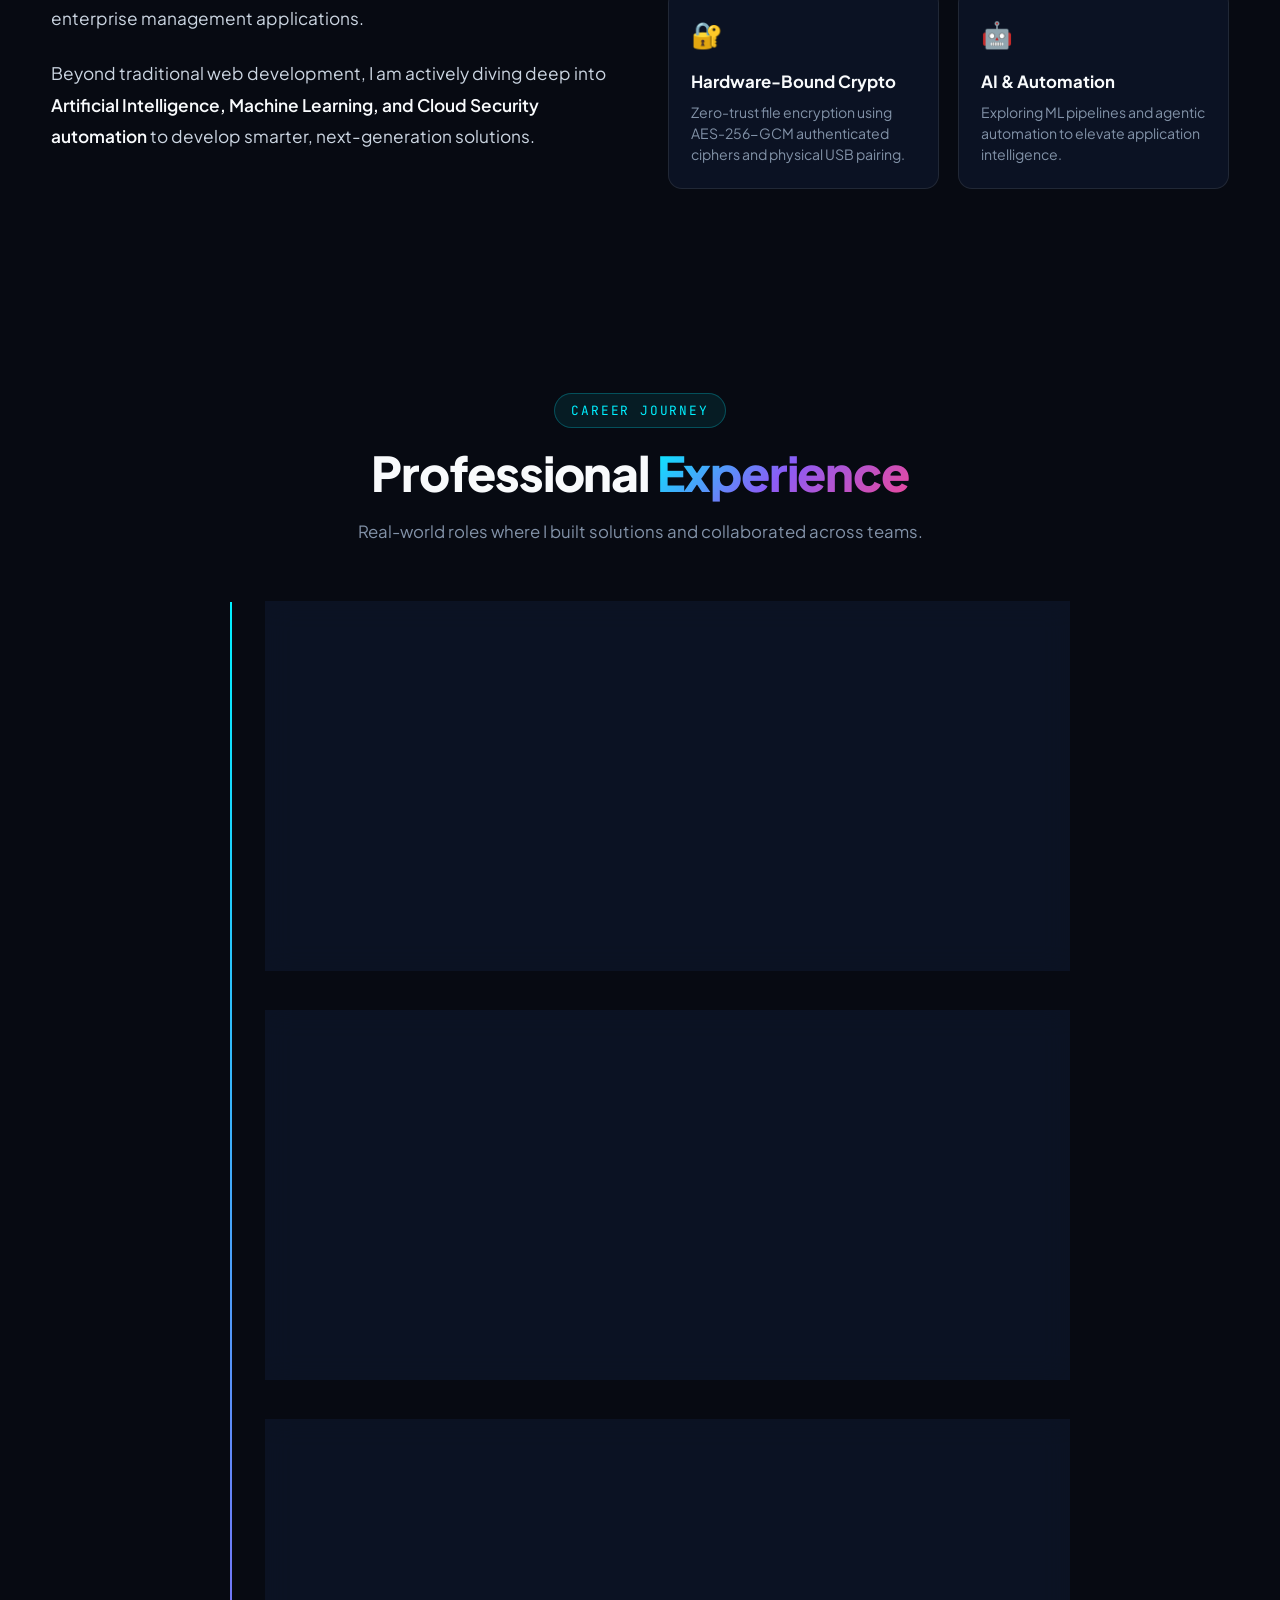
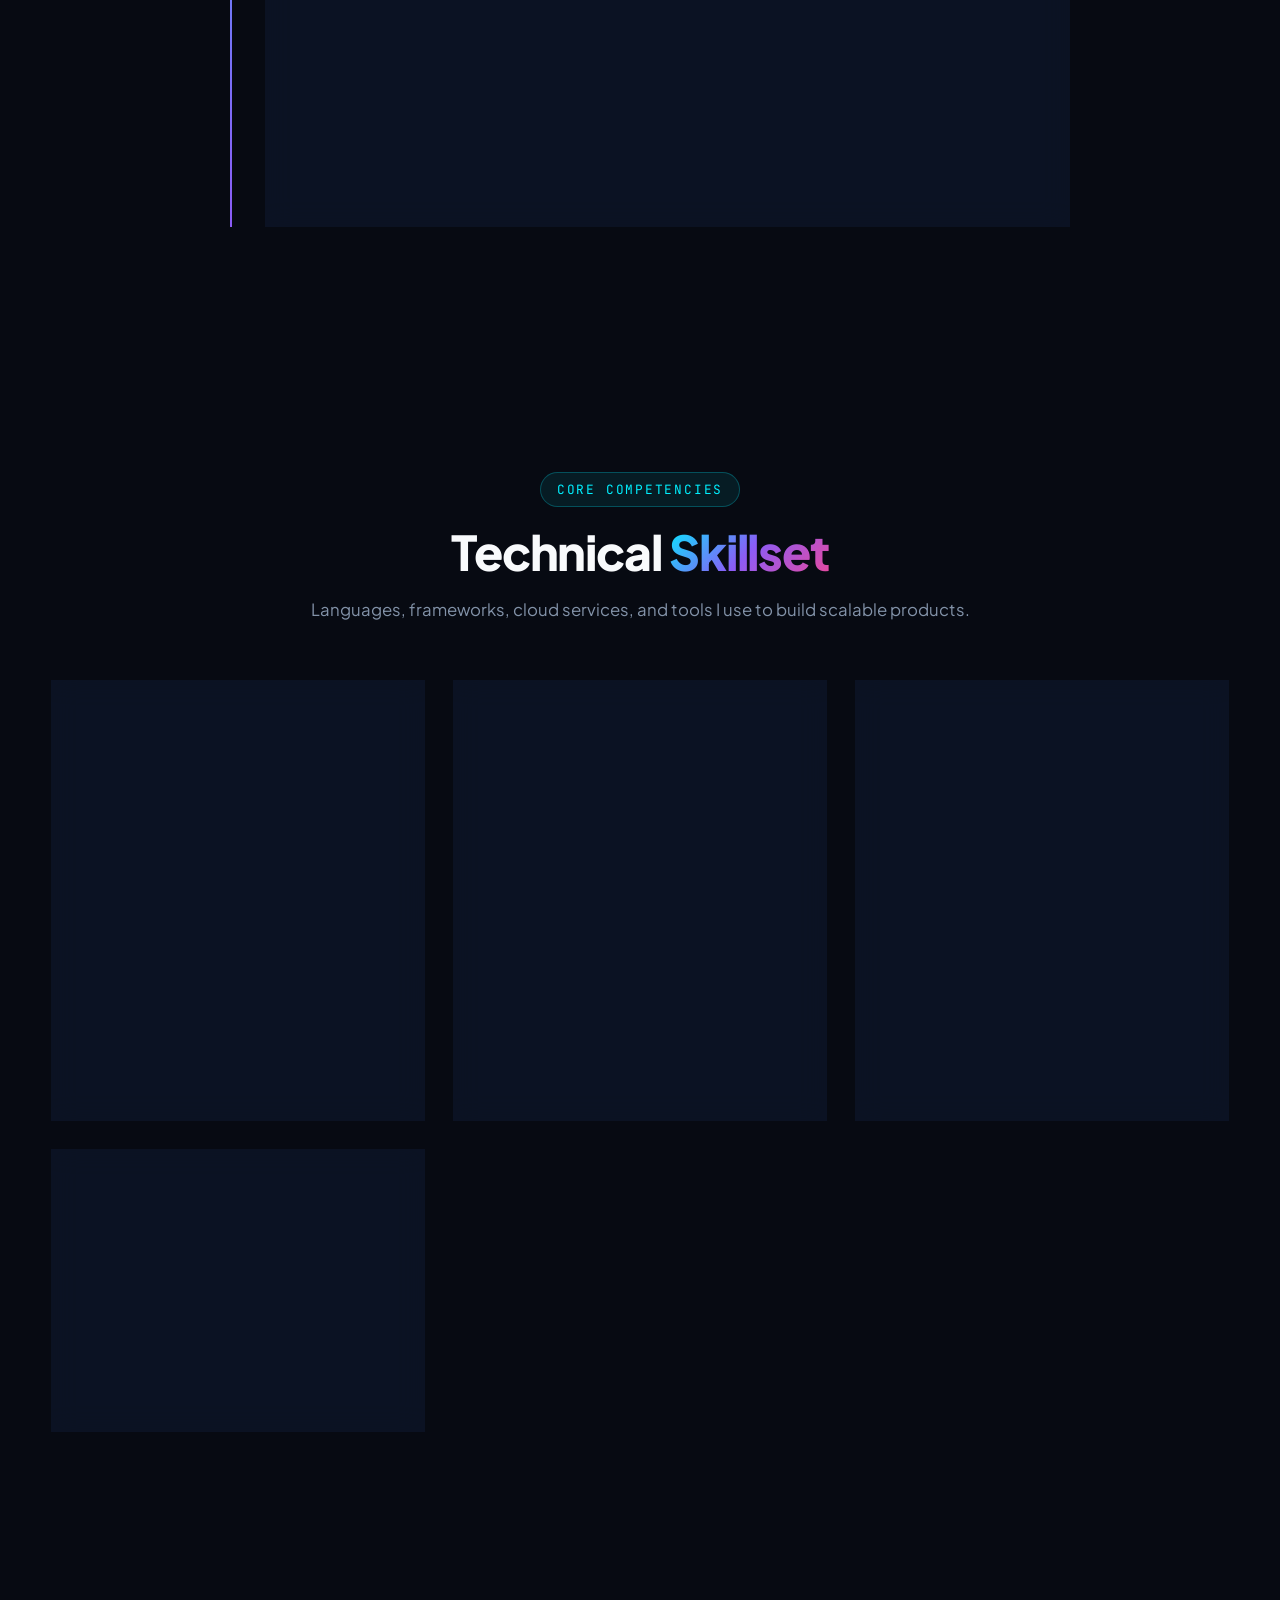
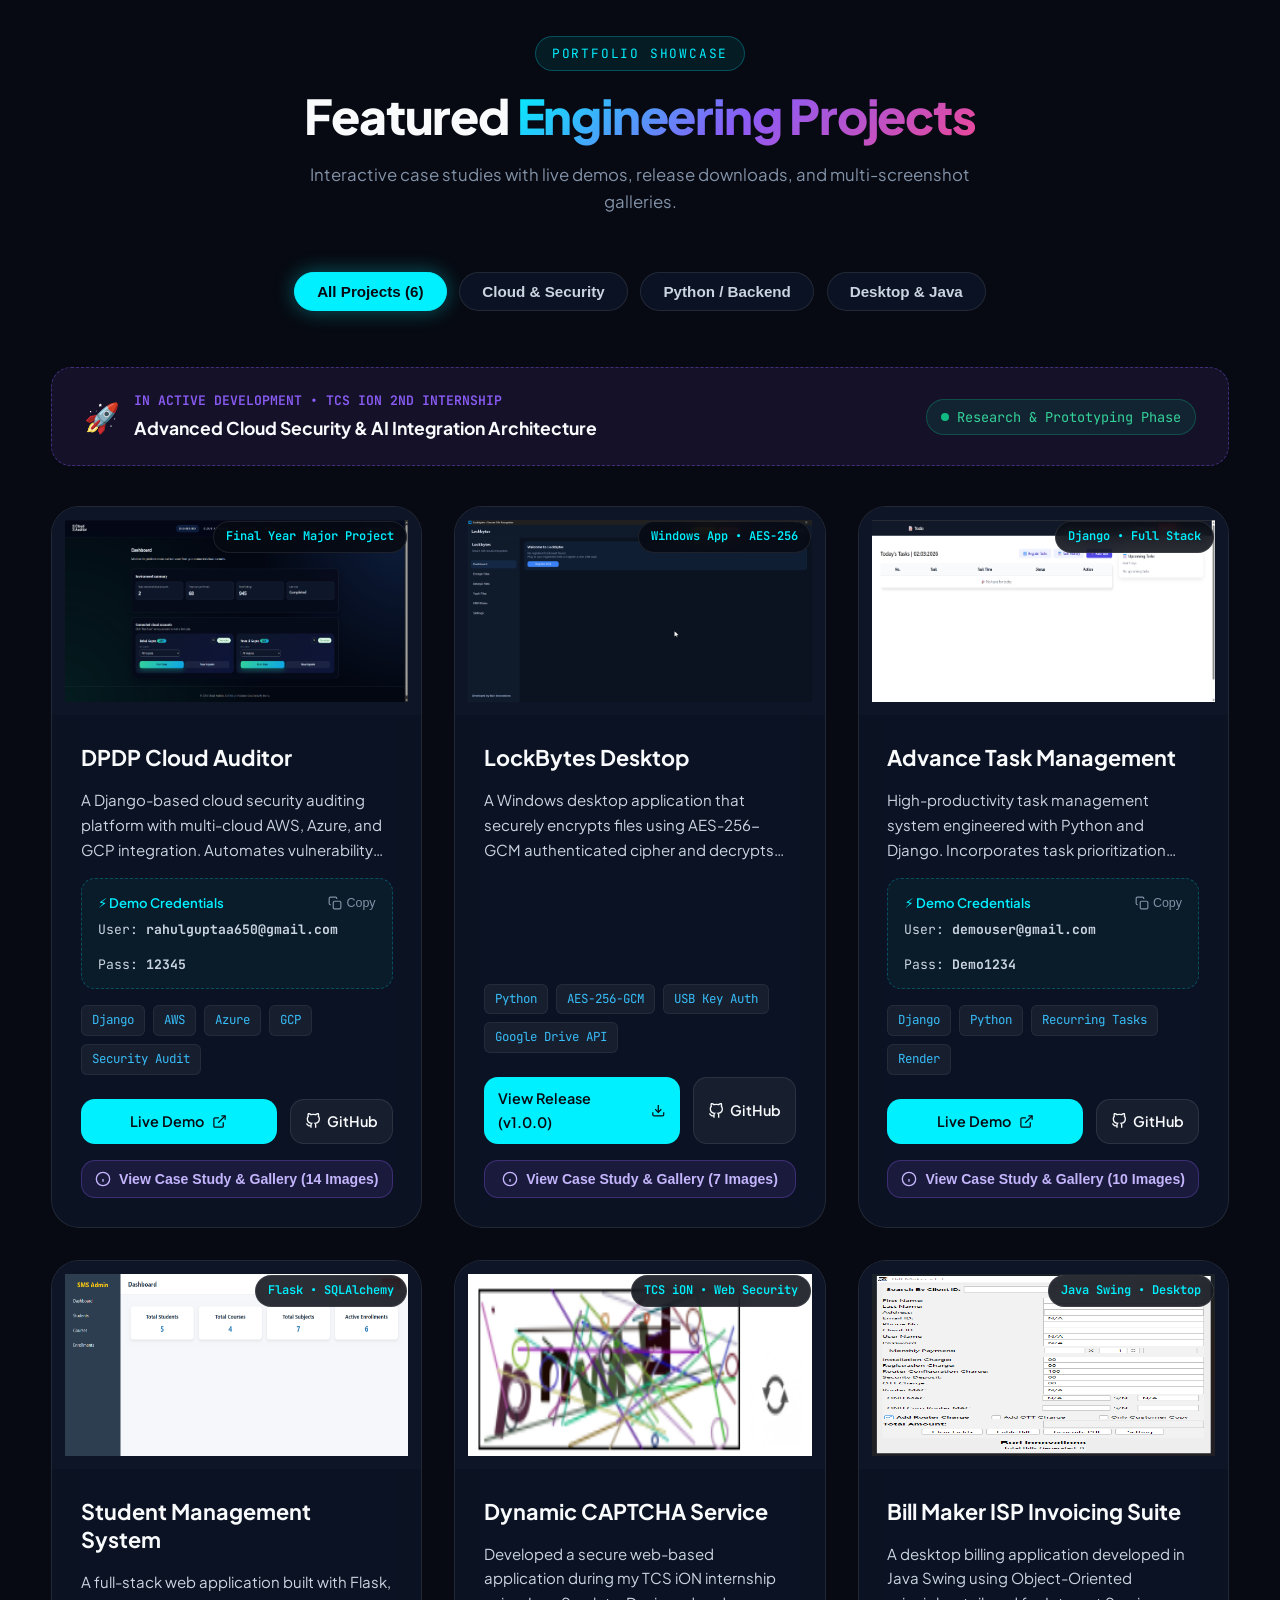
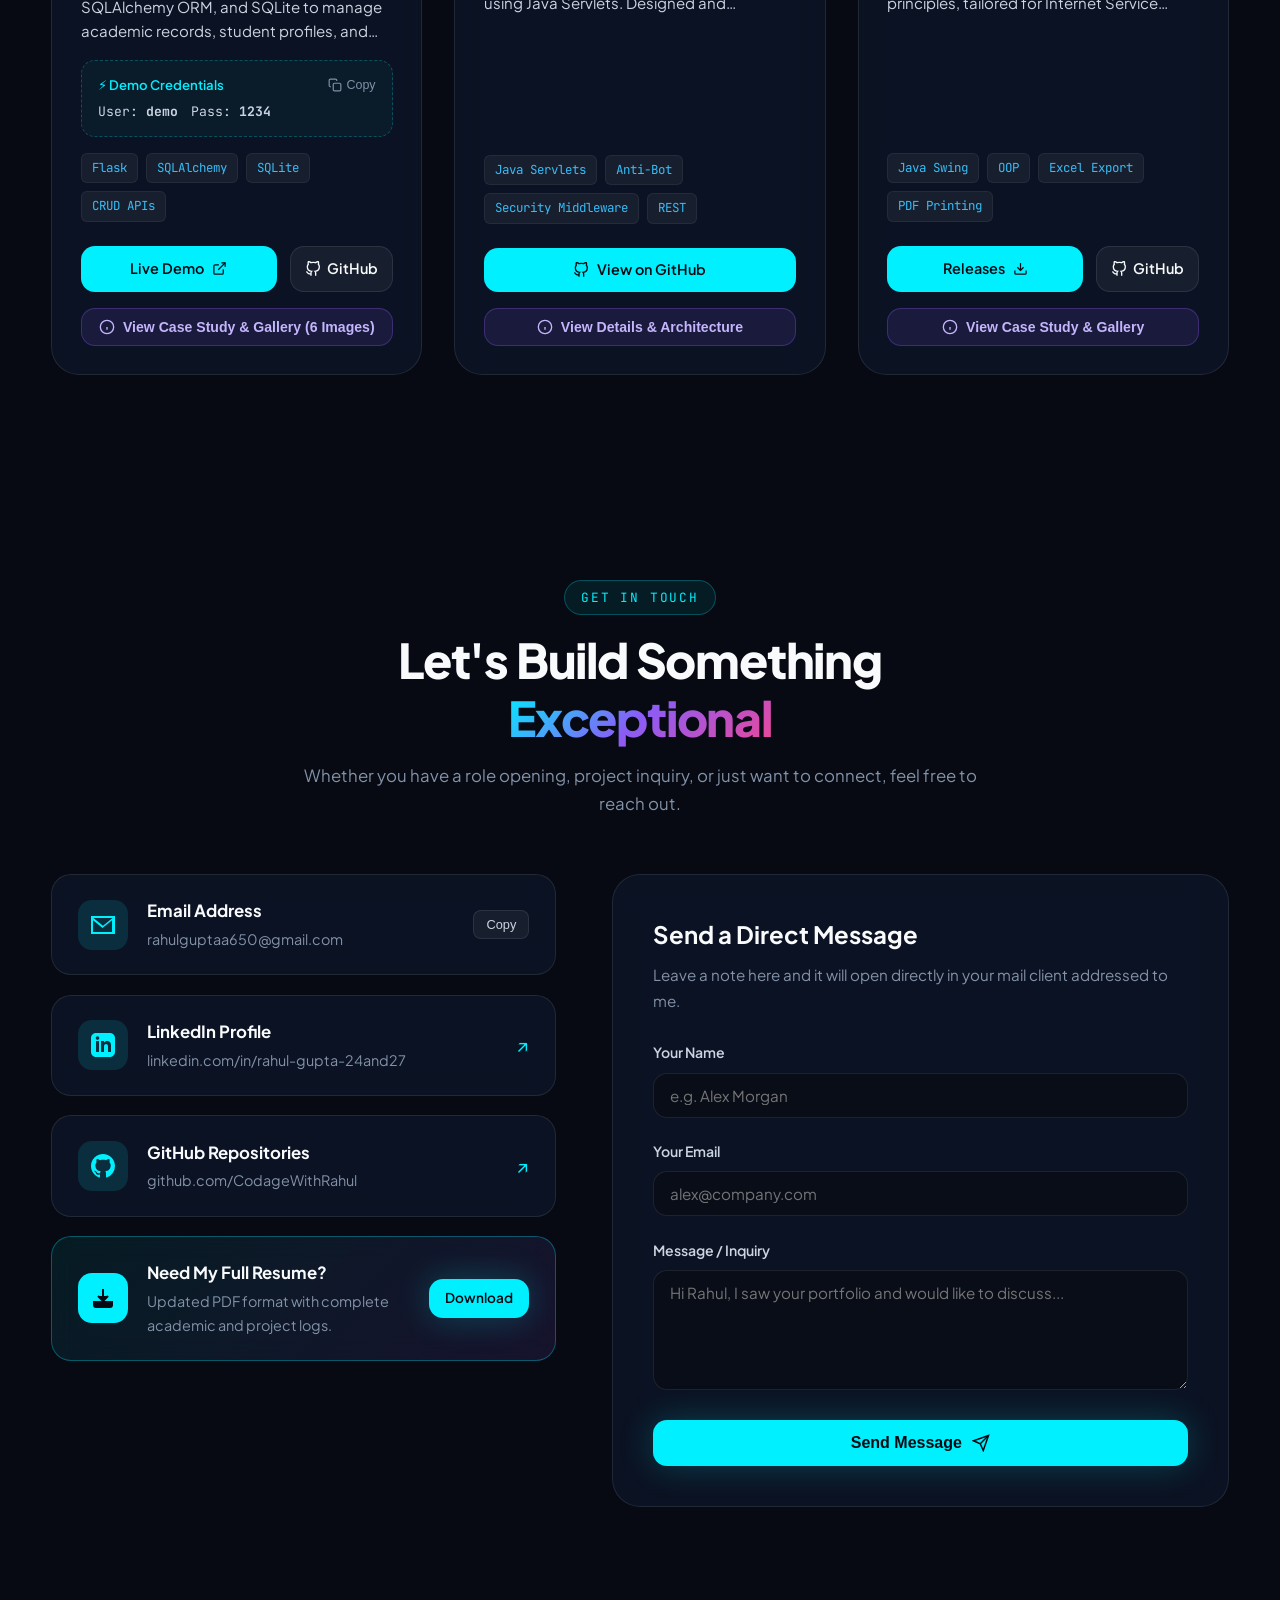
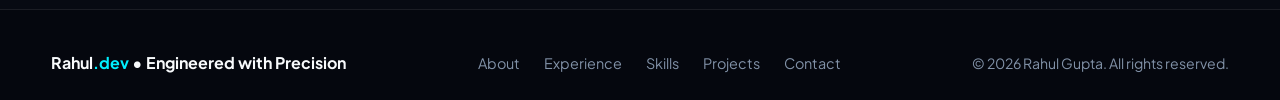
==== commit b273fd58: "porfolio update" ====
--- a/index.html
+++ b/index.html
@@ -1,440 +1,1161 @@
 <!DOCTYPE html>
 <html lang="en">
-    <head>
-        <meta charset="UTF-8" />
-        <meta name="viewport" content="width=device-width, initial-scale=1.0" />
-        <title>Rahul Gupta | Python Developer</title>
-        <link rel="stylesheet" href="style.css" />
-        <script defer src="script.js"></script>
-    </head>
-    <body>
-        <div class="cursor-layer layer1"></div>
-        <div class="cursor-layer layer2"></div>
-        <div class="cursor-layer layer3"></div>
-        <div class="cursor-layer layer4"></div>
-        <!-- Header -->
-        <header>
-            <nav>
-                <a href="index.html" id="nav_a">
-                    <h1 class="logo">
-                        R<span>G</span>
-                    </h1>
+
+<head>
+    <meta charset="UTF-8" />
+    <meta name="viewport" content="width=device-width, initial-scale=1.0" />
+    <title>Rahul Gupta | Python Backend & Cloud Security Developer</title>
+    <meta name="description"
+        content="Portfolio of Rahul Gupta - Backend Python Developer specializing in Django, Flask, Cloud Security Auditing, and Hardware-Bound Cryptography." />
+    <meta name="keywords"
+        content="Rahul Gupta, Python Developer, Django, Flask, Cloud Security, DPDP Cloud Auditor, LockBytes, Software Engineer, Portfolio" />
+    <meta name="author" content="Rahul Gupta" />
+
+    <!-- Google Fonts -->
+    <link rel="preconnect" href="https://fonts.googleapis.com">
+    <link rel="preconnect" href="https://fonts.gstatic.com" crossorigin>
+    <link
+        href="https://fonts.googleapis.com/css2?family=JetBrains+Mono:wght@400;500;600;700&family=Plus+Jakarta+Sans:wght@300;400;500;600;700;800&display=swap"
+        rel="stylesheet">
+
+    <!-- Core Stylesheet -->
+    <link rel="stylesheet" href="style.css" />
+
+    <!-- Script (Defer) -->
+    <script defer src="script.js"></script>
+</head>
+
+<body>
+
+    <!-- Ambient Animated Background -->
+    <div class="ambient-glow">
+        <div class="glow-orb glow-orb-1"></div>
+        <div class="glow-orb glow-orb-2"></div>
+        <div class="glow-orb glow-orb-3"></div>
+    </div>
+
+    <!-- Mouse Light Follower (Desktop) -->
+    <div class="mouse-follower" aria-hidden="true"></div>
+
+    <!-- Sticky Glass Header -->
+    <header>
+        <nav class="container">
+            <a href="#hero" class="logo" aria-label="Rahul Gupta Home">
+                <span class="logo-badge">RG</span>
+                <span class="logo-text">Rahul<span>.dev</span></span>
+            </a>
+
+            <!-- Mobile Hamburger -->
+            <button class="hamburger" id="hamburger" aria-label="Toggle navigation menu">
+                <span></span>
+                <span></span>
+                <span></span>
+            </button>
+
+            <!-- Nav Menu -->
+            <ul class="nav-menu" id="nav-menu">
+                <li><a href="#about" class="nav-link">About</a></li>
+                <li><a href="#experience" class="nav-link">Experience</a></li>
+                <li><a href="#skills" class="nav-link">Skills</a></li>
+                <li><a href="#projects" class="nav-link">Projects</a></li>
+                <li><a href="#contact" class="nav-link">Contact</a></li>
+                <li class="btn-resume-mobile">
+                    <a href="cv/Rahul_Gupta_CV.pdf" target="_blank" download class="btn-resume">
+                        <svg width="18" height="18" viewBox="0 0 24 24" fill="none" stroke="currentColor"
+                            stroke-width="2" stroke-linecap="round" stroke-linejoin="round">
+                            <path d="M21 15v4a2 2 0 0 1-2 2H5a2 2 0 0 1-2-2v-4"></path>
+                            <polyline points="7 10 12 15 17 10"></polyline>
+                            <line x1="12" y1="15" x2="12" y2="3"></line>
+                        </svg>
+                        Download CV
+                    </a>
+                </li>
+            </ul>
+
+            <!-- Desktop Resume CTA -->
+            <div class="nav-cta">
+                <a href="cv/Rahul_Gupta_CV.pdf" target="_blank" download class="btn-resume nav-resume-desktop">
+                    <svg width="18" height="18" viewBox="0 0 24 24" fill="none" stroke="currentColor" stroke-width="2"
+                        stroke-linecap="round" stroke-linejoin="round">
+                        <path d="M21 15v4a2 2 0 0 1-2 2H5a2 2 0 0 1-2-2v-4"></path>
+                        <polyline points="7 10 12 15 17 10"></polyline>
+                        <line x1="12" y1="15" x2="12" y2="3"></line>
+                    </svg>
+                    Download CV
                 </a>
-                <!-- Hamburger Icon -->
-                <div class="hamburger" id="hamburger">
-                    <span></span>
-                    <span></span>
-                    <span></span>
-                </div>
-                <!-- Navbar Links -->
-                <ul class="nav-links" id="nav-links">
-                    <li>
-                        <a href="cv/Rahul_Gupta_CV.pdf" target="_blank" download>Download CV</a>
-                    </li>
-                    <li>
-                        <a href="#about">About</a>
-                    </li>
-                    <li>
-                        <a href="#skills">Skills</a>
-                    </li>
-                    <li>
-                        <a href="#projects">Projects</a>
-                    </li>
-                    <li>
-                        <a href="#contact">Contact</a>
-                    </li>
-                </ul>
-            </nav>
-        </header>
-        <!-- Hero Section -->
-        <section id="hero">
-            <div class="hero-container">
-                <div class="hero-text">
-                    <h2>
-                        Hi, I'm <span>Rahul Gupta</span>
-                    </h2>
-                    <h3>Python Backend Developer | Learning Cloud & Security</h3>
+            </div>
+        </nav>
+    </header>
+
+    <!-- Hero Section -->
+    <section id="hero">
+        <div class="container hero-grid">
+
+            <!-- Left Content -->
+            <div class="hero-content">
+                <div class="status-pill">
+                    <span class="status-indicator"></span>
+                    <span>Open to Backend & Cloud Engineering Roles</span>
+                </div>
+
+                <h1 class="hero-title">
+                    Hi, I'm <span class="name-highlight">Rahul Gupta</span>
+                </h1>
+
+                <div class="hero-role-wrapper">
+                    <span class="role-prefix">&gt;</span>
+                    <span>Python Backend Developer &bull; Cloud & Security</span>
+                </div>
+
+                <p class="hero-desc">
+                    I design and engineer dependable, high-performance backend systems and cloud platforms with
+                    <strong>Python, Django, Flask, and Java</strong>. From multi-cloud security auditing engines to
+                    hardware-bound USB encryption vaults, I focus on clean architecture, security, and real-world
+                    impact.
+                </p>
+
+                <div class="hero-actions">
+
+                    <a href="#projects" class="btn-primary">
+                        <span>Explore Projects</span>
+                        <svg width="18" height="18" viewBox="0 0 24 24" fill="none" stroke="currentColor"
+                            stroke-width="2" stroke-linecap="round" stroke-linejoin="round">
+                            <line x1="5" y1="12" x2="19" y2="12"></line>
+                            <polyline points="12 5 19 12 12 19"></polyline>
+                        </svg>
+                    </a>
+
+                    <a href="#contact" class="btn-secondary">
+                        <span>Let's Connect</span>
+                    </a>
+
+                </div>
+
+                <div class="hero-socials">
+                    <a href="https://github.com/CodageWithRahul" target="_blank" rel="noopener noreferrer"
+                        class="social-link" title="GitHub Profile">
+                        <svg viewBox="0 0 24 24">
+                            <path
+                                d="M12 0C5.37 0 0 5.37 0 12c0 5.31 3.435 9.795 8.205 11.385.6.105.825-.255.825-.57 0-.285-.015-1.23-.015-2.235-3.015.555-3.795-.735-4.035-1.41-.135-.345-.72-1.41-1.23-1.695-.42-.225-1.02-.78-.015-.795.945-.015 1.62.87 1.845 1.23 1.08 1.815 2.805 1.305 3.495.99.105-.78.42-1.305.765-1.605-2.67-.3-5.46-1.335-5.46-5.925 0-1.305.465-2.385 1.23-3.225-.12-.3-.54-1.53.12-3.18 0 0 1.005-.315 3.3 1.23.96-.27 1.98-.405 3-.405s2.04.135 3 .405c2.295-1.56 3.3-1.23 3.3-1.23.66 1.65.24 2.88.12 3.18.765.84 1.23 1.905 1.23 3.225 0 4.605-2.805 5.625-5.475 5.925.435.375.81 1.095.81 2.22 0 1.605-.015 2.895-.015 3.3 0 .315.225.69.825.57A12.02 12.02 0 0024 12c0-6.63-5.37-12-12-12z" />
+                        </svg>
+                    </a>
+                    <a href="https://www.linkedin.com/in/rahul-gupta-24and27" target="_blank" rel="noopener noreferrer"
+                        class="social-link" title="LinkedIn Profile">
+                        <svg viewBox="0 0 24 24">
+                            <path
+                                d="M19 0h-14c-2.761 0-5 2.239-5 5v14c0 2.761 2.239 5 5 5h14c2.762 0 5-2.239 5-5v-14c0-2.761-2.238-5-5-5zm-11 19h-3v-11h3v11zm-1.5-12.268c-.966 0-1.75-.79-1.75-1.764s.784-1.764 1.75-1.764 1.75.79 1.75 1.764-.783 1.764-1.75 1.764zm13.5 12.268h-3v-5.604c0-3.368-4-3.113-4 0v5.604h-3v-11h3v1.765c1.396-2.586 7-2.777 7 2.476v6.759z" />
+                        </svg>
+                    </a>
+                    <a href="mailto:rahulguptaa650@gmail.com" class="social-link" title="Direct Email">
+                        <svg viewBox="0 0 24 24">
+                            <path
+                                d="M0 3v18h24v-18h-24zm21.518 2l-9.518 7.713-9.518-7.713h19.036zm-19.518 14v-11.817l9.518 7.713 9.518-7.713v11.817h-19.036z" />
+                        </svg>
+                    </a>
+                </div>
+            </div>
+
+            <!-- Right Visual: Rahul's Professional Portrait -->
+            <div class="hero-visual">
+                <div class="avatar-wrapper">
+                    <div class="avatar-glow-ring"></div>
+                    <div class="avatar-card">
+                        <img src="img/my_pic/rahul-pic-63.jpg" alt="Rahul Gupta - Python Backend Developer"
+                            class="avatar-img" />
+                    </div>
+                </div>
+            </div>
+
+        </div>
+
+        <!-- Metrics Bar -->
+        <div class="container">
+            <div class="metrics-bar">
+                <div class="metric-item">
+                    <div class="metric-number">6+</div>
+                    <div class="metric-label">Engineered Projects</div>
+                </div>
+                <div class="metric-item">
+                    <div class="metric-number">AES-256</div>
+                    <div class="metric-label">Hardware-Bound Vaults</div>
+                </div>
+                <div class="metric-item">
+                    <div class="metric-number">Multi-Cloud</div>
+                    <div class="metric-label">AWS &bull; Azure &bull; GCP Auditing</div>
+                </div>
+                <div class="metric-item">
+                    <div class="metric-number">100%</div>
+                    <div class="metric-label">Clean Code &amp; Security Focus</div>
+                </div>
+            </div>
+        </div>
+    </section>
+
+    <!-- About Section -->
+    <section id="about" class="section">
+        <div class="container">
+            <div class="section-header">
+                <span class="section-badge">Engineering Mindset</span>
+                <h2 class="section-title">Driven by <span class="gradient-text">Clean Backend Systems</span></h2>
+                <p class="section-subtitle">A closer look at my engineering philosophy and technical expertise.</p>
+            </div>
+
+            <div class="about-grid">
+                <div class="about-text">
                     <p>
-                        I build practical web applications with clean code and a focus on making things simple and efficient for real users.
+                        I am a backend-focused developer specializing in <strong>Python, Django, and Flask</strong>,
+                        dedicated to designing scalable architectures, secure APIs, and reliable database structures. I
+                        thrive on translating real-world problems into robust software that performs smoothly under
+                        load.
                     </p>
-                    <div class="hero-actions">
-                        <a href="#projects" class="btn-outline">View My Work</a>
-                        <a href="#contact" class="btn-outline">Let's Connect</a>
-                    </div>
-                </div>
-            </div>
-        </section>
-        <!-- About -->
-        <section class="parallax-wrapper">
-            <section id="about" class="section parallax-section">
-                <h2>About Me</h2>
-                <p>
-                    I’m a backend-focused Python developer specializing in <b>Django</b> and <b>Flask</b>. I build scalable and efficient web applications with a strong focus on clean architecture and maintainable code. I enjoy designing backend systems that solve real-world problems and perform reliably in production. Alongside web development, I’m actively expanding my skills in AI and Machine Learning to build smarter, data-driven solutions.
-                </p>
-            </section>
-            <!-- Experience Section -->
-            <section id="experience" class="section">
-                <h2>Experience</h2>
-
-                 <!-- Mervice -->
-                <div class="experience-card">
-                    <div class="experience-header">
+                    <p>
+                        My work spans multi-cloud security audits (scanning AWS, Azure, and GCP resources for compliance
+                        risks), hardware-bound desktop encryption systems utilizing <strong>AES-256-GCM</strong>, and
+                        full-stack enterprise management applications.
+                    </p>
+                    <p>
+                        Beyond traditional web development, I am actively diving deep into <strong>Artificial
+                            Intelligence, Machine Learning, and Cloud Security automation</strong> to develop smarter,
+                        next-generation solutions.
+                    </p>
+                </div>
+
+                <div class="about-highlights">
+                    <div class="highlight-box">
+                        <div class="highlight-icon">⚡</div>
+                        <h4>Backend Architecture</h4>
+                        <p>Django &amp; Flask RESTful APIs, relational schema design with SQLAlchemy, and modular
+                            architectures.</p>
+                    </div>
+                    <div class="highlight-box">
+                        <div class="highlight-icon">🛡️</div>
+                        <h4>Cloud &amp; Security</h4>
+                        <p>Automated vulnerability scanning across AWS, Azure, and GCP with compliance risk scoring.</p>
+                    </div>
+                    <div class="highlight-box">
+                        <div class="highlight-icon">🔐</div>
+                        <h4>Hardware-Bound Crypto</h4>
+                        <p>Zero-trust file encryption using AES-256-GCM authenticated ciphers and physical USB pairing.
+                        </p>
+                    </div>
+                    <div class="highlight-box">
+                        <div class="highlight-icon">🤖</div>
+                        <h4>AI &amp; Automation</h4>
+                        <p>Exploring ML pipelines and agentic automation to elevate application intelligence.</p>
+                    </div>
+                </div>
+            </div>
+        </div>
+    </section>
+
+    <!-- Experience Timeline Section -->
+    <section id="experience" class="section">
+        <div class="container">
+            <div class="section-header">
+                <span class="section-badge">Career Journey</span>
+                <h2 class="section-title">Professional <span class="gradient-text">Experience</span></h2>
+                <p class="section-subtitle">Real-world roles where I built solutions and collaborated across teams.</p>
+            </div>
+
+            <div class="timeline">
+
+
+                <!-- Experience Item: Mervice -->
+                <div class="timeline-card">
+                    <div class="timeline-dot"></div>
+                    <div class="timeline-header">
                         <div>
-                            <h3>Customer Support Associate</h3>
-                            <div class="experience-meta">
-                                <span>Mervice Infotech Pvt. Ltd.</span>
-                                <span>•</span>
-                                <span>June 2026 – Present</span>
+                            <h3 class="timeline-role">Customer Support Associate</h3>
+                            <div class="timeline-company">Mervice Infotech Pvt. Ltd.</div>
+                        </div>
+                        <span class="timeline-period">June 2026 &ndash; Aug 2026</span>
+                    </div>
+                    <div class="timeline-body">
+                        <ul>
+                            <li><strong>Client Technical Support:</strong> Handled complex service inquiries and
+                                troubleshooting through inbound support, achieving consistent high CSAT scores.</li>
+                            <li><strong>CRM &amp; Data Integrity:</strong> Maintained strict CRM client records,
+                                verified data accuracy, and complied with enterprise operational standards.</li>
+                            <li><strong>Cross-Functional Problem Solving:</strong> Communicated technical issues
+                                directly to engineering teams to expedite bug resolution.</li>
+                        </ul>
+                        <div class="timeline-tags">
+                            <span class="tag-badge">CRM Management</span>
+                            <span class="tag-badge">Customer Success</span>
+                            <span class="tag-badge">Technical Troubleshooting</span>
+                        </div>
+                    </div>
+                </div>
+
+
+                <div class="timeline-card">
+                    <div class="timeline-dot"></div>
+
+                    <div class="timeline-header">
+                        <div>
+                            <h3 class="timeline-role">Broadband Technician</h3>
+                            <div class="timeline-company">Nirmal Broadband Network</div>
+                        </div>
+
+                        <span class="timeline-period">July 2018 &ndash; Nov 2025</span>
+                    </div>
+
+                    <div class="timeline-body">
+                        <ul>
+                            <li>
+                                <strong>FTTH Network Installation:</strong>
+                                Installed and maintained FTTH broadband services using
+                                GPON/EPON network technologies.
+                            </li>
+
+                            <li>
+                                <strong>Network Troubleshooting:</strong>
+                                Diagnosed LAN/WAN, routing, switching, and fiber connectivity
+                                issues to restore customer network services.
+                            </li>
+
+                            <li>
+                                <strong>Fault Resolution:</strong>
+                                Supported network maintenance and resolved connectivity
+                                problems in coordination with technical teams.
+                            </li>
+                        </ul>
+
+                        <div class="timeline-tags">
+                            <span class="tag-badge">FTTH / GPON / EPON</span>
+                            <span class="tag-badge">LAN / WAN</span>
+                            <span class="tag-badge">Routing &amp; Switching</span>
+                            <span class="tag-badge">Fiber Troubleshooting</span>
+                        </div>
+                    </div>
+                </div>
+
+                <!-- Experience Item: TCS iON -->
+                <div class="timeline-card">
+                    <div class="timeline-dot"></div>
+                    <div class="timeline-header">
+                        <div>
+                            <h3 class="timeline-role">Software Development Intern</h3>
+                            <div class="timeline-company">TCS iON</div>
+                        </div>
+                        <span class="timeline-period">July 2025 &ndash; August 2025</span>
+                    </div>
+                    <div class="timeline-body">
+                        <ul>
+                            <li><strong>Engineered CAPTCHA Security Service:</strong> Architected and built a reusable
+                                server-side CAPTCHA authentication engine using Java Servlets to protect endpoints from
+                                automated bot spam.</li>
+                            <li><strong>Dynamic Challenge Generation:</strong> Implemented randomized character
+                                distortion, noise interference, and cryptographic session-token validation.</li>
+                            <li><strong>Seamless System Integration:</strong> Designed modular middleware for
+                                plug-and-play integration into login, registration, contact, and feedback endpoints.
+                            </li>
+                            <li><strong>Applied Engineering Skills:</strong> Java Servlets, REST APIs, Git &amp; GitHub,
+                                Web Application Security.</li>
+                        </ul>
+                        <div class="timeline-tags">
+                            <span class="tag-badge">Java Servlets</span>
+                            <span class="tag-badge">Web Security</span>
+                            <span class="tag-badge">REST APIs</span>
+                            <span class="tag-badge">Git &amp; GitHub</span>
+                        </div>
+                    </div>
+                </div>
+
+
+
+            </div>
+        </div>
+    </section>
+
+    <!-- Skills Matrix Section -->
+    <section id="skills" class="section">
+        <div class="container">
+            <div class="section-header">
+                <span class="section-badge">Core Competencies</span>
+                <h2 class="section-title">Technical <span class="gradient-text">Skillset</span></h2>
+                <p class="section-subtitle">Languages, frameworks, cloud services, and tools I use to build scalable
+                    products.</p>
+            </div>
+
+            <div class="skills-categories">
+
+                <!-- Category 1: Backend Engineering -->
+                <div class="skill-category-card">
+                    <div class="category-header">
+                        <div class="category-icon">
+                            <svg width="24" height="24" viewBox="0 0 24 24" fill="none" stroke="currentColor"
+                                stroke-width="2">
+                                <rect x="2" y="2" width="20" height="8" rx="2" ry="2"></rect>
+                                <rect x="2" y="14" width="20" height="8" rx="2" ry="2"></rect>
+                                <line x1="6" y1="6" x2="6.01" y2="6"></line>
+                                <line x1="6" y1="18" x2="6.01" y2="18"></line>
+                            </svg>
+                        </div>
+                        <h3 class="category-title">Backend Engineering</h3>
+                    </div>
+                    <div class="skills-pills-wrap">
+                        <span class="skill-pill">Python (Advanced)</span>
+                        <span class="skill-pill">Django</span>
+                        <span class="skill-pill">Flask</span>
+                        <span class="skill-pill">Java (OOP)</span>
+                        <span class="skill-pill">RESTful APIs</span>
+                        <span class="skill-pill">Java Servlets</span>
+                        <span class="skill-pill">Session Authentication</span>
+                    </div>
+                </div>
+
+                <!-- Category 2: Cloud & Security -->
+                <div class="skill-category-card">
+                    <div class="category-header">
+                        <div class="category-icon">
+                            <svg width="24" height="24" viewBox="0 0 24 24" fill="none" stroke="currentColor"
+                                stroke-width="2">
+                                <path d="M12 22s8-4 8-10V5l-8-3-8 3v7c0 6 8 10 8 10z"></path>
+                            </svg>
+                        </div>
+                        <h3 class="category-title">Cloud &amp; Security</h3>
+                    </div>
+                    <div class="skills-pills-wrap">
+                        <span class="skill-pill">Amazon Web Services (AWS)</span>
+                        <span class="skill-pill">Multi-Cloud Security Auditing</span>
+                        <span class="skill-pill">AES-256-GCM Encryption</span>
+                        <span class="skill-pill">Hardware-Bound USB Keys</span>
+                        <span class="skill-pill">Vulnerability Assessment</span>
+                        <span class="skill-pill">Anti-Bot &amp; CAPTCHA Defense</span>
+                    </div>
+                </div>
+
+                <!-- Category 3: Databases & Architecture -->
+                <div class="skill-category-card">
+                    <div class="category-header">
+                        <div class="category-icon">
+                            <svg width="24" height="24" viewBox="0 0 24 24" fill="none" stroke="currentColor"
+                                stroke-width="2">
+                                <ellipse cx="12" cy="5" rx="9" ry="3"></ellipse>
+                                <path d="M21 12c0 1.66-4 3-9 3s-9-1.34-9-3"></path>
+                                <path d="M3 5v14c0 1.66 4 3 9 3s9-1.34 9-3V5"></path>
+                            </svg>
+                        </div>
+                        <h3 class="category-title">Databases &amp; ORM</h3>
+                    </div>
+                    <div class="skills-pills-wrap">
+                        <span class="skill-pill">SQL &amp; Query Optimization</span>
+                        <span class="skill-pill">SQLite</span>
+                        <span class="skill-pill">PostgreSQL</span>
+                        <span class="skill-pill">SQLAlchemy ORM</span>
+                        <span class="skill-pill">Django ORM</span>
+                        <span class="skill-pill">Data Modeling</span>
+                    </div>
+                </div>
+
+                <!-- Category 4: Tools, Web & Practices -->
+                <div class="skill-category-card">
+                    <div class="category-header">
+                        <div class="category-icon">
+                            <svg width="24" height="24" viewBox="0 0 24 24" fill="none" stroke="currentColor"
+                                stroke-width="2">
+                                <polyline points="16 18 22 12 16 6"></polyline>
+                                <polyline points="8 6 2 12 8 18"></polyline>
+                            </svg>
+                        </div>
+                        <h3 class="category-title">Frontend &amp; Tooling</h3>
+                    </div>
+                    <div class="skills-pills-wrap">
+                        <span class="skill-pill">JavaScript (ES6+)</span>
+                        <span class="skill-pill">HTML5 &amp; CSS3</span>
+                        <span class="skill-pill">Git &amp; GitHub</span>
+                        <span class="skill-pill">Vercel &amp; Render</span>
+                        <span class="skill-pill">Google Drive API</span>
+                        <span class="skill-pill">Java Swing GUI</span>
+                    </div>
+                </div>
+
+            </div>
+        </div>
+    </section>
+
+    <!-- Projects Showcase Section -->
+    <section id="projects" class="section">
+        <div class="container">
+            <div class="section-header">
+                <span class="section-badge">Portfolio Showcase</span>
+                <h2 class="section-title">Featured <span class="gradient-text">Engineering Projects</span></h2>
+                <p class="section-subtitle">Interactive case studies with live demos, release downloads, and
+                    multi-screenshot galleries.</p>
+            </div>
+
+            <!-- Category Filter Tabs -->
+            <div class="project-filters">
+                <button class="filter-btn active" data-filter="all">All Projects (6)</button>
+                <button class="filter-btn" data-filter="cloud">Cloud &amp; Security</button>
+                <button class="filter-btn" data-filter="backend">Python / Backend</button>
+                <button class="filter-btn" data-filter="desktop">Desktop &amp; Java</button>
+            </div>
+
+            <!-- Active Ongoing Milestone Banner -->
+            <div class="active-dev-banner">
+                <div class="dev-banner-left">
+                    <span class="dev-banner-emoji">🚀</span>
+                    <div>
+                        <div class="dev-banner-label">In Active Development &bull; TCS iON 2nd Internship</div>
+                        <h4 class="dev-banner-title">Advanced Cloud Security &amp; AI Integration Architecture</h4>
+                    </div>
+                </div>
+                <div class="dev-banner-status">
+                    <span class="dev-banner-dot"></span>
+                    Research &amp; Prototyping Phase
+                </div>
+            </div>
+
+            <!-- Projects Grid -->
+            <div class="projects-grid">
+
+                <!-- PROJECT 1: DPDP Cloud Auditor -->
+                <article class="project-card" data-category="cloud">
+                    <div class="project-thumbnail-wrapper">
+                        <img src="img/dpdp_cloud_auditor/dashboard.png" alt="DPDP Cloud Auditor Dashboard"
+                            class="project-img" loading="lazy" />
+                        <span class="project-badge-tag">Final Year Major Project</span>
+                    </div>
+
+                    <div class="project-info">
+                        <h3 class="project-title">DPDP Cloud Auditor</h3>
+                        <p class="project-desc">
+                            A Django-based cloud security auditing platform with multi-cloud AWS, Azure, and GCP
+                            integration. Automates vulnerability detection, scans cloud resources for misconfigurations,
+                            and highlights compliance risks with downloadable reports.
+                        </p>
+
+                        <!-- Demo Login Box -->
+                        <div class="demo-creds-box">
+                            <div class="demo-creds-header">
+                                <span>⚡ Demo Credentials</span>
+                                <button class="copy-creds-btn btn-copy-card-creds" data-user="rahulguptaa650@gmail.com"
+                                    data-pass="12345" title="Copy Credentials">
+                                    <svg width="14" height="14" viewBox="0 0 24 24" fill="none" stroke="currentColor"
+                                        stroke-width="2">
+                                        <rect x="9" y="9" width="13" height="13" rx="2" ry="2"></rect>
+                                        <path d="M5 15H4a2 2 0 0 1-2-2V4a2 2 0 0 1 2-2h9a2 2 0 0 1 2 2v1"></path>
+                                    </svg>
+                                    <span>Copy</span>
+                                </button>
                             </div>
-                        </div>
-                    </div>
-                    <div class="experience-grid">
-                        <div class="experience-item">
-                            <h4>Customer Support</h4>
-                            <p>
-                                Assisted customers by resolving service inquiries efficiently
-                                through inbound call support.
-                            </p>
-                        </div>
-                        <div class="experience-item">
-                            <h4>CRM Management</h4>
-                            <p>
-                                Maintained accurate customer records while ensuring compliance
-                                with organizational standards.
-                            </p>
-                        </div>
-                        <div class="experience-item">
-                            <h4>Performance</h4>
-                            <p>
-                                Consistently achieved quality, productivity, and customer
-                                satisfaction targets.
-                            </p>
-                        </div>
-                        <div class="experience-item">
-                            <h4>Professional Skills</h4>
-                            <p>
-                                Strengthened communication, teamwork, problem-solving, and
-                                client interaction skills.
-                            </p>
-                        </div>
-                    </div>
-                </div>
-                <!-- Software Development -->
-                <div class="experience-card">
-                    <div class="experience-header">
-                        <div>
-                            <h3>Software Development Intern</h3>
-                            <div class="experience-meta">
-                                <span>TCS iON</span>
-                                <span>•</span>
-                                <span>July 2025 – August 2025</span>
+                            <div class="demo-creds-content">
+                                <span>User: <strong>rahulguptaa650@gmail.com</strong></span>
+                                <span>Pass: <strong>12345</strong></span>
                             </div>
                         </div>
-                    </div>
-                    <div class="experience-grid">
-                        <div class="experience-item">
-                            <h4>Designed & Developed</h4>
-                            <p>
-                                Built a secure, reusable CAPTCHA service using Java Servlets to
-                                protect web applications from automated bot submissions.
-                            </p>
-                        </div>
-                        <div class="experience-item">
-                            <h4>Enhanced Security</h4>
-                            <p>
-                                Implemented dynamic CAPTCHA generation with randomized characters
-                                and secure backend validation.
-                            </p>
-                        </div>
-                        <div class="experience-item">
-                            <h4>Scalable Architecture</h4>
-                            <p>
-                                Designed the solution for seamless integration across login,
-                                registration, contact, and feedback modules.
-                            </p>
-                        </div>
-                        <div class="experience-item">
-                            <h4>Technologies Used</h4>
-                            <p>Java Servlets • REST APIs • Git • GitHub • Backend Development</p>
-                        </div>
-                    </div>
-                </div>
-               
-            </section>
-        </section>
-        <!-- Skills -->
-        <section id="skills" class="section">
-            <h2>Skills</h2>
-            <div class="skills-grid">
-                <div class="skill">Python</div>
-                <div class="skill">Django</div>
-                <div class="skill">Flask</div>
-                <div class="skill">Java</div>
-                <div class="skill">HTML</div>
-                <div class="skill">CSS</div>
-                <div class="skill">JavaScript</div>
-                <div class="skill">SQL</div>
-                <div class="skill">AWS</div>
-                <div class="skill">Git</div>
-                <div class="skill">GitHub</div>
-            </div>
-        </section>
-        <!-- Projects -->
-        <section class="parallax-wrapper2">
-            <section id="projects" class="section">
-                <h2>Projects</h2>
-                <div class="projects-grid">
-                    <div class="project-card ai-project ">
-                        <!-- Curtain Overlay -->
-                        <div class="curtain">
-                            <div class="curtain-left"></div>
-                            <div class="curtain-right"></div>
-                            <h2 class="coming-text">WORKING ON</h2>
-                        </div>
-                        <!-- Your existing content (unchanged) -->
-                        <div class="card-front">
-                            <div class="ai-content">
-                                <h3>TCS iON Internship Project (2nd Internship)</h3>
-                                <p class="status">Currently: Learning & Research Phase</p>
-                                <div class="ai-steps stage-learning">
-                                    <div class="progress-line"></div>
-                                    <div class="ai-step active">
-                                        <div class="circle"></div>
-                                        <p>Learning</p>
-                                    </div>
-                                    <div class="ai-step ">
-                                        <div class="circle"></div>
-                                        <p>Development</p>
-                                    </div>
-                                    <div class="ai-step ">
-                                        <div class="circle"></div>
-                                        <p>Deploy</p>
-                                    </div>
-                                </div>
+
+                        <div class="project-tags">
+                            <span class="tag-badge">Django</span>
+                            <span class="tag-badge">AWS</span>
+                            <span class="tag-badge">Azure</span>
+                            <span class="tag-badge">GCP</span>
+                            <span class="tag-badge">Security Audit</span>
+                        </div>
+
+                        <div class="project-actions">
+                            <a href="https://dpdp-cloud-auditor.vercel.app/pages/login.html" target="_blank"
+                                rel="noopener noreferrer" class="btn-card-primary">
+                                <span>Live Demo</span>
+                                <svg width="15" height="15" viewBox="0 0 24 24" fill="none" stroke="currentColor"
+                                    stroke-width="2">
+                                    <path d="M18 13v6a2 2 0 0 1-2 2H5a2 2 0 0 1-2-2V8a2 2 0 0 1 2-2h6"></path>
+                                    <polyline points="15 3 21 3 21 9"></polyline>
+                                    <line x1="10" y1="14" x2="21" y2="3"></line>
+                                </svg>
+                            </a>
+                            <a href="https://github.com/CodageWithRahul/dpdp-cloud-auditor" target="_blank"
+                                rel="noopener noreferrer" class="btn-card-secondary" title="Source Code">
+                                <svg width="16" height="16" viewBox="0 0 24 24" fill="none" stroke="currentColor"
+                                    stroke-width="2">
+                                    <path
+                                        d="M9 19c-5 1.5-5-2.5-7-3m14 6v-3.87a3.37 3.37 0 0 0-.94-2.61c3.14-.35 6.44-1.54 6.44-7A5.44 5.44 0 0 0 20 4.77 5.07 5.07 0 0 0 19.91 1S18.73.65 16 2.48a13.38 13.38 0 0 0-7 0C6.27.65 5.09 1 5.09 1A5.07 5.07 0 0 0 5 4.77a5.44 5.44 0 0 0-1.5 3.78c0 5.42 3.3 6.61 6.44 7A3.37 3.37 0 0 0 9 18.13V22">
+                                    </path>
+                                </svg>
+                                <span>GitHub</span>
+                            </a>
+                        </div>
+
+                        <button class="btn-case-study" data-project-id="dpdp">
+                            <svg width="16" height="16" viewBox="0 0 24 24" fill="none" stroke="currentColor"
+                                stroke-width="2">
+                                <circle cx="12" cy="12" r="10"></circle>
+                                <line x1="12" y1="16" x2="12" y2="12"></line>
+                                <line x1="12" y1="8" x2="12.01" y2="8"></line>
+                            </svg>
+                            <span>View Case Study &amp; Gallery (14 Images)</span>
+                        </button>
+                    </div>
+                </article>
+
+                <!-- PROJECT 2: LockBytes -->
+                <article class="project-card" data-category="desktop">
+                    <div class="project-thumbnail-wrapper">
+                        <img src="img/lockbytes_img/1st.png" alt="LockBytes Desktop UI" class="project-img"
+                            loading="lazy" />
+                        <span class="project-badge-tag">Windows App &bull; AES-256</span>
+                    </div>
+
+                    <div class="project-info">
+                        <h3 class="project-title">LockBytes Desktop</h3>
+                        <p class="project-desc">
+                            A Windows desktop application that securely encrypts files using AES-256-GCM authenticated
+                            cipher and decrypts them only using the user's registered physical USB device. Features
+                            Google Drive cloud backup recovery.
+                        </p>
+
+                        <div class="project-tags">
+                            <span class="tag-badge">Python</span>
+                            <span class="tag-badge">AES-256-GCM</span>
+                            <span class="tag-badge">USB Key Auth</span>
+                            <span class="tag-badge">Google Drive API</span>
+                        </div>
+
+                        <div class="project-actions">
+                            <a href="https://github.com/CodageWithRahul/LockBytes/releases/tag/v1.0.0" target="_blank"
+                                rel="noopener noreferrer" class="btn-card-primary">
+                                <span>View Release (v1.0.0)</span>
+                                <svg width="15" height="15" viewBox="0 0 24 24" fill="none" stroke="currentColor"
+                                    stroke-width="2">
+                                    <path d="M21 15v4a2 2 0 0 1-2 2H5a2 2 0 0 1-2-2v-4"></path>
+                                    <polyline points="7 10 12 15 17 10"></polyline>
+                                    <line x1="12" y1="15" x2="12" y2="3"></line>
+                                </svg>
+                            </a>
+                            <a href="https://github.com/CodageWithRahul/LockBytes" target="_blank"
+                                rel="noopener noreferrer" class="btn-card-secondary" title="Source Code">
+                                <svg width="16" height="16" viewBox="0 0 24 24" fill="none" stroke="currentColor"
+                                    stroke-width="2">
+                                    <path
+                                        d="M9 19c-5 1.5-5-2.5-7-3m14 6v-3.87a3.37 3.37 0 0 0-.94-2.61c3.14-.35 6.44-1.54 6.44-7A5.44 5.44 0 0 0 20 4.77 5.07 5.07 0 0 0 19.91 1S18.73.65 16 2.48a13.38 13.38 0 0 0-7 0C6.27.65 5.09 1 5.09 1A5.07 5.07 0 0 0 5 4.77a5.44 5.44 0 0 0-1.5 3.78c0 5.42 3.3 6.61 6.44 7A3.37 3.37 0 0 0 9 18.13V22">
+                                    </path>
+                                </svg>
+                                <span>GitHub</span>
+                            </a>
+                        </div>
+
+                        <button class="btn-case-study" data-project-id="lockbytes">
+                            <svg width="16" height="16" viewBox="0 0 24 24" fill="none" stroke="currentColor"
+                                stroke-width="2">
+                                <circle cx="12" cy="12" r="10"></circle>
+                                <line x1="12" y1="16" x2="12" y2="12"></line>
+                                <line x1="12" y1="8" x2="12.01" y2="8"></line>
+                            </svg>
+                            <span>View Case Study &amp; Gallery (7 Images)</span>
+                        </button>
+                    </div>
+                </article>
+
+                <!-- PROJECT 3: Advance Task Management System -->
+                <article class="project-card" data-category="backend">
+                    <div class="project-thumbnail-wrapper">
+                        <img src="img/todo_img/dashboard.png" alt="Advance Task Management Dashboard"
+                            class="project-img" loading="lazy" />
+                        <span class="project-badge-tag">Django &bull; Full Stack</span>
+                    </div>
+
+                    <div class="project-info">
+                        <h3 class="project-title">Advance Task Management</h3>
+                        <p class="project-desc">
+                            High-productivity task management system engineered with Python and Django. Incorporates
+                            task prioritization matrices, deadline tracking, automated recurring tasks, and detailed
+                            historical audit logs.
+                        </p>
+
+                        <!-- Demo Login Box -->
+                        <div class="demo-creds-box">
+                            <div class="demo-creds-header">
+                                <span>⚡ Demo Credentials</span>
+                                <button class="copy-creds-btn btn-copy-card-creds" data-user="demouser@gmail.com"
+                                    data-pass="Demo1234" title="Copy Credentials">
+                                    <svg width="14" height="14" viewBox="0 0 24 24" fill="none" stroke="currentColor"
+                                        stroke-width="2">
+                                        <rect x="9" y="9" width="13" height="13" rx="2" ry="2"></rect>
+                                        <path d="M5 15H4a2 2 0 0 1-2-2V4a2 2 0 0 1 2-2h9a2 2 0 0 1 2 2v1"></path>
+                                    </svg>
+                                    <span>Copy</span>
+                                </button>
                             </div>
-                        </div>
-                    </div>
-                    <div class="project-card">
-                        <div class="card-inner">
-                            <!-- FRONT SIDE -->
-                            <div class="card-front">
-                                <h3>LockBytes</h3>
-                                <p>
-                                    Developed LockBytes, a Windows desktop application that allows users to securely encrypt files and decrypt them later only using their registered USB device. The application uses AES-256-GCM encryption, secure vault-based key storage, password-protected access, and Google Drive–based recovery using the user’s own Google account for secure and portable data protection.
-                                </p>
+                            <div class="demo-creds-content">
+                                <span>User: <strong>demouser@gmail.com</strong></span>
+                                <span>Pass: <strong>Demo1234</strong></span>
                             </div>
-                            <!-- BACK (Slider) -->
-                            <div class="card-back">
-                                <div class="slider">
-                                    <img id="lockbytesSliderImage"
-                                         src="img/lockbytes_img/1st.png"
-                                         class="slide active">
-                                </div>
+                        </div>
+
+                        <div class="project-tags">
+                            <span class="tag-badge">Django</span>
+                            <span class="tag-badge">Python</span>
+                            <span class="tag-badge">Recurring Tasks</span>
+                            <span class="tag-badge">Render</span>
+                        </div>
+
+                        <div class="project-actions">
+                            <a href="https://advance-todo-app-1rt6.onrender.com/" target="_blank"
+                                rel="noopener noreferrer" class="btn-card-primary">
+                                <span>Live Demo</span>
+                                <svg width="15" height="15" viewBox="0 0 24 24" fill="none" stroke="currentColor"
+                                    stroke-width="2">
+                                    <path d="M18 13v6a2 2 0 0 1-2 2H5a2 2 0 0 1-2-2V8a2 2 0 0 1 2-2h6"></path>
+                                    <polyline points="15 3 21 3 21 9"></polyline>
+                                    <line x1="10" y1="14" x2="21" y2="3"></line>
+                                </svg>
+                            </a>
+                            <a href="https://github.com/CodageWithRahul/Advance-Todo-app.git" target="_blank"
+                                rel="noopener noreferrer" class="btn-card-secondary" title="Source Code">
+                                <svg width="16" height="16" viewBox="0 0 24 24" fill="none" stroke="currentColor"
+                                    stroke-width="2">
+                                    <path
+                                        d="M9 19c-5 1.5-5-2.5-7-3m14 6v-3.87a3.37 3.37 0 0 0-.94-2.61c3.14-.35 6.44-1.54 6.44-7A5.44 5.44 0 0 0 20 4.77 5.07 5.07 0 0 0 19.91 1S18.73.65 16 2.48a13.38 13.38 0 0 0-7 0C6.27.65 5.09 1 5.09 1A5.07 5.07 0 0 0 5 4.77a5.44 5.44 0 0 0-1.5 3.78c0 5.42 3.3 6.61 6.44 7A3.37 3.37 0 0 0 9 18.13V22">
+                                    </path>
+                                </svg>
+                                <span>GitHub</span>
+                            </a>
+                        </div>
+
+                        <button class="btn-case-study" data-project-id="todo">
+                            <svg width="16" height="16" viewBox="0 0 24 24" fill="none" stroke="currentColor"
+                                stroke-width="2">
+                                <circle cx="12" cy="12" r="10"></circle>
+                                <line x1="12" y1="16" x2="12" y2="12"></line>
+                                <line x1="12" y1="8" x2="12.01" y2="8"></line>
+                            </svg>
+                            <span>View Case Study &amp; Gallery (10 Images)</span>
+                        </button>
+                    </div>
+                </article>
+
+                <!-- PROJECT 4: Student Management System -->
+                <article class="project-card" data-category="backend">
+                    <div class="project-thumbnail-wrapper">
+                        <img src="img/sms_img/dashboard.png" alt="Student Management System Dashboard"
+                            class="project-img" loading="lazy" />
+                        <span class="project-badge-tag">Flask &bull; SQLAlchemy</span>
+                    </div>
+
+                    <div class="project-info">
+                        <h3 class="project-title">Student Management System</h3>
+                        <p class="project-desc">
+                            A full-stack web application built with Flask, SQLAlchemy ORM, and SQLite to manage academic
+                            records, student profiles, and course enrollments with dynamic filtering and authentication.
+                        </p>
+
+                        <!-- Demo Login Box -->
+                        <div class="demo-creds-box">
+                            <div class="demo-creds-header">
+                                <span>⚡ Demo Credentials</span>
+                                <button class="copy-creds-btn btn-copy-card-creds" data-user="demo" data-pass="1234"
+                                    title="Copy Credentials">
+                                    <svg width="14" height="14" viewBox="0 0 24 24" fill="none" stroke="currentColor"
+                                        stroke-width="2">
+                                        <rect x="9" y="9" width="13" height="13" rx="2" ry="2"></rect>
+                                        <path d="M5 15H4a2 2 0 0 1-2-2V4a2 2 0 0 1 2-2h9a2 2 0 0 1 2 2v1"></path>
+                                    </svg>
+                                    <span>Copy</span>
+                                </button>
                             </div>
-                        </div>
-                        <!-- Buttons (Always Visible) -->
-                        <div class="btn-container">
-                            <a href="https://github.com/CodageWithRahul/LockBytes/releases/tag/v1.0.0"
-                               target="_blank"
-                               class="btn">View Release</a>
-                        </div>
-                    </div>
-                    <div class="project-card">
-                        <div class="card-inner">
-                            <!-- FRONT SIDE -->
-                            <div class="card-front">
-                                <h3>DPDP Cloud Auditor</h3>
-                                <p>
-                                    A Django-based cloud security auditing platform supporting AWS, Azure, and GCP integration. It automates vulnerability detection, scans cloud resources for misconfigurations, and highlights compliance-related risks. The system generates downloadable reports and provides an interactive dashboard for analysis. <strong>This project was developed and submitted as my final year college major project.</strong>
-                                </p>
+                            <div class="demo-creds-content">
+                                <span>User: <strong>demo</strong></span>
+                                <span>Pass: <strong>1234</strong></span>
                             </div>
-                            <!-- BACK (Slider) -->
-                            <div class="card-back">
-                                <div class="slider">
-                                    <img id="dpdpSliderImage"
-                                         src="img/dpdp_cloud_auditor/login.png"
-                                         class="slide active">
-                                </div>
-                            </div>
-                        </div>
-                        <div class="demo-login">
-                            <h5>
-                                Demo Login
-                                <span class="demo-note">(may take a few seconds to load)</span>
-                            </h5>
-                            <p>
-                                <strong>User:</strong> rahulguptaa650@gmail.com
-                            </p>
-                            <p>
-                                <strong>Password:</strong> 12345
-                            </p>
-                        </div>
-                        <!-- Buttons (Always Visible) -->
-                        <div class="btn-container">
-                            <a href="https://dpdp-cloud-auditor.vercel.app/pages/login.html"
-                               target="_blank"
-                               class="btn">Live Demo</a>
-                            <a href="https://github.com/CodageWithRahul/dpdp-cloud-auditor"
-                               target="_blank"
-                               class="btn-outline">GitHub</a>
-                        </div>
-                    </div>
-                    <div class="project-card">
-                        <div class="card-inner">
-                            <!-- FRONT SIDE -->
-                            <div class="card-front">
-                                <h3>Advance Task Management System</h3>
-                                <p>
-                                    An advanced task management system built with <strong>Python and Django</strong> designed to streamline productivity and task organization. The application includes features such as task prioritization, deadline tracking, status management, automated recurring tasks, and an intuitive user interface to enhance user experience and efficiency.
-                                </p>
-                            </div>
-                            <!-- BACK (Slider) -->
-                            <div class="card-back">
-                                <div class="slider">
-                                    <img id="sliderImage"
-                                         src="img/todo_img/login_page.png"
-                                         class="slide active">
-                                </div>
-                            </div>
-                        </div>
-                        <div class="demo-login">
-                            <h5>
-                                Demo Login
-                                <span class="demo-note">(may take a few seconds to load)</span>
-                            </h5>
-                            <p>
-                                <strong>User:</strong> demouser@gmail.com
-                            </p>
-                            <p>
-                                <strong>Password:</strong> Demo1234
-                            </p>
-                        </div>
-                        <!-- Buttons (Always Visible) -->
-                        <div class="btn-container">
-                            <a href="https://advance-todo-app-1rt6.onrender.com/"
-                               target="_blank"
-                               class="btn">Live Demo</a>
-                            <a href="https://github.com/CodageWithRahul/Advance-Todo-app.git"
-                               target="_blank"
-                               class="btn-outline">GitHub</a>
-                        </div>
-                    </div>
-                    <div class="project-card">
-                        <div class="card-inner">
-                            <div class="card-front">
-                                <h3>Student Management System</h3>
-                                <p>
-                                    A full-stack web application built using <strong>Flask, HTML, CSS, JavaScript, and SQLite with SQLAlchemy ORM</strong>, designed to efficiently manage student records, course enrollments, and academic data. The system supports complete CRUD operations, advanced search and filtering, and secure user authentication to ensure data integrity and usability.
-                                </p>
-                            </div>
-                            <!-- BACK SIDE (Image) -->
-                            <div class="card-back">
-                                <div class="slider">
-                                    <img src="img/sms_img/login page.png" class="slide active">
-                                    <img src="img/sms_img/dashboard.png" class="slide">
-                                    <img src="img/sms_img/students.png" class="slide">
-                                    <img src="img/sms_img/enrrolment.png" class="slide">
-                                </div>
-                            </div>
-                        </div>
-                        <div class="demo-login">
-                            <h5>
-                                Demo Login
-                                <span class="demo-note">(may take a few seconds to load)</span>
-                            </h5>
-                            <p>
-                                <strong>User:</strong> demo
-                            </p>
-                            <p>
-                                <strong>Password:</strong> 1234
-                            </p>
-                        </div>
-                        <div class="btn-container">
-                            <a href="https://rahul-sms.onrender.com" target="_blank" class="btn">Live
-                            Demo</a>
-                            <a href="https://github.com/CodageWithRahul/Student-Management-system.git"
-                               target="_blank"
-                               class="btn-outline">GitHub</a>
-                        </div>
-                    </div>
-                    <div class="project-card">
-                        <div class="card-inner">
-                            <div class="card-front">
-                                <h3>CAPTCHA Service</h3>
-                                <p>
-                                    Developed a secure web-based application during my TCS iON internship using <strong>Java Servlets</strong>. Designed and implemented a custom CAPTCHA service to prevent automated form submissions, gaining hands-on experience in backend development, HTTP request handling, and frontend–backend integration.
-                                </p>
-                            </div>
-                            <div class="card-back">
-                                <div class="slider">
-                                    <img src="img/captcha_img/captcha_img.png" class="slide active">
-                                </div>
-                            </div>
-                        </div>
-                        <div class="btn-container">
-                            <a href="https://github.com/CodageWithRahul/captcha-service-project.git"
-                               target="_blank"
-                               class="btn-outline">GitHub</a>
-                        </div>
-                    </div>
-                    <div class="project-card">
-                        <div class="card-inner">
-                            <div class="card-front">
-                                <h3>Bill Maker</h3>
-                                <p>
-                                    Developed a desktop-based billing application using <strong>Java (OOP principles)</strong> with <strong>Swing</strong> for the user interface, tailored for Internet Service Providers to efficiently manage broadband and cable invoices. The system includes invoice generation, editable customer records, Excel export functionality, watermark integration, and optimized print layouts for professional billing operations.
-                                </p>
-                            </div>
-                            <div class="card-back">
-                                <div class="slider">
-                                    <img src="img/billmaker_img/bill dashboard.png" class="slide active">
-                                    <img src="img/billmaker_img/sample_bill.png" class="slide">
-                                </div>
-                            </div>
-                        </div>
-                        <div class="btn-container">
-                            <a href="https://github.com/CodageWithRahul/Bill-Maker/releases"
-                               target="_blank"
-                               class="btn-outline">GitHub</a>
-                        </div>
-                    </div>
-                </div>
-            </section>
-        </section>
-        <!-- Contact -->
-        <section id="contact" class="section">
-            <h2>Contact Me</h2>
-            <div class="contact-icons">
-                <!-- Email -->
-                <a href="mailto:rahulguptaa650@gmail.com" target="_blank" title="Email">
-                    <svg xmlns="http://www.w3.org/2000/svg" viewBox="0 0 512 512">
-                        <path d="M502.3 190.8l-192-160c-15.5-12.9-38.5-12.9-54 0l-192 160c-12.3 10.3-15.3 28-7 41.3s26.1 20 41.3 12.7L256 143.5l209.7 101.3c15.2 7.3 33.7-0.3 41.3-12.7s5.3-30.9-7-41.3z" />
+                        </div>
+
+                        <div class="project-tags">
+                            <span class="tag-badge">Flask</span>
+                            <span class="tag-badge">SQLAlchemy</span>
+                            <span class="tag-badge">SQLite</span>
+                            <span class="tag-badge">CRUD APIs</span>
+                        </div>
+
+                        <div class="project-actions">
+                            <a href="https://rahul-sms.onrender.com" target="_blank" rel="noopener noreferrer"
+                                class="btn-card-primary">
+                                <span>Live Demo</span>
+                                <svg width="15" height="15" viewBox="0 0 24 24" fill="none" stroke="currentColor"
+                                    stroke-width="2">
+                                    <path d="M18 13v6a2 2 0 0 1-2 2H5a2 2 0 0 1-2-2V8a2 2 0 0 1 2-2h6"></path>
+                                    <polyline points="15 3 21 3 21 9"></polyline>
+                                    <line x1="10" y1="14" x2="21" y2="3"></line>
+                                </svg>
+                            </a>
+                            <a href="https://github.com/CodageWithRahul/Student-Management-system.git" target="_blank"
+                                rel="noopener noreferrer" class="btn-card-secondary" title="Source Code">
+                                <svg width="16" height="16" viewBox="0 0 24 24" fill="none" stroke="currentColor"
+                                    stroke-width="2">
+                                    <path
+                                        d="M9 19c-5 1.5-5-2.5-7-3m14 6v-3.87a3.37 3.37 0 0 0-.94-2.61c3.14-.35 6.44-1.54 6.44-7A5.44 5.44 0 0 0 20 4.77 5.07 5.07 0 0 0 19.91 1S18.73.65 16 2.48a13.38 13.38 0 0 0-7 0C6.27.65 5.09 1 5.09 1A5.07 5.07 0 0 0 5 4.77a5.44 5.44 0 0 0-1.5 3.78c0 5.42 3.3 6.61 6.44 7A3.37 3.37 0 0 0 9 18.13V22">
+                                    </path>
+                                </svg>
+                                <span>GitHub</span>
+                            </a>
+                        </div>
+
+                        <button class="btn-case-study" data-project-id="sms">
+                            <svg width="16" height="16" viewBox="0 0 24 24" fill="none" stroke="currentColor"
+                                stroke-width="2">
+                                <circle cx="12" cy="12" r="10"></circle>
+                                <line x1="12" y1="16" x2="12" y2="12"></line>
+                                <line x1="12" y1="8" x2="12.01" y2="8"></line>
+                            </svg>
+                            <span>View Case Study &amp; Gallery (6 Images)</span>
+                        </button>
+                    </div>
+                </article>
+
+                <!-- PROJECT 5: Dynamic CAPTCHA Service -->
+                <article class="project-card" data-category="security">
+                    <div class="project-thumbnail-wrapper">
+                        <img src="img/captcha_img/captcha_img.png" alt="CAPTCHA Service Project" class="project-img"
+                            loading="lazy" />
+                        <span class="project-badge-tag">TCS iON &bull; Web Security</span>
+                    </div>
+
+                    <div class="project-info">
+                        <h3 class="project-title">Dynamic CAPTCHA Service</h3>
+                        <p class="project-desc">
+                            Developed a secure web-based application during my TCS iON internship using Java Servlets.
+                            Designed and implemented dynamic distorted text generation with server-side validation to
+                            prevent automated bot submissions.
+                        </p>
+
+                        <div class="project-tags">
+                            <span class="tag-badge">Java Servlets</span>
+                            <span class="tag-badge">Anti-Bot</span>
+                            <span class="tag-badge">Security Middleware</span>
+                            <span class="tag-badge">REST</span>
+                        </div>
+
+                        <div class="project-actions">
+                            <a href="https://github.com/CodageWithRahul/captcha-service-project.git" target="_blank"
+                                rel="noopener noreferrer" class="btn-card-primary" style="flex: 1;">
+                                <svg width="16" height="16" viewBox="0 0 24 24" fill="none" stroke="currentColor"
+                                    stroke-width="2">
+                                    <path
+                                        d="M9 19c-5 1.5-5-2.5-7-3m14 6v-3.87a3.37 3.37 0 0 0-.94-2.61c3.14-.35 6.44-1.54 6.44-7A5.44 5.44 0 0 0 20 4.77 5.07 5.07 0 0 0 19.91 1S18.73.65 16 2.48a13.38 13.38 0 0 0-7 0C6.27.65 5.09 1 5.09 1A5.07 5.07 0 0 0 5 4.77a5.44 5.44 0 0 0-1.5 3.78c0 5.42 3.3 6.61 6.44 7A3.37 3.37 0 0 0 9 18.13V22">
+                                    </path>
+                                </svg>
+                                <span>View on GitHub</span>
+                            </a>
+                        </div>
+
+                        <button class="btn-case-study" data-project-id="captcha">
+                            <svg width="16" height="16" viewBox="0 0 24 24" fill="none" stroke="currentColor"
+                                stroke-width="2">
+                                <circle cx="12" cy="12" r="10"></circle>
+                                <line x1="12" y1="16" x2="12" y2="12"></line>
+                                <line x1="12" y1="8" x2="12.01" y2="8"></line>
+                            </svg>
+                            <span>View Details &amp; Architecture</span>
+                        </button>
+                    </div>
+                </article>
+
+                <!-- PROJECT 6: Bill Maker -->
+                <article class="project-card" data-category="desktop">
+                    <div class="project-thumbnail-wrapper">
+                        <img src="img/billmaker_img/bill dashboard.png" alt="Bill Maker Dashboard" class="project-img"
+                            loading="lazy" />
+                        <span class="project-badge-tag">Java Swing &bull; Desktop</span>
+                    </div>
+
+                    <div class="project-info">
+                        <h3 class="project-title">Bill Maker ISP Invoicing Suite</h3>
+                        <p class="project-desc">
+                            A desktop billing application developed in Java Swing using Object-Oriented principles,
+                            tailored for Internet Service Providers to handle monthly billing cycles, customer accounts,
+                            and invoice generation with watermarking.
+                        </p>
+
+                        <div class="project-tags">
+                            <span class="tag-badge">Java Swing</span>
+                            <span class="tag-badge">OOP</span>
+                            <span class="tag-badge">Excel Export</span>
+                            <span class="tag-badge">PDF Printing</span>
+                        </div>
+
+                        <div class="project-actions">
+                            <a href="https://github.com/CodageWithRahul/Bill-Maker/releases" target="_blank"
+                                rel="noopener noreferrer" class="btn-card-primary">
+                                <span>Releases</span>
+                                <svg width="15" height="15" viewBox="0 0 24 24" fill="none" stroke="currentColor"
+                                    stroke-width="2">
+                                    <path d="M21 15v4a2 2 0 0 1-2 2H5a2 2 0 0 1-2-2v-4"></path>
+                                    <polyline points="7 10 12 15 17 10"></polyline>
+                                    <line x1="12" y1="15" x2="12" y2="3"></line>
+                                </svg>
+                            </a>
+                            <a href="https://github.com/CodageWithRahul/Bill-Maker" target="_blank"
+                                rel="noopener noreferrer" class="btn-card-secondary" title="Source Code">
+                                <svg width="16" height="16" viewBox="0 0 24 24" fill="none" stroke="currentColor"
+                                    stroke-width="2">
+                                    <path
+                                        d="M9 19c-5 1.5-5-2.5-7-3m14 6v-3.87a3.37 3.37 0 0 0-.94-2.61c3.14-.35 6.44-1.54 6.44-7A5.44 5.44 0 0 0 20 4.77 5.07 5.07 0 0 0 19.91 1S18.73.65 16 2.48a13.38 13.38 0 0 0-7 0C6.27.65 5.09 1 5.09 1A5.07 5.07 0 0 0 5 4.77a5.44 5.44 0 0 0-1.5 3.78c0 5.42 3.3 6.61 6.44 7A3.37 3.37 0 0 0 9 18.13V22">
+                                    </path>
+                                </svg>
+                                <span>GitHub</span>
+                            </a>
+                        </div>
+
+                        <button class="btn-case-study" data-project-id="billmaker">
+                            <svg width="16" height="16" viewBox="0 0 24 24" fill="none" stroke="currentColor"
+                                stroke-width="2">
+                                <circle cx="12" cy="12" r="10"></circle>
+                                <line x1="12" y1="16" x2="12" y2="12"></line>
+                                <line x1="12" y1="8" x2="12.01" y2="8"></line>
+                            </svg>
+                            <span>View Case Study &amp; Gallery</span>
+                        </button>
+                    </div>
+                </article>
+
+            </div>
+        </div>
+    </section>
+
+    <!-- Contact Section -->
+    <section id="contact" class="section">
+        <div class="container">
+            <div class="section-header">
+                <span class="section-badge">Get In Touch</span>
+                <h2 class="section-title">Let's Build Something <span class="gradient-text">Exceptional</span></h2>
+                <p class="section-subtitle">Whether you have a role opening, project inquiry, or just want to connect,
+                    feel free to reach out.</p>
+            </div>
+
+            <div class="contact-grid">
+
+                <!-- Left: Contact Methods -->
+                <div class="contact-cards-col">
+
+                    <!-- Email Card -->
+                    <div class="contact-card-item">
+                        <div class="contact-icon-box">
+                            <svg viewBox="0 0 24 24">
+                                <path
+                                    d="M0 3v18h24v-18h-24zm21.518 2l-9.518 7.713-9.518-7.713h19.036zm-19.518 14v-11.817l9.518 7.713 9.518-7.713v11.817h-19.036z" />
+                            </svg>
+                        </div>
+                        <div class="contact-info-content">
+                            <h4>Email Address</h4>
+                            <p>rahulguptaa650@gmail.com</p>
+                        </div>
+                        <button class="copy-email-btn btn-copy-email" title="Copy Email">
+                            <span>Copy</span>
+                        </button>
+                    </div>
+
+                    <!-- LinkedIn Card -->
+                    <a href="https://www.linkedin.com/in/rahul-gupta-24and27" target="_blank" rel="noopener noreferrer"
+                        class="contact-card-item">
+                        <div class="contact-icon-box">
+                            <svg viewBox="0 0 24 24">
+                                <path
+                                    d="M19 0h-14c-2.761 0-5 2.239-5 5v14c0 2.761 2.239 5 5 5h14c2.762 0 5-2.239 5-5v-14c0-2.761-2.238-5-5-5zm-11 19h-3v-11h3v11zm-1.5-12.268c-.966 0-1.75-.79-1.75-1.764s.784-1.764 1.75-1.764 1.75.79 1.75 1.764-.783 1.764-1.75 1.764zm13.5 12.268h-3v-5.604c0-3.368-4-3.113-4 0v5.604h-3v-11h3v1.765c1.396-2.586 7-2.777 7 2.476v6.759z" />
+                            </svg>
+                        </div>
+                        <div class="contact-info-content">
+                            <h4>LinkedIn Profile</h4>
+                            <p>linkedin.com/in/rahul-gupta-24and27</p>
+                        </div>
+                        <span style="color: var(--accent-cyan); font-size: 1.2rem; margin-left: auto;">↗</span>
+                    </a>
+
+                    <!-- GitHub Card -->
+                    <a href="https://github.com/CodageWithRahul" target="_blank" rel="noopener noreferrer"
+                        class="contact-card-item">
+                        <div class="contact-icon-box">
+                            <svg viewBox="0 0 24 24">
+                                <path
+                                    d="M12 0C5.37 0 0 5.37 0 12c0 5.31 3.435 9.795 8.205 11.385.6.105.825-.255.825-.57 0-.285-.015-1.23-.015-2.235-3.015.555-3.795-.735-4.035-1.41-.135-.345-.72-1.41-1.23-1.695-.42-.225-1.02-.78-.015-.795.945-.015 1.62.87 1.845 1.23 1.08 1.815 2.805 1.305 3.495.99.105-.78.42-1.305.765-1.605-2.67-.3-5.46-1.335-5.46-5.925 0-1.305.465-2.385 1.23-3.225-.12-.3-.54-1.53.12-3.18 0 0 1.005-.315 3.3 1.23.96-.27 1.98-.405 3-.405s2.04.135 3 .405c2.295-1.56 3.3-1.23 3.3-1.23.66 1.65.24 2.88.12 3.18.765.84 1.23 1.905 1.23 3.225 0 4.605-2.805 5.625-5.475 5.925.435.375.81 1.095.81 2.22 0 1.605-.015 2.895-.015 3.3 0 .315.225.69.825.57A12.02 12.02 0 0024 12c0-6.63-5.37-12-12-12z" />
+                            </svg>
+                        </div>
+                        <div class="contact-info-content">
+                            <h4>GitHub Repositories</h4>
+                            <p>github.com/CodageWithRahul</p>
+                        </div>
+                        <span style="color: var(--accent-cyan); font-size: 1.2rem; margin-left: auto;">↗</span>
+                    </a>
+
+                    <!-- Download Resume Banner -->
+                    <div class="contact-card-item"
+                        style="background: linear-gradient(135deg, rgba(0, 240, 255, 0.08) 0%, rgba(139, 92, 246, 0.12) 100%); border-color: rgba(0, 240, 255, 0.3);">
+                        <div class="contact-icon-box" style="background: var(--accent-cyan); color: #070a12;">
+                            <svg width="24" height="24" viewBox="0 0 24 24" fill="none" stroke="currentColor"
+                                stroke-width="2">
+                                <path d="M21 15v4a2 2 0 0 1-2 2H5a2 2 0 0 1-2-2v-4"></path>
+                                <polyline points="7 10 12 15 17 10"></polyline>
+                                <line x1="12" y1="15" x2="12" y2="3"></line>
+                            </svg>
+                        </div>
+                        <div class="contact-info-content">
+                            <h4>Need My Full Resume?</h4>
+                            <p>Updated PDF format with complete academic and project logs.</p>
+                        </div>
+                        <a href="cv/Rahul_Gupta_CV.pdf" target="_blank" download class="btn-primary"
+                            style="padding: 8px 16px; font-size: 0.85rem; margin-left: auto;">
+                            <span>Download</span>
+                        </a>
+                    </div>
+
+                </div>
+
+                <!-- Right: Message Form -->
+                <div class="contact-form-card">
+                    <h3>Send a Direct Message</h3>
+                    <p>Leave a note here and it will open directly in your mail client addressed to me.</p>
+
+                    <form id="contactForm">
+                        <div class="form-group">
+                            <label for="contactName" class="form-label">Your Name</label>
+                            <input type="text" id="contactName" class="form-control" placeholder="e.g. Alex Morgan"
+                                required />
+                        </div>
+
+                        <div class="form-group">
+                            <label for="contactEmail" class="form-label">Your Email</label>
+                            <input type="email" id="contactEmail" class="form-control" placeholder="alex@company.com"
+                                required />
+                        </div>
+
+                        <div class="form-group">
+                            <label for="contactMessage" class="form-label">Message / Inquiry</label>
+                            <textarea id="contactMessage" class="form-control"
+                                placeholder="Hi Rahul, I saw your portfolio and would like to discuss..."
+                                required></textarea>
+                        </div>
+
+                        <button type="submit" class="btn-primary" style="width: 100%; justify-content: center;">
+                            <span>Send Message</span>
+                            <svg width="18" height="18" viewBox="0 0 24 24" fill="none" stroke="currentColor"
+                                stroke-width="2">
+                                <line x1="22" y1="2" x2="11" y2="13"></line>
+                                <polygon points="22 2 15 22 11 13 2 9 22 2"></polygon>
+                            </svg>
+                        </button>
+                    </form>
+                </div>
+
+            </div>
+        </div>
+    </section>
+
+    <!-- Project Detail Case Study Modal -->
+    <div class="modal-backdrop" id="projectModalBackdrop" role="dialog" aria-modal="true" aria-labelledby="modalTitle">
+        <div class="project-modal">
+            <button class="modal-close-btn" id="modalCloseBtn" aria-label="Close project modal">
+                <svg width="20" height="20" viewBox="0 0 24 24" fill="none" stroke="currentColor" stroke-width="2.5">
+                    <line x1="18" y1="6" x2="6" y2="18"></line>
+                    <line x1="6" y1="6" x2="18" y2="18"></line>
+                </svg>
+            </button>
+
+            <!-- Screenshot Carousel -->
+            <div class="modal-carousel">
+                <img id="carouselImage" src="" alt="Project Screenshot" class="carousel-img" />
+                <button class="carousel-control prev" id="carouselPrevBtn" aria-label="Previous screenshot">
+                    <svg width="20" height="20" viewBox="0 0 24 24" fill="none" stroke="currentColor" stroke-width="2">
+                        <polyline points="15 18 9 12 15 6"></polyline>
+                    </svg>
+                </button>
+                <button class="carousel-control next" id="carouselNextBtn" aria-label="Next screenshot">
+                    <svg width="20" height="20" viewBox="0 0 24 24" fill="none" stroke="currentColor" stroke-width="2">
+                        <polyline points="9 18 15 12 9 6"></polyline>
+                    </svg>
+                </button>
+                <div class="carousel-counter" id="carouselCounter">1 / 1</div>
+                <div class="carousel-dots" id="carouselDots"></div>
+            </div>
+
+            <!-- Modal Content Header -->
+            <div class="modal-header-info">
+                <span class="tag-badge" id="modalCategoryBadge"
+                    style="width: fit-content; background: rgba(0, 240, 255, 0.1); color: var(--accent-cyan);">Category</span>
+                <h2 class="modal-project-title" id="modalTitle">Project Title</h2>
+                <h4 class="modal-project-subtitle" id="modalSubtitle">Project Subtitle</h4>
+            </div>
+
+            <!-- Description -->
+            <h3 class="modal-section-title">Overview &amp; Architecture</h3>
+            <p class="modal-text" id="modalLongDesc"></p>
+
+            <!-- Highlights -->
+            <h3 class="modal-section-title">Key Capabilities</h3>
+            <ul class="modal-highlights-list" id="modalHighlights"></ul>
+
+            <!-- Demo Credentials (if available) -->
+            <div id="modalCredentialsBox" class="demo-creds-box" style="margin-top: 1.5rem; display: none;">
+                <div class="demo-creds-header">
+                    <span>⚡ Live Demo Test Credentials</span>
+                    <button class="copy-creds-btn" id="modalCopyCredsBtn">
+                        <svg width="14" height="14" viewBox="0 0 24 24" fill="none" stroke="currentColor"
+                            stroke-width="2">
+                            <rect x="9" y="9" width="13" height="13" rx="2" ry="2"></rect>
+                            <path d="M5 15H4a2 2 0 0 1-2-2V4a2 2 0 0 1 2-2h9a2 2 0 0 1 2 2v1"></path>
+                        </svg>
+                        <span>Copy Credentials</span>
+                    </button>
+                </div>
+                <div class="demo-creds-content" style="margin-top: 6px;">
+                    <span>User: <strong id="modalUserVal"></strong></span>
+                    <span>Password: <strong id="modalPassVal"></strong></span>
+                </div>
+                <p id="modalCredsNote" style="font-size: 0.8rem; color: var(--text-muted); margin-top: 4px;"></p>
+            </div>
+
+            <!-- Tech Stack Tags -->
+            <h3 class="modal-section-title">Technologies &amp; Tools</h3>
+            <div class="project-tags" id="modalTags" style="margin-top: 0.5rem;"></div>
+
+            <!-- Actions Bar -->
+            <div class="modal-actions-bar">
+                <a id="modalDemoLink" href="#" target="_blank" rel="noopener noreferrer" class="btn-primary">
+                    <span>Launch Live Demo</span>
+                    <svg width="16" height="16" viewBox="0 0 24 24" fill="none" stroke="currentColor" stroke-width="2">
+                        <path d="M18 13v6a2 2 0 0 1-2 2H5a2 2 0 0 1-2-2V8a2 2 0 0 1 2-2h6"></path>
+                        <polyline points="15 3 21 3 21 9"></polyline>
+                        <line x1="10" y1="14" x2="21" y2="3"></line>
                     </svg>
                 </a>
-                <!-- LinkedIn -->
-                <a href="https://www.linkedin.com/in/rahul-gupta-24and27"
-                   target="_blank"
-                   title="LinkedIn">
-                    <svg xmlns="http://www.w3.org/2000/svg" viewBox="0 0 448 512">
-                        <path d="M100.28 448H7.4V148.9h92.88zM53.79 108.1C24.1 108.1 0 83.9 0 54.2S24.1 0 53.79 0 107.6 24.1 107.6 54.2 83.5 108.1 53.79 108.1zM447.9 448h-92.68V302.4c0-34.7-12.5-58.4-43.8-58.4-23.9 0-38.1 16-44.4 31.5-2.3 5.5-2.8 13.1-2.8 20.7V448h-92.7s1.2-241 0-266.9h92.7v37.9c12.3-19 34.4-46 83.8-46 61.2 0 107.2 40 107.2 125.8V448z" />
+                <a id="modalGithubLink" href="#" target="_blank" rel="noopener noreferrer" class="btn-secondary">
+                    <svg width="18" height="18" viewBox="0 0 24 24" fill="none" stroke="currentColor" stroke-width="2">
+                        <path
+                            d="M9 19c-5 1.5-5-2.5-7-3m14 6v-3.87a3.37 3.37 0 0 0-.94-2.61c3.14-.35 6.44-1.54 6.44-7A5.44 5.44 0 0 0 20 4.77 5.07 5.07 0 0 0 19.91 1S18.73.65 16 2.48a13.38 13.38 0 0 0-7 0C6.27.65 5.09 1 5.09 1A5.07 5.07 0 0 0 5 4.77a5.44 5.44 0 0 0-1.5 3.78c0 5.42 3.3 6.61 6.44 7A3.37 3.37 0 0 0 9 18.13V22">
+                        </path>
                     </svg>
+                    <span>View Source on GitHub</span>
                 </a>
-                <!-- GitHub -->
-                <a href="https://github.com/CodageWithRahul"
-                   target="_blank"
-                   title="GitHub">
-                    <svg xmlns="http://www.w3.org/2000/svg" viewBox="0 0 496 512">
-                        <path d="M165.9 397.4c0 2-2.3 3.6-5.2 3.6-3.1 0-5.4-1.6-5.4-3.6 0-2 2.3-3.6 5.2-3.6 2.9 0 5.4 1.6 5.4 3.6zm-33.6-10.3c-.7 1.6 1.6 3.3 5 3.7 3.6.4 7-0.7 7.7-2.3.7-1.6-1.6-3.3-5-3.7-3.6-.3-7 .7-7.7 2.3zm44.8-1.7c-2.9.7-4.7 2.9-4 4.9.7 2 3.6 2.7 6.5 2 2.9-.7 4.7-2.9 4-4.9-.8-1.9-3.6-2.7-6.5-2zM244.8 8C108.3 8 0 116.3 0 252.8c0 107.5 69.8 198.7 166.8 231.4 12.2 2.3 16.6-5.3 16.6-11.7 0-5.8-.2-21.2-.3-41.5-67.8 14.7-82.1-32.7-82.1-32.7-11.1-28.1-27.1-35.6-27.1-35.6-22.1-15.1 1.7-14.8 1.7-14.8 24.4 1.7 37.3 25.1 37.3 25.1 21.7 37.2 56.9 26.5 70.8 20.3 2.2-15.8 8.5-26.5 15.5-32.6-54.1-6.2-110.9-27-110.9-120.3 0-26.6 9.5-48.3 25.1-65.3-2.5-6.1-10.9-30.7 2.4-64 0 0 20.5-6.6 67.1 24.9 19.5-5.4 40.5-8.1 61.3-8.2 20.8.1 41.8 2.8 61.3 8.2 46.5-31.5 67-24.9 67-24.9 13.3 33.3 4.9 57.9 2.4 64 15.7 17 25.1 38.7 25.1 65.3 0 93.5-56.9 114-111 120 8.7 7.5 16.5 22.4 16.5 45.1 0 32.6-.3 58.9-.3 66.9 0 6.5 4.3 14.2 16.7 11.7C426.2 451.5 496 360.3 496 252.8 496 116.3 387.7 8 251.2 8z" />
-                    </svg>
-                </a>
-            </div>
-            <div class="cv-section">
-                <a href="cv/Rahul_Gupta_CV.pdf" download class="cv-btn">Download CV</a>
-            </div>
-        </section>
-        <!-- Footer -->
-        <footer>
-            <p>© 2025 Rahul Gupta | Built with 💻 and ☕</p>
-        </footer>
-    </body>
-</html>
+            </div>
+        </div>
+    </div>
+
+    <!-- Global Toast Notification -->
+    <div class="toast-notice" id="toastNotice" role="status" aria-live="polite">
+        <svg width="18" height="18" viewBox="0 0 24 24" fill="none" stroke="#00f0ff" stroke-width="2">
+            <polyline points="20 6 9 17 4 12"></polyline>
+        </svg>
+        <span class="toast-text">Action succeeded</span>
+    </div>
+
+    <!-- Footer -->
+    <footer>
+        <div class="container footer-content">
+            <div class="footer-brand">
+                Rahul<span>.dev</span> &bull; Engineered with Precision
+            </div>
+            <ul class="footer-links">
+                <li><a href="#about">About</a></li>
+                <li><a href="#experience">Experience</a></li>
+                <li><a href="#skills">Skills</a></li>
+                <li><a href="#projects">Projects</a></li>
+                <li><a href="#contact">Contact</a></li>
+            </ul>
+            <div class="footer-copy">
+                &copy; 2026 Rahul Gupta. All rights reserved.
+            </div>
+        </div>
+    </footer>
+
+</body>
+
+</html>
--- a/style.css
+++ b/style.css
@@ -1,1353 +1,3118 @@
-* {
-    margin: 0;
-    padding: 0;
-    box-sizing: border-box;
-    scroll-behavior: smooth;
-}
+/* ==========================================================================
+   RAHUL GUPTA - PORTFOLIO DESIGN SYSTEM
+   Modern, Sleek, Futuristic Dark Theme with Glassmorphism & Micro-animations
+   ========================================================================== */
 
 :root {
-    --bg-color: #0d1117;
-    --surface: #161b22;
-    --panel: #12171d;
-    --border: #2d333b;
-    --accent: #c813ff;
-    --accent-strong: #7b2ff7;
-    --text-muted: #c9d1d9;
-    --text-soft: #e6edf3;
+  /* Colors */
+  --bg-dark: #070a12;
+  --bg-card: rgba(15, 23, 42, 0.72);
+  --bg-card-hover: rgba(22, 33, 59, 0.88);
+  --bg-card-solid: #0d1527;
+  --bg-glass: rgba(255, 255, 255, 0.04);
+
+  --border-light: rgba(255, 255, 255, 0.09);
+  --border-accent: rgba(0, 240, 255, 0.35);
+  --border-glow: rgba(139, 92, 246, 0.4);
+
+  --accent-cyan: #00f0ff;
+  --accent-cyan-rgb: 0, 240, 255;
+  --accent-purple: #8b5cf6;
+  --accent-purple-rgb: 139, 92, 246;
+  --accent-pink: #ec4899;
+  --accent-green: #10b981;
+
+  --gradient-primary: linear-gradient(135deg, #00f0ff 0%, #8b5cf6 50%, #ec4899 100%);
+  --gradient-cyan-purple: linear-gradient(135deg, #00f0ff 0%, #7c3aed 100%);
+  --gradient-card: linear-gradient(145deg, rgba(255, 255, 255, 0.05) 0%, rgba(255, 255, 255, 0.01) 100%);
+  --gradient-glow: radial-gradient(circle at center, rgba(0, 240, 255, 0.15) 0%, transparent 70%);
+
+  --text-primary: #f8fafc;
+  --text-secondary: #cbd5e1;
+  --text-muted: #8292a8;
+  --text-accent: #38bdf8;
+
+  /* Typography */
+  --font-sans: 'Plus Jakarta Sans', system-ui, -apple-system, sans-serif;
+  --font-mono: 'JetBrains Mono', 'Fira Code', monospace;
+
+  /* Elevation & Shadows */
+  --shadow-sm: 0 4px 12px rgba(0, 0, 0, 0.3);
+  --shadow-md: 0 10px 30px rgba(0, 0, 0, 0.45);
+  --shadow-lg: 0 20px 50px rgba(0, 0, 0, 0.6);
+  --shadow-glow: 0 0 35px rgba(0, 240, 255, 0.22);
+  --shadow-glow-purple: 0 0 35px rgba(139, 92, 246, 0.25);
+
+  /* Layout & Transitions */
+  --radius-sm: 8px;
+  --radius-md: 14px;
+  --radius-lg: 20px;
+  --radius-xl: 28px;
+  --radius-full: 9999px;
+  --transition-fast: 0.2s cubic-bezier(0.4, 0, 0.2, 1);
+  --transition-smooth: 0.35s cubic-bezier(0.16, 1, 0.3, 1);
+}
+
+/* Reset & Base */
+*,
+*::before,
+*::after {
+  margin: 0;
+  padding: 0;
+  box-sizing: border-box;
+}
+
+html {
+  scroll-behavior: smooth;
+  scroll-padding-top: 90px;
+  color-scheme: dark;
 }
 
 body {
-    font-family: 'Poppins', sans-serif;
-    background: var(--bg-color);
-    color: var(--text-soft);
-    line-height: 1.6;
-    min-height: 100vh;
-}
-
-/* Navbar */
+  font-family: var(--font-sans);
+  background-color: var(--bg-dark);
+  color: var(--text-secondary);
+  line-height: 1.65;
+  overflow-x: hidden;
+  position: relative;
+  min-height: 100vh;
+  -webkit-font-smoothing: antialiased;
+}
+
+/* Ambient Background Light FX */
+.ambient-glow {
+  position: fixed;
+  top: 0;
+  left: 0;
+  width: 100vw;
+  height: 100vh;
+  pointer-events: none;
+  z-index: 0;
+  overflow: hidden;
+}
+
+.glow-orb {
+  position: absolute;
+  border-radius: 50%;
+  filter: blur(120px);
+  opacity: 0.28;
+  animation: floatOrb 22s infinite alternate ease-in-out;
+}
+
+.glow-orb-1 {
+  width: 550px;
+  height: 550px;
+  background: radial-gradient(circle, #00f0ff, #3b82f6);
+  top: -150px;
+  right: -100px;
+}
+
+.glow-orb-2 {
+  width: 650px;
+  height: 650px;
+  background: radial-gradient(circle, #8b5cf6, #ec4899);
+  bottom: 10%;
+  left: -200px;
+  animation-duration: 28s;
+  animation-direction: alternate-reverse;
+}
+
+.glow-orb-3 {
+  width: 400px;
+  height: 400px;
+  background: radial-gradient(circle, #00d4ff, #10b981);
+  top: 45%;
+  right: 15%;
+  opacity: 0.15;
+}
+
+@keyframes floatOrb {
+  0% {
+    transform: translate(0, 0) scale(1);
+  }
+
+  50% {
+    transform: translate(60px, 40px) scale(1.08);
+  }
+
+  100% {
+    transform: translate(-40px, 80px) scale(0.95);
+  }
+}
+
+/* Mouse Follower Glow (Desktop) */
+.mouse-follower {
+  position: fixed;
+  top: 0;
+  left: 0;
+  width: 480px;
+  height: 480px;
+  margin-top: -240px;
+  margin-left: -240px;
+  background: radial-gradient(circle, rgba(0, 240, 255, 0.08) 0%, rgba(139, 92, 246, 0.03) 45%, transparent 70%);
+  border-radius: 50%;
+  pointer-events: none;
+  z-index: 1;
+  transition: opacity 0.3s ease;
+  will-change: transform;
+}
+
+/* Layout Utilities */
+.container {
+  width: min(1200px, 92%);
+  margin-inline: auto;
+  position: relative;
+  z-index: 2;
+}
+
+.section {
+  padding: clamp(4.5rem, 8vw, 7.5rem) 0;
+  position: relative;
+  z-index: 2;
+}
+
+.section-header {
+  text-align: center;
+  max-width: 680px;
+  margin: 0 auto 3.5rem;
+}
+
+.section-badge {
+  display: inline-flex;
+  align-items: center;
+  gap: 8px;
+  font-family: var(--font-mono);
+  font-size: 0.8rem;
+  text-transform: uppercase;
+  letter-spacing: 0.14em;
+  color: var(--accent-cyan);
+  background: rgba(0, 240, 255, 0.08);
+  border: 1px solid rgba(0, 240, 255, 0.25);
+  padding: 6px 16px;
+  border-radius: var(--radius-full);
+  margin-bottom: 1rem;
+}
+
+.section-title {
+  font-size: clamp(2.1rem, 4vw, 3rem);
+  font-weight: 800;
+  color: var(--text-primary);
+  letter-spacing: -0.025em;
+  line-height: 1.2;
+  margin-bottom: 1rem;
+}
+
+.section-title span.gradient-text {
+  background: var(--gradient-primary);
+  -webkit-background-clip: text;
+  -webkit-text-fill-color: transparent;
+}
+
+.section-subtitle {
+  font-size: 1.05rem;
+  color: var(--text-muted);
+}
+
+/* Header & Navbar */
 header {
-    background: rgba(13, 17, 23, 0.55);
-    color: white;
-    padding: 1rem 0;
-    position: sticky;
-    top: 0;
-    z-index: 10;
-    box-shadow: 0 2px 20px rgba(0, 0, 0, 0.4);
-    border-bottom: 1px solid rgba(255, 255, 255, 0.08);
-    backdrop-filter: blur(12px);
+  position: sticky;
+  top: 0;
+  z-index: 100;
+  background: rgba(7, 10, 18, 0.75);
+  backdrop-filter: blur(20px);
+  -webkit-backdrop-filter: blur(20px);
+  border-bottom: 1px solid var(--border-light);
+  transition: var(--transition-smooth);
+}
+
+header.scrolled {
+  background: rgba(7, 10, 18, 0.92);
+  border-bottom-color: rgba(0, 240, 255, 0.15);
+  box-shadow: var(--shadow-md);
 }
 
 nav {
-    display: flex;
-    justify-content: space-between;
-    align-items: center;
-    width: min(1200px, 100%);
-    margin: 0 auto;
-    padding: 0 2rem;
+  display: flex;
+  justify-content: space-between;
+  align-items: center;
+  height: 80px;
 }
 
 .logo {
-    font-size: 1.6rem;
-    font-weight: 700;
-    cursor: pointer;
-}
-
-.logo span {
-    color: #c813ff;
-}
-
-#nav_a {
-    text-decoration: none;
-}
-
-.nav-links {
-    list-style: none;
-    display: flex;
-    gap: 1.5rem;
-    align-items: center;
-}
-
-.nav-links a {
-    color: var(--text-soft);
-    text-decoration: none;
-    transition: color 0.3s;
-    font-weight: 500;
-}
-
-.nav-links a:hover {
-    color: var(--accent);
-}
-
-.nav-links.show {
-    display: flex;
+  display: flex;
+  align-items: center;
+  gap: 10px;
+  text-decoration: none;
+  color: var(--text-primary);
+  font-weight: 800;
+  font-size: 1.4rem;
+  letter-spacing: -0.02em;
+}
+
+.logo-badge {
+  display: inline-flex;
+  align-items: center;
+  justify-content: center;
+  width: 42px;
+  height: 42px;
+  border-radius: var(--radius-md);
+  background: var(--gradient-cyan-purple);
+  color: #fff;
+  font-size: 1.1rem;
+  font-weight: 800;
+  box-shadow: 0 0 15px rgba(0, 240, 255, 0.4);
+}
+
+.logo-text {
+  font-size: 1.2rem;
+  font-weight: 700;
+}
+
+.logo-text span {
+  color: var(--accent-cyan);
+}
+
+.nav-menu {
+  display: flex;
+  align-items: center;
+  gap: 2rem;
+  list-style: none;
+}
+
+.nav-link {
+  text-decoration: none;
+  color: var(--text-secondary);
+  font-weight: 500;
+  font-size: 0.95rem;
+  transition: var(--transition-fast);
+  position: relative;
+  padding: 6px 0;
+}
+
+.nav-link::after {
+  content: '';
+  position: absolute;
+  bottom: 0;
+  left: 0;
+  width: 0;
+  height: 2px;
+  background: var(--accent-cyan);
+  transition: width var(--transition-fast);
+  border-radius: var(--radius-full);
+}
+
+.nav-link:hover,
+.nav-link.active {
+  color: #fff;
+}
+
+.nav-link:hover::after,
+.nav-link.active::after {
+  width: 100%;
+}
+
+.nav-cta {
+  display: flex;
+  align-items: center;
+  gap: 1rem;
+}
+
+.btn-resume {
+  display: inline-flex;
+  align-items: center;
+  gap: 8px;
+  padding: 9px 20px;
+  font-size: 0.9rem;
+  font-weight: 600;
+  color: #fff;
+  background: var(--gradient-cyan-purple);
+  border: none;
+  border-radius: var(--radius-full);
+  text-decoration: none;
+  box-shadow: 0 0 20px rgba(0, 240, 255, 0.25);
+  transition: var(--transition-smooth);
+}
+
+.btn-resume:hover {
+  transform: translateY(-2px);
+  box-shadow: 0 0 28px rgba(0, 240, 255, 0.45);
 }
 
 /* Hamburger */
 .hamburger {
+  display: none;
+  flex-direction: column;
+  justify-content: space-between;
+  width: 30px;
+  height: 20px;
+  background: transparent;
+  border: none;
+  cursor: pointer;
+  z-index: 101;
+}
+
+.hamburger span {
+  display: block;
+  height: 2.5px;
+  width: 100%;
+  background: var(--text-primary);
+  border-radius: 4px;
+  transition: var(--transition-fast);
+}
+
+.hamburger.open span:nth-child(1) {
+  transform: translateY(8.5px) rotate(45deg);
+}
+
+.hamburger.open span:nth-child(2) {
+  opacity: 0;
+}
+
+.hamburger.open span:nth-child(3) {
+  transform: translateY(-8.5px) rotate(-45deg);
+}
+
+/* Hero Section */
+#hero {
+  min-height: calc(100vh - 80px);
+  display: flex;
+  align-items: center;
+  padding: 3.5rem 0 5rem;
+}
+
+.hero-grid {
+  display: grid;
+  grid-template-columns: 1.15fr 0.85fr;
+  gap: 4rem;
+  align-items: center;
+}
+
+.hero-content {
+  display: flex;
+  flex-direction: column;
+  gap: 1.5rem;
+}
+
+.status-pill {
+  display: inline-flex;
+  align-items: center;
+  gap: 10px;
+  width: fit-content;
+  background: rgba(16, 185, 129, 0.1);
+  border: 1px solid rgba(16, 185, 129, 0.3);
+  padding: 7px 18px;
+  border-radius: var(--radius-full);
+  font-size: 0.85rem;
+  font-weight: 600;
+  color: #34d399;
+}
+
+.status-indicator {
+  width: 8px;
+  height: 8px;
+  border-radius: 50%;
+  background-color: #10b981;
+  box-shadow: 0 0 10px #10b981;
+  animation: pulseStatus 2s infinite;
+}
+
+@keyframes pulseStatus {
+  0% {
+    transform: scale(0.95);
+    box-shadow: 0 0 0 0 rgba(16, 185, 129, 0.7);
+  }
+
+  70% {
+    transform: scale(1.1);
+    box-shadow: 0 0 0 8px rgba(16, 185, 129, 0);
+  }
+
+  100% {
+    transform: scale(0.95);
+    box-shadow: 0 0 0 0 rgba(16, 185, 129, 0);
+  }
+}
+
+.hero-title {
+  font-size: clamp(2.5rem, 5vw, 4rem);
+  font-weight: 800;
+  line-height: 1.15;
+  color: var(--text-primary);
+  letter-spacing: -0.03em;
+}
+
+.hero-title .name-highlight {
+  background: var(--gradient-primary);
+  -webkit-background-clip: text;
+  -webkit-text-fill-color: transparent;
+  display: inline-block;
+}
+
+.hero-role-wrapper {
+  display: flex;
+  align-items: center;
+  gap: 10px;
+  font-family: var(--font-mono);
+  font-size: clamp(1rem, 2vw, 1.25rem);
+  color: var(--accent-cyan);
+  font-weight: 600;
+}
+
+.hero-role-wrapper .role-prefix {
+  color: var(--accent-purple);
+}
+
+.hero-desc {
+  font-size: 1.1rem;
+  color: var(--text-secondary);
+  max-width: 580px;
+  line-height: 1.75;
+}
+
+.hero-actions {
+  display: flex;
+  flex-wrap: wrap;
+  gap: 1.2rem;
+  margin-top: 0.5rem;
+}
+
+.btn-primary {
+  display: inline-flex;
+  align-items: center;
+  gap: 10px;
+  padding: 14px 28px;
+  font-size: 1rem;
+  font-weight: 600;
+  color: #070a12;
+  background: var(--accent-cyan);
+  border: none;
+  border-radius: var(--radius-md);
+  text-decoration: none;
+  box-shadow: var(--shadow-glow);
+  transition: var(--transition-smooth);
+  cursor: pointer;
+}
+
+.btn-primary:hover {
+  background: #fff;
+  transform: translateY(-3px);
+  box-shadow: 0 0 30px rgba(0, 240, 255, 0.5);
+}
+
+.btn-secondary {
+  display: inline-flex;
+  align-items: center;
+  gap: 10px;
+  padding: 14px 28px;
+  font-size: 1rem;
+  font-weight: 600;
+  color: var(--text-primary);
+  background: rgba(255, 255, 255, 0.05);
+  border: 1px solid var(--border-light);
+  border-radius: var(--radius-md);
+  text-decoration: none;
+  backdrop-filter: blur(10px);
+  transition: var(--transition-smooth);
+}
+
+.btn-secondary:hover {
+  background: rgba(255, 255, 255, 0.1);
+  border-color: rgba(255, 255, 255, 0.25);
+  transform: translateY(-3px);
+  color: #fff;
+}
+
+.hero-socials {
+  display: flex;
+  align-items: center;
+  gap: 1rem;
+  margin-top: 1rem;
+}
+
+.social-link {
+  display: flex;
+  align-items: center;
+  justify-content: center;
+  width: 44px;
+  height: 44px;
+  border-radius: 50%;
+  background: var(--bg-card);
+  border: 1px solid var(--border-light);
+  color: var(--text-secondary);
+  text-decoration: none;
+  transition: var(--transition-fast);
+}
+
+.social-link svg {
+  width: 20px;
+  height: 20px;
+  fill: currentColor;
+}
+
+.social-link:hover {
+  color: var(--accent-cyan);
+  border-color: var(--accent-cyan);
+  transform: translateY(-3px);
+  box-shadow: 0 0 15px rgba(0, 240, 255, 0.3);
+}
+
+/* Hero Visual / Avatar Showcase */
+.hero-visual {
+  position: relative;
+  display: flex;
+  justify-content: center;
+  align-items: center;
+}
+
+.avatar-wrapper {
+  position: relative;
+  width: min(380px, 90vw);
+  aspect-ratio: 1 / 1.08;
+  z-index: 2;
+}
+
+.avatar-glow-ring {
+  position: absolute;
+  inset: -12px;
+  border-radius: 36px;
+  background: var(--gradient-primary);
+  filter: blur(20px);
+  opacity: 0.55;
+  animation: pulseGlow 6s infinite alternate ease-in-out;
+  z-index: 0;
+}
+
+@keyframes pulseGlow {
+  0% {
+    opacity: 0.45;
+    transform: scale(0.98);
+  }
+
+  100% {
+    opacity: 0.75;
+    transform: scale(1.02);
+  }
+}
+
+.avatar-card {
+  position: relative;
+  width: 100%;
+  height: 100%;
+  border-radius: 30px;
+  overflow: hidden;
+  background: #0f172a;
+  border: 2px solid rgba(255, 255, 255, 0.15);
+  box-shadow: var(--shadow-lg);
+  z-index: 1;
+}
+
+.avatar-img {
+  width: 100%;
+  height: 100%;
+  object-fit: cover;
+  object-position: center 20%;
+  filter: contrast(1.04) brightness(1.02);
+  transition: transform 0.6s cubic-bezier(0.16, 1, 0.3, 1);
+}
+
+.avatar-card:hover .avatar-img {
+  transform: scale(1.04);
+}
+
+/* Floating Tech Chips */
+.floating-chip {
+  position: absolute;
+  display: flex;
+  align-items: center;
+  gap: 10px;
+  padding: 10px 18px;
+  background: rgba(13, 21, 39, 0.85);
+  backdrop-filter: blur(14px);
+  -webkit-backdrop-filter: blur(14px);
+  border: 1px solid var(--border-light);
+  border-radius: var(--radius-full);
+  box-shadow: var(--shadow-md);
+  color: var(--text-primary);
+  font-size: 0.85rem;
+  font-weight: 600;
+  z-index: 3;
+  animation: floatChip 5s infinite alternate ease-in-out;
+}
+
+.chip-icon {
+  display: flex;
+  align-items: center;
+  justify-content: center;
+  width: 28px;
+  height: 28px;
+  border-radius: 50%;
+  background: rgba(0, 240, 255, 0.15);
+  color: var(--accent-cyan);
+}
+
+.chip-1 {
+  top: 10%;
+  left: -20px;
+  animation-delay: 0s;
+}
+
+.chip-2 {
+  bottom: 12%;
+  right: -25px;
+  animation-delay: 1.5s;
+}
+
+.chip-3 {
+  bottom: -15px;
+  left: 15%;
+  animation-delay: 3s;
+}
+
+@keyframes floatChip {
+  0% {
+    transform: translateY(0);
+  }
+
+  100% {
+    transform: translateY(-12px);
+  }
+}
+
+/* Metrics Bar */
+.metrics-bar {
+  display: grid;
+  grid-template-columns: repeat(4, 1fr);
+  gap: 1.5rem;
+  margin-top: 4rem;
+  padding: 2rem;
+  background: var(--bg-card);
+  border: 1px solid var(--border-light);
+  border-radius: var(--radius-lg);
+  backdrop-filter: blur(16px);
+}
+
+.metric-item {
+  text-align: center;
+  border-right: 1px solid var(--border-light);
+}
+
+.metric-item:last-child {
+  border-right: none;
+}
+
+.metric-number {
+  font-family: var(--font-mono);
+  font-size: 2.2rem;
+  font-weight: 800;
+  color: var(--accent-cyan);
+  line-height: 1;
+  margin-bottom: 0.4rem;
+}
+
+.metric-label {
+  font-size: 0.9rem;
+  color: var(--text-muted);
+}
+
+/* About Section */
+.about-grid {
+  display: grid;
+  grid-template-columns: 1fr 1fr;
+  gap: 3.5rem;
+  align-items: center;
+}
+
+.about-text {
+  font-size: 1.08rem;
+  line-height: 1.8;
+  color: var(--text-secondary);
+}
+
+.about-text p {
+  margin-bottom: 1.5rem;
+}
+
+.about-text strong {
+  color: var(--text-primary);
+  font-weight: 600;
+}
+
+.about-highlights {
+  display: grid;
+  grid-template-columns: 1fr 1fr;
+  gap: 1.2rem;
+  margin-top: 2rem;
+}
+
+.highlight-box {
+  padding: 1.4rem;
+  background: var(--bg-card);
+  border: 1px solid var(--border-light);
+  border-radius: var(--radius-md);
+  transition: var(--transition-fast);
+}
+
+.highlight-box:hover {
+  border-color: var(--accent-cyan);
+  transform: translateY(-3px);
+}
+
+.highlight-icon {
+  font-size: 1.6rem;
+  margin-bottom: 0.8rem;
+}
+
+.highlight-box h4 {
+  color: var(--text-primary);
+  font-size: 1.05rem;
+  margin-bottom: 0.4rem;
+}
+
+.highlight-box p {
+  font-size: 0.88rem;
+  color: var(--text-muted);
+  line-height: 1.5;
+  margin-bottom: 0;
+}
+
+/* Experience Section */
+.timeline {
+  position: relative;
+  max-width: 860px;
+  margin: 0 auto;
+}
+
+.timeline::before {
+  content: '';
+  position: absolute;
+  top: 0;
+  bottom: 0;
+  left: 20px;
+  width: 2px;
+  background: linear-gradient(180deg, var(--accent-cyan) 0%, var(--accent-purple) 100%);
+}
+
+.timeline-card {
+  position: relative;
+  margin-left: 55px;
+  margin-bottom: 2.5rem;
+  background: var(--bg-card);
+  border: 1px solid var(--border-light);
+  border-radius: var(--radius-lg);
+  padding: 2rem;
+  backdrop-filter: blur(14px);
+  transition: var(--transition-smooth);
+}
+
+.timeline-card:hover {
+  border-color: rgba(0, 240, 255, 0.4);
+  transform: translateX(6px);
+  box-shadow: var(--shadow-md);
+}
+
+.timeline-dot {
+  position: absolute;
+  left: -43px;
+  top: 28px;
+  width: 18px;
+  height: 18px;
+  border-radius: 50%;
+  background: var(--bg-dark);
+  border: 3px solid var(--accent-cyan);
+  box-shadow: 0 0 10px var(--accent-cyan);
+}
+
+.timeline-header {
+  display: flex;
+  justify-content: space-between;
+  align-items: flex-start;
+  flex-wrap: wrap;
+  gap: 0.8rem;
+  margin-bottom: 1.2rem;
+}
+
+.timeline-role {
+  font-size: 1.25rem;
+  font-weight: 700;
+  color: var(--text-primary);
+}
+
+.timeline-company {
+  color: var(--accent-cyan);
+  font-size: 0.95rem;
+  font-weight: 600;
+}
+
+.timeline-period {
+  font-family: var(--font-mono);
+  font-size: 0.85rem;
+  color: var(--text-muted);
+  background: rgba(255, 255, 255, 0.05);
+  padding: 4px 12px;
+  border-radius: var(--radius-full);
+}
+
+.timeline-body {
+  font-size: 0.95rem;
+  color: var(--text-secondary);
+}
+
+.timeline-body ul {
+  list-style: none;
+  display: flex;
+  flex-direction: column;
+  gap: 0.8rem;
+}
+
+.timeline-body li {
+  position: relative;
+  padding-left: 1.4rem;
+}
+
+.timeline-body li::before {
+  content: '▹';
+  position: absolute;
+  left: 0;
+  color: var(--accent-cyan);
+  font-size: 1rem;
+}
+
+.timeline-tags {
+  display: flex;
+  flex-wrap: wrap;
+  gap: 0.5rem;
+  margin-top: 1.2rem;
+}
+
+/* Skills Section */
+.skills-categories {
+  display: grid;
+  grid-template-columns: repeat(auto-fit, minmax(280px, 1fr));
+  gap: 1.8rem;
+}
+
+.skill-category-card {
+  background: var(--bg-card);
+  border: 1px solid var(--border-light);
+  border-radius: var(--radius-lg);
+  padding: 2rem;
+  backdrop-filter: blur(14px);
+  transition: var(--transition-smooth);
+}
+
+.skill-category-card:hover {
+  border-color: var(--border-glow);
+  transform: translateY(-4px);
+  box-shadow: var(--shadow-glow-purple);
+}
+
+.category-header {
+  display: flex;
+  align-items: center;
+  gap: 12px;
+  margin-bottom: 1.5rem;
+}
+
+.category-icon {
+  display: flex;
+  align-items: center;
+  justify-content: center;
+  width: 44px;
+  height: 44px;
+  border-radius: var(--radius-md);
+  background: rgba(139, 92, 246, 0.15);
+  color: var(--accent-purple);
+}
+
+.category-title {
+  font-size: 1.2rem;
+  color: var(--text-primary);
+  font-weight: 700;
+}
+
+.skills-pills-wrap {
+  display: flex;
+  flex-wrap: wrap;
+  gap: 0.7rem;
+}
+
+.skill-pill {
+  display: inline-flex;
+  align-items: center;
+  gap: 8px;
+  padding: 8px 14px;
+  background: rgba(255, 255, 255, 0.04);
+  border: 1px solid var(--border-light);
+  border-radius: var(--radius-sm);
+  font-size: 0.9rem;
+  color: var(--text-secondary);
+  font-weight: 500;
+  transition: var(--transition-fast);
+}
+
+.skill-pill:hover {
+  background: rgba(0, 240, 255, 0.1);
+  border-color: var(--accent-cyan);
+  color: #fff;
+  transform: translateY(-2px);
+}
+
+/* Projects Section & Filter Tabs */
+.project-filters {
+  display: flex;
+  justify-content: center;
+  flex-wrap: wrap;
+  gap: 0.8rem;
+  margin-bottom: 3.5rem;
+}
+
+.filter-btn {
+  padding: 10px 22px;
+  background: var(--bg-card);
+  border: 1px solid var(--border-light);
+  border-radius: var(--radius-full);
+  color: var(--text-secondary);
+  font-size: 0.95rem;
+  font-weight: 600;
+  cursor: pointer;
+  transition: var(--transition-fast);
+}
+
+.filter-btn:hover {
+  color: #fff;
+  border-color: rgba(255, 255, 255, 0.3);
+}
+
+.filter-btn.active {
+  background: var(--accent-cyan);
+  color: #070a12;
+  border-color: var(--accent-cyan);
+  box-shadow: 0 0 20px rgba(0, 240, 255, 0.35);
+}
+
+.projects-grid {
+  display: grid;
+  grid-template-columns: repeat(auto-fill, minmax(350px, 1fr));
+  gap: 2rem;
+}
+
+/* Modern Project Card */
+.project-card {
+  display: flex;
+  flex-direction: column;
+  background: var(--bg-card);
+  border: 1px solid var(--border-light);
+  border-radius: var(--radius-xl);
+  overflow: hidden;
+  backdrop-filter: blur(14px);
+  transition: var(--transition-smooth);
+  position: relative;
+}
+
+.project-card:hover {
+  border-color: rgba(0, 240, 255, 0.4);
+  transform: translateY(-6px);
+  box-shadow: 0 20px 40px rgba(0, 0, 0, 0.5), 0 0 25px rgba(0, 240, 255, 0.15);
+}
+
+.project-thumbnail-wrapper {
+  position: relative;
+  width: 100%;
+  aspect-ratio: 16 / 9;
+  background: #0d1527;
+  overflow: hidden;
+}
+
+.project-img {
+  padding: 13px;
+  width: 100%;
+  height: 100%;
+  object-fit: fill;
+  object-position: top center;
+  transition: transform 0.6s cubic-bezier(0.16, 1, 0.3, 1);
+}
+
+.project-card:hover .project-img {
+  transform: scale(1.06);
+}
+
+.project-badge-tag {
+  position: absolute;
+  top: 14px;
+  right: 14px;
+  padding: 5px 12px;
+  background: rgba(7, 10, 18, 0.85);
+  backdrop-filter: blur(10px);
+  border: 1px solid var(--border-light);
+  border-radius: var(--radius-full);
+  font-family: var(--font-mono);
+  font-size: 0.75rem;
+  font-weight: 600;
+  color: var(--accent-cyan);
+  z-index: 2;
+}
+
+.project-info {
+  display: flex;
+  flex-direction: column;
+  flex-grow: 1;
+  padding: 1.8rem;
+  gap: 1rem;
+}
+
+.project-title {
+  font-size: 1.35rem;
+  font-weight: 700;
+  color: var(--text-primary);
+  line-height: 1.3;
+}
+
+.project-desc {
+  font-size: 0.94rem;
+  color: var(--text-secondary);
+  line-height: 1.65;
+  display: -webkit-box;
+  -webkit-line-clamp: 3;
+  -webkit-box-orient: vertical;
+  overflow: hidden;
+}
+
+.project-tags {
+  display: flex;
+  flex-wrap: wrap;
+  gap: 0.5rem;
+  margin-top: auto;
+}
+
+.tag-badge {
+  font-family: var(--font-mono);
+  font-size: 0.78rem;
+  padding: 4px 10px;
+  border-radius: 6px;
+  background: rgba(255, 255, 255, 0.05);
+  color: var(--text-accent);
+  border: 1px solid rgba(255, 255, 255, 0.06);
+}
+
+/* Demo Credentials Box */
+.demo-creds-box {
+  background: rgba(0, 240, 255, 0.04);
+  border: 1px dashed rgba(0, 240, 255, 0.25);
+  border-radius: var(--radius-md);
+  padding: 0.8rem 1rem;
+  font-size: 0.82rem;
+  display: flex;
+  flex-direction: column;
+  gap: 0.35rem;
+}
+
+.demo-creds-header {
+  display: flex;
+  justify-content: space-between;
+  align-items: center;
+  font-weight: 600;
+  color: var(--accent-cyan);
+}
+
+.copy-creds-btn {
+  background: none;
+  border: none;
+  color: var(--text-muted);
+  cursor: pointer;
+  display: inline-flex;
+  align-items: center;
+  gap: 4px;
+  font-size: 0.78rem;
+  transition: color var(--transition-fast);
+}
+
+.copy-creds-btn:hover {
+  color: var(--accent-cyan);
+}
+
+.demo-creds-content {
+  font-family: var(--font-mono);
+  color: var(--text-secondary);
+  display: flex;
+  flex-wrap: wrap;
+  gap: 0.8rem;
+}
+
+/* Card Action Buttons */
+.project-actions {
+  display: flex;
+  gap: 0.8rem;
+  padding-top: 0.5rem;
+}
+
+.btn-card-primary {
+  flex: 1;
+  display: inline-flex;
+  align-items: center;
+  justify-content: center;
+  gap: 8px;
+  padding: 10px 14px;
+  border-radius: var(--radius-md);
+  background: var(--accent-cyan);
+  color: #070a12;
+  font-weight: 600;
+  font-size: 0.9rem;
+  text-decoration: none;
+  transition: var(--transition-fast);
+}
+
+.btn-card-primary:hover {
+  background: #fff;
+}
+
+.btn-card-secondary {
+  display: inline-flex;
+  align-items: center;
+  justify-content: center;
+  gap: 6px;
+  padding: 10px 14px;
+  border-radius: var(--radius-md);
+  background: rgba(255, 255, 255, 0.05);
+  border: 1px solid var(--border-light);
+  color: var(--text-primary);
+  font-weight: 600;
+  font-size: 0.9rem;
+  text-decoration: none;
+  transition: var(--transition-fast);
+}
+
+.btn-card-secondary:hover {
+  background: rgba(255, 255, 255, 0.1);
+  border-color: rgba(255, 255, 255, 0.25);
+  color: #fff;
+}
+
+.btn-case-study {
+  width: 100%;
+  display: flex;
+  align-items: center;
+  justify-content: center;
+  gap: 8px;
+  padding: 10px;
+  border-radius: var(--radius-md);
+  background: rgba(139, 92, 246, 0.12);
+  border: 1px solid rgba(139, 92, 246, 0.3);
+  color: #c4b5fd;
+  font-weight: 600;
+  font-size: 0.88rem;
+  cursor: pointer;
+  transition: var(--transition-fast);
+}
+
+.btn-case-study:hover {
+  background: rgba(139, 92, 246, 0.25);
+  border-color: var(--accent-purple);
+  color: #fff;
+}
+
+/* Project Detail Modal */
+.modal-backdrop {
+  position: fixed;
+  inset: 0;
+  background: rgba(4, 7, 13, 0.85);
+  backdrop-filter: blur(14px);
+  -webkit-backdrop-filter: blur(14px);
+  z-index: 1000;
+  display: flex;
+  align-items: center;
+  justify-content: center;
+  padding: 1.5rem;
+  opacity: 0;
+  pointer-events: none;
+  transition: opacity 0.3s ease;
+}
+
+.modal-backdrop.open {
+  opacity: 1;
+  pointer-events: auto;
+}
+
+.project-modal {
+  position: relative;
+  background: var(--bg-card-solid);
+  border: 1px solid var(--border-light);
+  border-radius: var(--radius-xl);
+  width: min(940px, 95vw);
+  max-height: 90vh;
+  overflow-y: auto;
+  box-shadow: 0 25px 60px rgba(0, 0, 0, 0.8);
+  transform: scale(0.95);
+  transition: transform 0.3s cubic-bezier(0.16, 1, 0.3, 1);
+  padding: 2.2rem;
+}
+
+.modal-backdrop.open .project-modal {
+  transform: scale(1);
+}
+
+.modal-close-btn {
+  position: absolute;
+  top: 1.4rem;
+  right: 1.4rem;
+  width: 40px;
+  height: 40px;
+  border-radius: 50%;
+  background: rgba(255, 255, 255, 0.08);
+  border: 1px solid var(--border-light);
+  color: var(--text-primary);
+  display: flex;
+  align-items: center;
+  justify-content: center;
+  cursor: pointer;
+  transition: var(--transition-fast);
+  z-index: 10;
+}
+
+.modal-close-btn:hover {
+  background: rgba(239, 68, 68, 0.2);
+  border-color: #ef4444;
+  color: #ef4444;
+}
+
+/* Modal Screenshot Carousel */
+.modal-carousel {
+  position: relative;
+  width: 100%;
+  aspect-ratio: 16 / 9;
+  background: #050811;
+  border-radius: var(--radius-lg);
+  overflow: hidden;
+  margin-bottom: 1.8rem;
+  border: 1px solid var(--border-light);
+}
+
+.carousel-img {
+  width: 100%;
+  height: 100%;
+  object-fit: contain;
+  background-color: #060a14;
+  transition: opacity 0.25s ease;
+}
+
+.carousel-control {
+  position: absolute;
+  top: 50%;
+  transform: translateY(-50%);
+  width: 44px;
+  height: 44px;
+  border-radius: 50%;
+  background: rgba(7, 10, 18, 0.75);
+  backdrop-filter: blur(8px);
+  border: 1px solid var(--border-light);
+  color: #fff;
+  display: flex;
+  align-items: center;
+  justify-content: center;
+  cursor: pointer;
+  transition: var(--transition-fast);
+  z-index: 5;
+}
+
+.carousel-control:hover {
+  background: var(--accent-cyan);
+  color: #070a12;
+  border-color: var(--accent-cyan);
+}
+
+.carousel-control.prev {
+  left: 14px;
+}
+
+.carousel-control.next {
+  right: 14px;
+}
+
+.carousel-counter {
+  position: absolute;
+  bottom: 14px;
+  right: 14px;
+  background: rgba(0, 0, 0, 0.75);
+  backdrop-filter: blur(8px);
+  padding: 4px 12px;
+  border-radius: var(--radius-full);
+  font-family: var(--font-mono);
+  font-size: 0.8rem;
+  color: #cbd5e1;
+}
+
+.carousel-dots {
+  position: absolute;
+  bottom: 14px;
+  left: 50%;
+  transform: translateX(-50%);
+  display: flex;
+  gap: 6px;
+  max-width: 60%;
+  overflow-x: auto;
+  padding: 4px;
+}
+
+.carousel-dot {
+  width: 8px;
+  height: 8px;
+  border-radius: 50%;
+  background: rgba(255, 255, 255, 0.3);
+  cursor: pointer;
+  transition: var(--transition-fast);
+}
+
+.carousel-dot.active {
+  background: var(--accent-cyan);
+  transform: scale(1.3);
+}
+
+.modal-header-info {
+  display: flex;
+  flex-direction: column;
+  gap: 0.5rem;
+  margin-bottom: 1.5rem;
+}
+
+.modal-project-title {
+  font-size: 1.8rem;
+  font-weight: 800;
+  color: var(--text-primary);
+}
+
+.modal-project-subtitle {
+  font-size: 1rem;
+  color: var(--accent-cyan);
+  font-weight: 500;
+}
+
+.modal-section-title {
+  font-size: 1.15rem;
+  font-weight: 700;
+  color: var(--text-primary);
+  margin: 1.4rem 0 0.6rem;
+}
+
+.modal-text {
+  color: var(--text-secondary);
+  font-size: 0.98rem;
+  line-height: 1.75;
+}
+
+.modal-highlights-list {
+  list-style: none;
+  display: flex;
+  flex-direction: column;
+  gap: 0.7rem;
+  margin-top: 0.8rem;
+}
+
+.modal-highlights-list li {
+  position: relative;
+  padding-left: 1.5rem;
+  color: var(--text-secondary);
+  font-size: 0.95rem;
+}
+
+.modal-highlights-list li::before {
+  content: '✓';
+  position: absolute;
+  left: 0;
+  color: var(--accent-green);
+  font-weight: bold;
+}
+
+.modal-actions-bar {
+  display: flex;
+  flex-wrap: wrap;
+  gap: 1rem;
+  margin-top: 2rem;
+  padding-top: 1.5rem;
+  border-top: 1px solid var(--border-light);
+}
+
+/* Contact Section */
+.contact-grid {
+  display: grid;
+  grid-template-columns: 0.9fr 1.1fr;
+  gap: 3.5rem;
+}
+
+.contact-cards-col {
+  display: flex;
+  flex-direction: column;
+  gap: 1.2rem;
+}
+
+.contact-card-item {
+  display: flex;
+  align-items: center;
+  gap: 1.2rem;
+  padding: 1.4rem 1.6rem;
+  background: var(--bg-card);
+  border: 1px solid var(--border-light);
+  border-radius: var(--radius-lg);
+  backdrop-filter: blur(14px);
+  text-decoration: none;
+  transition: var(--transition-smooth);
+}
+
+.contact-card-item:hover {
+  border-color: var(--accent-cyan);
+  transform: translateX(6px);
+  background: var(--bg-card-hover);
+}
+
+.contact-icon-box {
+  display: flex;
+  align-items: center;
+  justify-content: center;
+  width: 50px;
+  height: 50px;
+  border-radius: var(--radius-md);
+  background: rgba(0, 240, 255, 0.12);
+  color: var(--accent-cyan);
+  flex-shrink: 0;
+}
+
+.contact-icon-box svg {
+  width: 24px;
+  height: 24px;
+  fill: currentColor;
+}
+
+.contact-info-content h4 {
+  color: var(--text-primary);
+  font-size: 1.05rem;
+  margin-bottom: 0.2rem;
+}
+
+.contact-info-content p {
+  color: var(--text-muted);
+  font-size: 0.9rem;
+}
+
+.copy-email-btn {
+  margin-left: auto;
+  padding: 6px 12px;
+  background: rgba(255, 255, 255, 0.05);
+  border: 1px solid var(--border-light);
+  border-radius: var(--radius-sm);
+  color: var(--text-secondary);
+  font-size: 0.8rem;
+  cursor: pointer;
+  transition: var(--transition-fast);
+}
+
+.copy-email-btn:hover {
+  background: var(--accent-cyan);
+  color: #070a12;
+  border-color: var(--accent-cyan);
+}
+
+/* Contact Form */
+.contact-form-card {
+  background: var(--bg-card);
+  border: 1px solid var(--border-light);
+  border-radius: var(--radius-xl);
+  padding: 2.5rem;
+  backdrop-filter: blur(16px);
+}
+
+.contact-form-card h3 {
+  font-size: 1.5rem;
+  color: var(--text-primary);
+  margin-bottom: 0.5rem;
+}
+
+.contact-form-card p {
+  color: var(--text-muted);
+  font-size: 0.95rem;
+  margin-bottom: 1.8rem;
+}
+
+.form-group {
+  margin-bottom: 1.4rem;
+}
+
+.form-label {
+  display: block;
+  font-size: 0.88rem;
+  font-weight: 600;
+  color: var(--text-secondary);
+  margin-bottom: 0.5rem;
+}
+
+.form-control {
+  width: 100%;
+  padding: 12px 16px;
+  background: rgba(7, 10, 18, 0.6);
+  border: 1px solid var(--border-light);
+  border-radius: var(--radius-md);
+  color: #fff;
+  font-family: var(--font-sans);
+  font-size: 0.95rem;
+  transition: var(--transition-fast);
+}
+
+.form-control:focus {
+  outline: none;
+  border-color: var(--accent-cyan);
+  box-shadow: 0 0 15px rgba(0, 240, 255, 0.25);
+  background: rgba(7, 10, 18, 0.9);
+}
+
+textarea.form-control {
+  min-height: 120px;
+  resize: vertical;
+}
+
+/* Toast Notification */
+.toast-notice {
+  position: fixed;
+  bottom: 30px;
+  right: 30px;
+  background: #0f172a;
+  border: 1px solid var(--accent-cyan);
+  box-shadow: 0 10px 30px rgba(0, 0, 0, 0.6), 0 0 20px rgba(0, 240, 255, 0.3);
+  color: #fff;
+  padding: 12px 22px;
+  border-radius: var(--radius-md);
+  font-size: 0.9rem;
+  font-weight: 600;
+  display: flex;
+  align-items: center;
+  gap: 10px;
+  z-index: 2000;
+  opacity: 0;
+  transform: translateY(20px);
+  pointer-events: none;
+  transition: all 0.3s cubic-bezier(0.16, 1, 0.3, 1);
+}
+
+.toast-notice.show {
+  opacity: 1;
+  transform: translateY(0);
+}
+
+/* Footer */
+footer {
+  border-top: 1px solid var(--border-light);
+  background: rgba(5, 8, 15, 0.85);
+  padding: 2.5rem 0;
+  text-align: center;
+  position: relative;
+  z-index: 2;
+}
+
+.footer-content {
+  display: flex;
+  justify-content: space-between;
+  align-items: center;
+  flex-wrap: wrap;
+  gap: 1.5rem;
+}
+
+.footer-brand {
+  font-weight: 700;
+  color: var(--text-primary);
+}
+
+.footer-brand span {
+  color: var(--accent-cyan);
+}
+
+.footer-links {
+  display: flex;
+  gap: 1.5rem;
+  list-style: none;
+}
+
+.footer-links a {
+  color: var(--text-muted);
+  text-decoration: none;
+  font-size: 0.9rem;
+  transition: color var(--transition-fast);
+}
+
+.footer-links a:hover {
+  color: var(--accent-cyan);
+}
+
+.footer-copy {
+  color: var(--text-muted);
+  font-size: 0.88rem;
+}
+
+/* Active Development Banner */
+.active-dev-banner {
+  background: rgba(139, 92, 246, 0.1);
+  border: 1px dashed rgba(139, 92, 246, 0.4);
+  border-radius: var(--radius-lg);
+  padding: 1.4rem 2rem;
+  margin-bottom: 2.5rem;
+  display: flex;
+  align-items: center;
+  justify-content: space-between;
+  flex-wrap: wrap;
+  gap: 1rem;
+}
+
+.dev-banner-left {
+  display: flex;
+  align-items: center;
+  gap: 14px;
+}
+
+.dev-banner-emoji {
+  font-size: 1.8rem;
+  flex-shrink: 0;
+}
+
+.dev-banner-label {
+  font-size: 0.82rem;
+  font-family: var(--font-mono);
+  color: var(--accent-purple);
+  font-weight: 600;
+  text-transform: uppercase;
+}
+
+.dev-banner-title {
+  color: var(--text-primary);
+  font-size: 1.1rem;
+  margin-top: 2px;
+}
+
+.dev-banner-status {
+  display: flex;
+  align-items: center;
+  gap: 8px;
+  font-size: 0.85rem;
+  font-family: var(--font-mono);
+  color: #34d399;
+  background: rgba(16, 185, 129, 0.1);
+  padding: 6px 14px;
+  border-radius: var(--radius-full);
+  border: 1px solid rgba(16, 185, 129, 0.3);
+  white-space: nowrap;
+}
+
+.dev-banner-dot {
+  width: 8px;
+  height: 8px;
+  border-radius: 50%;
+  background: #10b981;
+  display: inline-block;
+  flex-shrink: 0;
+}
+
+@media (max-width: 768px) {
+  .active-dev-banner {
+    padding: 1rem 1.2rem;
+    flex-direction: column;
+    align-items: flex-start;
+  }
+
+  .dev-banner-emoji {
+    font-size: 1.4rem;
+  }
+
+  .dev-banner-label {
+    font-size: 0.72rem;
+  }
+
+  .dev-banner-title {
+    font-size: 0.95rem;
+  }
+
+  .dev-banner-status {
+    font-size: 0.78rem;
+    padding: 5px 12px;
+  }
+}
+
+/* ==========================================================================
+   HERO ENHANCEMENTS – Animated gradient border, typing cursor, staggered entry
+   ========================================================================== */
+
+/* Animated rotating gradient border on avatar card */
+.avatar-card::before {
+  content: '';
+  position: absolute;
+  inset: -3px;
+  border-radius: 32px;
+  background: conic-gradient(from 0deg, #00f0ff, #8b5cf6, #ec4899, #10b981, #00f0ff);
+  z-index: -1;
+  animation: rotateGradientBorder 5s linear infinite;
+}
+
+@keyframes rotateGradientBorder {
+  to {
+    transform: rotate(360deg);
+  }
+}
+
+/* Typing cursor blink on the role line */
+.hero-role-wrapper::after {
+  content: '|';
+  display: inline-block;
+  color: var(--accent-cyan);
+  font-weight: 300;
+  animation: cursorBlink 1s step-end infinite;
+  margin-left: 2px;
+}
+
+@keyframes cursorBlink {
+
+  0%,
+  100% {
+    opacity: 1;
+  }
+
+  50% {
+    opacity: 0;
+  }
+}
+
+/* Staggered fade-in for hero children */
+.hero-content>* {
+  opacity: 0;
+  transform: translateY(20px);
+  animation: heroFadeIn 0.7s ease forwards;
+}
+
+.hero-content>*:nth-child(1) {
+  animation-delay: 0.1s;
+}
+
+.hero-content>*:nth-child(2) {
+  animation-delay: 0.2s;
+}
+
+.hero-content>*:nth-child(3) {
+  animation-delay: 0.35s;
+}
+
+.hero-content>*:nth-child(4) {
+  animation-delay: 0.45s;
+}
+
+.hero-content>*:nth-child(5) {
+  animation-delay: 0.55s;
+}
+
+.hero-content>*:nth-child(6) {
+  animation-delay: 0.65s;
+}
+
+.hero-content>*:nth-child(7) {
+  animation-delay: 0.75s;
+}
+
+@keyframes heroFadeIn {
+  to {
+    opacity: 1;
+    transform: translateY(0);
+  }
+}
+
+.hero-visual {
+  animation: heroFadeIn 0.9s ease 0.3s forwards;
+  opacity: 0;
+}
+
+/* ==========================================================================
+   RESPONSIVE BREAKPOINTS – Comprehensive mobile-first responsive design
+   ========================================================================== */
+
+/* ---- TABLET LANDSCAPE & BELOW (max-width: 1100px) ---- */
+@media (max-width: 1100px) {
+  .container {
+    width: 94%;
+  }
+
+  .hero-grid {
+    gap: 2.5rem;
+  }
+
+  .avatar-wrapper {
+    width: min(320px, 80vw);
+  }
+
+  .floating-chip {
+    padding: 8px 14px;
+    font-size: 0.8rem;
+  }
+}
+
+/* ---- TABLET PORTRAIT & BELOW (max-width: 992px) ---- */
+@media (max-width: 992px) {
+  .hero-grid {
+    grid-template-columns: 1fr;
+    text-align: center;
+    gap: 2.5rem;
+  }
+
+  .hero-content {
+    align-items: center;
+    order: 2;
+  }
+
+  .hero-visual {
+    order: 1;
+  }
+
+  .hero-desc {
+    margin-inline: auto;
+  }
+
+  .hero-actions {
+    justify-content: center;
+  }
+
+  .hero-socials {
+    justify-content: center;
+  }
+
+  .hero-role-wrapper {
+    justify-content: center;
+    flex-wrap: wrap;
+  }
+
+  .avatar-wrapper {
+    width: min(280px, 70vw);
+  }
+
+  .about-grid {
+    grid-template-columns: 1fr;
+    gap: 2.5rem;
+  }
+
+  .contact-grid {
+    grid-template-columns: 1fr;
+  }
+
+  .metrics-bar {
+    grid-template-columns: repeat(2, 1fr);
+    gap: 1.5rem;
+    padding: 1.5rem;
+  }
+
+  .metric-item:nth-child(2) {
+    border-right: none;
+  }
+
+  .skills-categories {
+    grid-template-columns: repeat(2, 1fr);
+  }
+
+  .project-filters {
+    gap: 0.6rem;
+  }
+
+  .filter-btn {
+    padding: 8px 16px;
+    font-size: 0.88rem;
+  }
+
+  .section-header {
+    margin-bottom: 2.5rem;
+  }
+}
+
+/* ---- MOBILE LARGE & BELOW (max-width: 768px) ---- */
+@media (max-width: 768px) {
+  html {
+    scroll-padding-top: 72px;
+  }
+
+  /* -- Navigation full-screen overlay -- */
+  nav {
+    height: 68px;
+  }
+
+  .nav-menu {
+    position: fixed;
+    top: 68px;
+    left: 0;
+    right: 0;
+    bottom: 0;
+    width: 100%;
+    height: calc(100vh - 68px);
+    height: calc(100dvh - 68px);
+    /* dynamic viewport for mobile browsers */
+    background: rgba(7, 10, 18, 0.98);
+    backdrop-filter: blur(30px);
+    -webkit-backdrop-filter: blur(30px);
+    border-top: 1px solid var(--border-light);
+    flex-direction: column;
+    justify-content: center;
+    align-items: center;
+    padding: 2rem 1.5rem;
+    gap: 2rem;
+    transform: translateY(-120%);
+    opacity: 0;
+    pointer-events: none;
+    transition: transform 0.4s cubic-bezier(0.16, 1, 0.3, 1), opacity 0.35s ease;
+    z-index: 99;
+  }
+
+  .nav-menu.open {
+    transform: translateY(0);
+    opacity: 1;
+    pointer-events: auto;
+  }
+
+  .nav-link {
+    font-size: 1.25rem;
+    padding: 10px 0;
+  }
+
+  .hamburger {
+    display: flex;
+  }
+
+  .nav-cta .btn-resume {
     display: none;
+  }
+
+  .nav-menu .btn-resume-mobile {
+    display: block;
+    margin-top: 1rem;
+  }
+
+  .nav-menu .btn-resume-mobile .btn-resume {
+    display: inline-flex;
+    font-size: 1rem;
+    padding: 14px 30px;
+  }
+
+  /* -- Hero Mobile -- */
+  #hero {
+    min-height: auto;
+    padding: 2rem 0 3rem;
+  }
+
+  .hero-title {
+    font-size: clamp(2rem, 8vw, 2.8rem);
+  }
+
+  .hero-role-wrapper {
+    font-size: 0.95rem;
+  }
+
+  .hero-desc {
+    font-size: 1rem;
+  }
+
+  .avatar-wrapper {
+    width: min(240px, 65vw);
+  }
+
+  .floating-chip {
+    padding: 7px 12px;
+    font-size: 0.75rem;
+  }
+
+  .chip-icon {
+    width: 22px;
+    height: 22px;
+  }
+
+  .chip-1 {
+    left: -10px;
+    top: 5%;
+  }
+
+  .chip-2 {
+    right: -10px;
+    bottom: 15%;
+  }
+
+  .chip-3 {
+    left: 5%;
+    bottom: -10px;
+  }
+
+  .btn-primary,
+  .btn-secondary {
+    padding: 12px 22px;
+    font-size: 0.92rem;
+    min-height: 48px;
+    /* touch-friendly minimum */
+  }
+
+  .hero-actions {
+    gap: 0.8rem;
+    width: 100%;
+  }
+
+  .hero-actions .btn-primary,
+  .hero-actions .btn-secondary {
+    flex: 1;
+    justify-content: center;
+    min-width: 0;
+  }
+
+  /* -- Metrics bar mobile -- */
+  .metrics-bar {
+    margin-top: 2.5rem;
+    grid-template-columns: repeat(2, 1fr);
+    gap: 1.2rem;
+    padding: 1.2rem;
+  }
+
+  .metric-number {
+    font-size: 1.6rem;
+  }
+
+  .metric-label {
+    font-size: 0.8rem;
+  }
+
+  /* -- Section general spacing -- */
+  .section {
+    padding: clamp(3rem, 6vw, 5rem) 0;
+  }
+
+  .section-title {
+    font-size: clamp(1.6rem, 5vw, 2.4rem);
+  }
+
+  .section-badge {
+    font-size: 0.72rem;
+    padding: 5px 12px;
+  }
+
+  .section-subtitle {
+    font-size: 0.95rem;
+  }
+
+  /* -- About -- */
+  .about-text {
+    font-size: 1rem;
+  }
+
+  .about-highlights {
+    grid-template-columns: 1fr 1fr;
+    gap: 0.8rem;
+  }
+
+  .highlight-box {
+    padding: 1.1rem;
+  }
+
+  .highlight-box h4 {
+    font-size: 0.95rem;
+  }
+
+  .highlight-box p {
+    font-size: 0.82rem;
+  }
+
+  /* -- Experience timeline -- */
+  .timeline::before {
+    left: 10px;
+  }
+
+  .timeline-card {
+    margin-left: 35px;
+    padding: 1.4rem;
+  }
+
+  .timeline-dot {
+    left: -32px;
+    width: 14px;
+    height: 14px;
+  }
+
+  .timeline-header {
     flex-direction: column;
-    cursor: pointer;
-    gap: 5px;
-}
-
-.hamburger span {
-    width: 25px;
-    height: 3px;
-    background: white;
-    border-radius: 5px;
-    transition: all 0.3s;
-}
-
-/* Hero */
-/* #hero {
-    height: 100vh;
-    background: linear-gradient(135deg, #0d1117, #1a1625);
-    color: white;
-    display: flex;
-    align-items: center;
+  }
+
+  .timeline-role {
+    font-size: 1.1rem;
+  }
+
+  .timeline-period {
+    font-size: 0.78rem;
+    align-self: flex-start;
+  }
+
+  /* -- Skills -- */
+  .skills-categories {
+    grid-template-columns: 1fr;
+    gap: 1.2rem;
+  }
+
+  .skill-category-card {
+    padding: 1.4rem;
+  }
+
+  .skill-pill {
+    padding: 6px 12px;
+    font-size: 0.82rem;
+  }
+
+  /* -- Projects -- */
+  .projects-grid {
+    grid-template-columns: 1fr;
+    gap: 1.8rem;
+  }
+
+  .project-filters {
+    gap: 0.5rem;
+    margin-bottom: 2rem;
+  }
+
+  .filter-btn {
+    padding: 8px 14px;
+    font-size: 0.82rem;
+  }
+
+  .project-info {
+    padding: 1.4rem;
+  }
+
+  .project-title {
+    font-size: 1.2rem;
+  }
+
+  .project-desc {
+    font-size: 0.9rem;
+  }
+
+  .project-actions {
+    gap: 0.6rem;
+  }
+
+  .btn-card-primary,
+  .btn-card-secondary {
+    min-height: 44px;
+    font-size: 0.85rem;
+    padding: 10px 12px;
+  }
+
+  .btn-case-study {
+    font-size: 0.82rem;
+    min-height: 44px;
+    padding: 10px;
+  }
+
+  .demo-creds-box {
+    padding: 0.7rem 0.9rem;
+    font-size: 0.78rem;
+  }
+
+  .demo-creds-content {
+    font-size: 0.78rem;
+    flex-direction: column;
+    gap: 0.3rem;
+  }
+
+  /* -- Modal Full-screen mobile -- */
+  .modal-backdrop {
+    padding: 0;
+    align-items: flex-end;
+  }
+
+  .project-modal {
+    width: 100%;
+    max-height: 95vh;
+    max-height: 95dvh;
+    border-radius: var(--radius-xl) var(--radius-xl) 0 0;
+    padding: 1.2rem;
+    padding-top: 1rem;
+  }
+
+  .modal-project-title {
+    font-size: 1.35rem;
+  }
+
+  .modal-project-subtitle {
+    font-size: 0.9rem;
+  }
+
+  .modal-carousel {
+    aspect-ratio: 16 / 10;
+    border-radius: var(--radius-md);
+    margin-bottom: 1.2rem;
+  }
+
+  .carousel-control {
+    width: 36px;
+    height: 36px;
+  }
+
+  .carousel-control.prev {
+    left: 8px;
+  }
+
+  .carousel-control.next {
+    right: 8px;
+  }
+
+  .modal-close-btn {
+    top: 0.8rem;
+    right: 0.8rem;
+    width: 36px;
+    height: 36px;
+  }
+
+  .modal-section-title {
+    font-size: 1.05rem;
+    margin: 1rem 0 0.5rem;
+  }
+
+  .modal-text {
+    font-size: 0.92rem;
+  }
+
+  .modal-highlights-list li {
+    font-size: 0.88rem;
+  }
+
+  .modal-actions-bar {
+    flex-direction: column;
+    gap: 0.8rem;
+  }
+
+  .modal-actions-bar .btn-primary,
+  .modal-actions-bar .btn-secondary {
+    width: 100%;
     justify-content: center;
-    padding: 0 2rem;
-} */
-
-#hero {
-    position: relative;
-    min-height: 100vh;
-    padding: clamp(3rem, 5vw, 5rem) 2rem;
-    display: flex;
-    align-items: center;
+    min-height: 48px;
+  }
+
+  /* -- Contact -- */
+  .contact-form-card {
+    padding: 1.8rem;
+  }
+
+  .contact-form-card h3 {
+    font-size: 1.25rem;
+  }
+
+  .form-control {
+    padding: 12px 14px;
+    font-size: 1rem;
+    /* prevents iOS zoom on focus */
+  }
+
+  .contact-card-item {
+    padding: 1.1rem;
+    gap: 0.8rem;
+    flex-wrap: wrap;
+  }
+
+  .contact-icon-box {
+    width: 44px;
+    height: 44px;
+  }
+
+  .contact-info-content h4 {
+    font-size: 0.95rem;
+  }
+
+  .contact-info-content p {
+    font-size: 0.82rem;
+  }
+
+  /* -- Footer -- */
+  .footer-content {
+    flex-direction: column;
+    text-align: center;
+    gap: 1rem;
+  }
+
+  .footer-links {
     justify-content: center;
-    background:
-        linear-gradient(135deg, rgba(13, 17, 23, 0.95), rgba(13, 17, 23, 0.6)),
-        url("img/hero_img1.webp");
-    background-size: cover;
-    background-position: center;
-    background-attachment: fixed;
-}
-
-.hero-container {
-    width: min(1200px, 100%);
-    display: flex;
-    align-items: flex-start;
-    justify-content: space-between;
-    gap: 2rem;
-    text-align: left;
-    flex-wrap: wrap;
-}
-
-/* .hero-image {
-  flex: 1;
-  display: flex;
-  justify-content: center;
-} */
-
-.hero-image img {
-    max-width: 250px;
-    width: 100%;
-    border-radius: 30%;
-    /* border: 4px solid #c813ff; */
-    /* box-shadow: 0 8px 20px rgba(200, 19, 255, 0.4); */
-}
-
-.hero-text {
-    max-width: 640px;
-    width: 100%;
-}
-
-.hero-text h2 {
-    font-size: clamp(2.4rem, 4vw, 3rem);
-    margin-bottom: 1rem;
-}
-
-.hero-text span {
-    color: var(--accent);
-}
-
-.hero-text a {
-    font-size: 0.9rem;
-    text-decoration: none;
-    color: white;
-    padding: 0.6rem 1.25rem;
-    border: solid 1px var(--accent);
-    border-radius: 10px;
-}
-
-.hero-text a:hover {
-    background-color: var(--accent);
-}
-
-.hero-text h3 {
-    font-size: clamp(1rem, 2.2vw, 1.35rem);
-    margin-bottom: 1rem;
-    color: var(--text-muted);
-    font-weight: 400;
-}
-
-.hero-text p {
-    max-width: 600px;
-    font-size: 1.05rem;
-    color: #e0e0e0;
-    margin: 0;
-}
-
-.hero-actions {
-    display: flex;
-    justify-content: flex-start;
     flex-wrap: wrap;
     gap: 1rem;
-    margin-top: 1.5rem;
-}
-
-
-
-
-
-/* Sections */
-.section {
-    padding: clamp(3rem, 4vw, 4.5rem) 1.5rem;
-    max-width: 1100px;
-    margin: 0 auto;
-    opacity: 0;
-    transform: translateY(30px);
-    transition: all 0.8s ease;
-}
-
-.section.visible {
-    opacity: 1;
-    transform: translateY(0);
-}
-
-.section h2 {
+  }
+
+  .footer-links a {
+    min-height: 44px;
+    display: inline-flex;
+    align-items: center;
+  }
+
+  /* -- Toast mobile -- */
+  .toast-notice {
+    bottom: 16px;
+    right: 16px;
+    left: 16px;
+    font-size: 0.85rem;
+    padding: 10px 16px;
+  }
+}
+
+/* ---- MOBILE SMALL (max-width: 600px) ---- */
+@media (max-width: 600px) {
+  .hero-grid {
+    gap: 2rem;
+  }
+
+  .status-pill {
+    font-size: 0.78rem;
+    padding: 6px 14px;
+  }
+
+  .hero-title {
+    font-size: clamp(1.75rem, 7vw, 2.4rem);
+  }
+
+  .hero-role-wrapper {
+    font-size: 0.88rem;
     text-align: center;
-    margin-bottom: 2rem;
-    color: #ffffff;
-    position: relative;
-}
-
-.section h2::after {
-    content: '';
-    display: block;
-    height: 3px;
-    width: 60px;
-    background: #c813ff;
-    margin: 0.5rem auto 0;
-    border-radius: 2px;
-}
-
-/* About Section */
-
-#about p {
-    background: var(--surface);
-    padding: 2rem;
-    border-radius: 18px;
-    box-shadow: 0 10px 30px rgba(0, 0, 0, 0.35);
-    max-width: 900px;
-    margin: 0 auto 1.5rem;
-    font-size: clamp(1rem, 1.6vw, 1.2rem);
-    text-align: justify;
-    color: var(--text-muted);
-    border: 1px solid var(--border);
-    line-height: 1.8;
-}
-
-#about .btn {
-    display: inline-block;
-    margin-top: 1rem;
-}
-
-/* Experience */
-
-
-/*==========================
-    EXPERIENCE
-===========================*/
-
-.experience-card{
-
-    margin-top:40px;
-    padding:35px;
-
-    border-radius:20px;
-
-    background:var(--card-bg);
-
-    border:1px solid rgba(255,255,255,.08);
-
-    transition:.35s ease;
-}
-
-.experience-card:hover{
-
-    transform:translateY(-6px);
-
-    border-color:var(--primary-color);
-
-    box-shadow:0 12px 35px rgba(0,0,0,.18);
-}
-
-
-.experience-header{
-
-    margin-bottom:30px;
-}
-
-
-.experience-header h3{
-
-    font-size:1.55rem;
-
-    font-weight:700;
-
-    color:var(--text-primary);
-
-    margin-bottom:8px;
-}
-
-
-.experience-meta{
-
-    display:flex;
-
-    align-items:center;
-
-    gap:10px;
-
-    flex-wrap:wrap;
-
-    color:var(--text-secondary);
-
-    font-size:.95rem;
-}
-
-
-.experience-meta span:first-child{
-
-    color:var(--primary-color);
-
-    font-weight:600;
-}
-
-
-/*==========================
-        GRID
-===========================*/
-
-.experience-grid{
-
-    display:grid;
-
-    grid-template-columns:repeat(auto-fit,minmax(260px,1fr));
-
-    gap:20px;
-}
-
-
-/*==========================
-      FEATURE CARD
-===========================*/
-
-.experience-item{
-
-    padding:20px;
-
-    border-radius:16px;
-
-    background:rgba(255,255,255,.03);
-
-    border:1px solid rgba(255,255,255,.06);
-
-    transition:.3s ease;
-}
-
-.experience-item:hover{
-
-    transform:translateY(-5px);
-
-    border-color:rgba(var(--primary-rgb),.45);
-
-    background:rgba(var(--primary-rgb),.05);
-}
-
-
-.experience-item h4{
-
-    font-size:1.02rem;
-
-    margin-bottom:12px;
-
-    font-weight:600;
-
-    color:var(--text-primary);
-}
-
-
-.experience-item p{
-
-    color:var(--text-secondary);
-
-    line-height:1.75;
-
-    font-size:.95rem;
-
-    margin:0;
-}
-.experience-card {
-    background: var(--surface);
-    padding: 1.8rem;
-    border-radius: 10px;
-    box-shadow: 0 4px 20px rgba(0, 0, 0, 0.4);
-    max-width: 800px;
-    margin: 1.5rem auto;
-    line-height: 1.6;
-    border: 1px solid var(--border);
-}
-
-.experience-card h3 {
-    color: #c813ff;
-    margin-bottom: 0.5rem;
-}
-
-/* Skills */
-.skills-grid {
-    display: grid;
-    grid-template-columns: repeat(auto-fit, minmax(120px, 1fr));
-    gap: 1rem;
-    text-align: center;
-}
-
-.skill {
-    background: var(--surface);
+  }
+
+  .hero-desc {
+    font-size: 0.95rem;
+  }
+
+  .avatar-wrapper {
+    width: min(220px, 58vw);
+  }
+
+  /* Stack hero buttons vertically */
+  .hero-actions {
+    flex-direction: column;
+    align-items: stretch;
+  }
+
+  .hero-actions .btn-primary,
+  .hero-actions .btn-secondary {
+    flex: unset;
+    width: 100%;
+  }
+
+  .hero-socials {
+    gap: 0.8rem;
+  }
+
+  .social-link {
+    width: 40px;
+    height: 40px;
+  }
+
+  .social-link svg {
+    width: 18px;
+    height: 18px;
+  }
+
+  .about-highlights {
+    grid-template-columns: 1fr;
+  }
+}
+
+/* ---- MOBILE XS (max-width: 480px) ---- */
+@media (max-width: 480px) {
+  .container {
+    width: 96%;
+  }
+
+  .metrics-bar {
+    grid-template-columns: 1fr;
     padding: 1rem;
-    border-radius: 8px;
-    border: 1px solid var(--border);
-    color: #7b2ff7;
-    font-weight: 600;
-    transition: all 0.3s ease;
-}
-
-.skill-text-description {
-    text-align: justify;
-}
-
-.skill:hover {
-    background: var(--accent);
-    color: white;
-    transform: translateY(-4px);
-}
-
-/* Projects */
-.projects-grid {
-    display: grid;
-    grid-template-columns: repeat(2, minmax(0, 1fr));
-    gap: 2.5rem;
-}
-/* Glow container setup */
-/* Make sure body is dark */
-/* body {
-    background: #0d1117; 
-    position: relative;
-    overflow-x: hidden;
-} */
-
-/* Glow element */
-.cursor-glow {
-    position: fixed;
-    width: 320px;
-    height: 320px;
-    pointer-events: none;
-    border-radius: 50%;
-    transform: translate(-50%, -50%);
-    z-index: -1;
-    opacity: 0;
-    transition: opacity 0.3s ease;
-
-    /* Layered tech glow */
-    background:
-        radial-gradient(circle at center, rgba(168, 85, 247, 0.35) 0%, transparent 60%),
-        repeating-radial-gradient(circle at center,
-            rgba(168, 85, 247, 0.15) 0px,
-            rgba(168, 85, 247, 0.15) 2px,
-            transparent 2px,
-            transparent 12px
-        );
-}
-
-@keyframes rotateGlow {
-    from {
-        transform: translate(-50%, -50%) rotate(0deg);
-    }
-    to {
-        transform: translate(-50%, -50%) rotate(360deg);
-    }
-}
-
-.cursor-glow {
-    animation: rotateGlow 20s linear infinite;
-}
-.cursor-layer {
-    position: fixed;
-    border-radius: 50%;
-    pointer-events: none;
-    transform: translate(-50%, -50%);
-    z-index: 9999;
-}
-
-/* Smallest (fastest) */
-.layer1 {
+    gap: 0;
+  }
+
+  .metric-item {
+    border-right: none;
+    border-bottom: 1px solid var(--border-light);
+    padding: 0.9rem 0;
+  }
+
+  .metric-item:last-child {
+    border-bottom: none;
+    padding-bottom: 0;
+  }
+
+  .metric-number {
+    font-size: 1.4rem;
+  }
+
+  .metric-label {
+    font-size: 0.78rem;
+  }
+
+  .floating-chip {
+    display: none;
+    /* hide on very small screens for cleaner look */
+  }
+
+  .project-actions {
+    flex-direction: column;
+  }
+
+  .btn-card-primary,
+  .btn-card-secondary {
+    width: 100%;
+    justify-content: center;
+  }
+
+  .timeline-body li {
+    font-size: 0.88rem;
+  }
+
+  .tag-badge {
+    font-size: 0.72rem;
+    padding: 3px 8px;
+  }
+
+  .category-header {
+    gap: 10px;
+  }
+
+  .category-icon {
+    width: 38px;
+    height: 38px;
+  }
+
+  .category-title {
+    font-size: 1.05rem;
+  }
+}
+
+/* ---- MOBILE XXS (max-width: 360px) ---- */
+@media (max-width: 360px) {
+  .hero-title {
+    font-size: 1.6rem;
+  }
+
+  .hero-role-wrapper {
+    font-size: 0.82rem;
+  }
+
+  .avatar-wrapper {
+    width: 190px;
+  }
+
+  .section-title {
+    font-size: 1.4rem;
+  }
+
+  .btn-primary,
+  .btn-secondary {
+    padding: 10px 16px;
+    font-size: 0.85rem;
+  }
+
+  .project-info {
+    padding: 1.2rem;
+  }
+
+  .project-title {
+    font-size: 1.1rem;
+  }
+}
+
+/* ==========================================================================
+   Touch & Accessibility Utilities
+   ========================================================================== */
+
+/* Ensure minimum 44px touch targets on all interactive elements on mobile */
+@media (pointer: coarse) {
+
+  a,
+  button,
+  .btn-primary,
+  .btn-secondary,
+  .btn-card-primary,
+  .btn-card-secondary,
+  .btn-case-study,
+  .filter-btn,
+  .social-link,
+  .copy-creds-btn,
+  .copy-email-btn,
+  .carousel-control,
+  .modal-close-btn,
+  .nav-link,
+  .carousel-dot,
+  .footer-links a {
+    min-height: 44px;
+    min-width: 44px;
+  }
+
+  .carousel-dot {
     width: 12px;
     height: 12px;
-    background: rgba(168, 85, 247, 0.9);
-}
-
-/* Slight glow */
-.layer2 {
-    width: 30px;
-    height: 30px;
-    background: rgba(168, 85, 247, 0.5);
-}
-
-/* Bigger softer */
-.layer3 {
-    width: 70px;
-    height: 70px;
-    background: rgba(168, 85, 247, 0.25);
-}
-
-/* Largest smooth glow */
-.layer4 {
-    width: 140px;
-    height: 140px;
-    background: radial-gradient(circle, rgba(168, 85, 247, 0.25) 0%, transparent 70%);
-}
-.cursor-hidden .cursor-layer {
-    opacity: 0;
-}
-
-
-
-.card-inner {
-    position: relative;
+    min-width: 12px;
+    min-height: 12px;
+    padding: 6px;
+  }
+}
+
+/* Hide mouse follower on touch devices */
+@media (hover: none) {
+  .mouse-follower {
+    display: none;
+  }
+}
+
+/* Prevent horizontal scroll overflow on all viewports */
+html,
+body {
+  overflow-x: hidden;
+}
+
+/* Safe area padding for notched devices */
+@supports(padding: max(0px)) {
+  .container {
+    padding-left: max(0px, env(safe-area-inset-left));
+    padding-right: max(0px, env(safe-area-inset-right));
+  }
+
+  footer {
+    padding-bottom: max(1.5rem, env(safe-area-inset-bottom));
+  }
+
+  .project-modal {
+    padding-bottom: max(1.2rem, env(safe-area-inset-bottom));
+  }
+}
+
+/* Reduced motion preference */
+@media (prefers-reduced-motion: reduce) {
+
+  *,
+  *::before,
+  *::after {
+    animation-duration: 0.01ms !important;
+    animation-iteration-count: 1 !important;
+    transition-duration: 0.01ms !important;
+  }
+}
+
+/* =========================================================
+   HERO + NAVBAR UI FIX
+   ========================================================= */
+
+/* ---------- NAVBAR ---------- */
+
+header {
+  height: 80px;
+}
+
+header nav.container {
+  height: 80px;
+  display: flex;
+  align-items: center;
+  justify-content: space-between;
+  gap: 2rem;
+}
+
+/* Keep menu naturally centered */
+.nav-menu {
+  display: flex;
+  align-items: center;
+  justify-content: center;
+  gap: 1.8rem;
+  margin-left: auto;
+  margin-right: 1.5rem;
+}
+
+/* Desktop CV */
+.nav-cta {
+  display: flex;
+  align-items: center;
+  flex-shrink: 0;
+}
+
+.nav-resume-desktop {
+  white-space: nowrap;
+}
+
+/* Mobile-only CV must not exist on desktop */
+.btn-resume-mobile {
+  display: none;
+}
+
+
+/* =========================================================
+   HERO DESKTOP
+   ========================================================= */
+
+#hero {
+  min-height: calc(100vh - 80px);
+  padding: 4rem 0 4.5rem;
+  display: flex;
+  flex-direction: column;
+  justify-content: center;
+}
+
+.hero-grid {
+  width: 100%;
+  display: grid;
+  grid-template-columns: minmax(0, 1.12fr) minmax(360px, 0.88fr);
+  align-items: center;
+  gap: clamp(3rem, 6vw, 6rem);
+}
+
+/* Left side */
+.hero-content {
+  min-width: 0;
+  display: flex;
+  flex-direction: column;
+  align-items: flex-start;
+  gap: 1.35rem;
+}
+
+.status-pill {
+  margin-bottom: 0.2rem;
+}
+
+.hero-title {
+  max-width: 760px;
+  margin: 0;
+}
+
+.hero-role-wrapper {
+  width: 100%;
+  min-height: 30px;
+}
+
+.hero-desc {
+  max-width: 650px;
+  margin: 0;
+}
+
+/* Buttons */
+.hero-actions {
+  display: flex;
+  align-items: center;
+  flex-wrap: wrap;
+  gap: 1rem;
+  margin-top: 0.5rem;
+}
+
+.hero-actions .btn-primary,
+.hero-actions .btn-secondary {
+  min-height: 52px;
+  justify-content: center;
+}
+
+/* Socials */
+.hero-socials {
+  display: flex;
+  align-items: center;
+  gap: 0.8rem;
+  margin-top: 0.35rem;
+}
+
+
+/* =========================================================
+   HERO RIGHT / IMAGE
+   ========================================================= */
+
+.hero-visual {
+  width: 100%;
+  min-width: 0;
+  display: flex;
+  align-items: center;
+  justify-content: center;
+  position: relative;
+}
+
+.avatar-wrapper {
+  width: min(400px, 100%);
+  max-width: 400px;
+  position: relative;
+  margin: 0 auto;
+}
+
+/* Keep floating elements attached to image */
+.floating-chip {
+  z-index: 5;
+  white-space: nowrap;
+}
+
+.chip-1 {
+  left: -38px;
+  top: 12%;
+}
+
+.chip-2 {
+  right: -38px;
+  bottom: 17%;
+}
+
+.chip-3 {
+  left: 50%;
+  bottom: -22px;
+  transform: translateX(-50%);
+  animation:
+    floatChipCentered 5s infinite alternate ease-in-out;
+}
+
+@keyframes floatChipCentered {
+  0% {
+    transform: translate(-50%, 0);
+  }
+
+  100% {
+    transform: translate(-50%, -12px);
+  }
+}
+
+
+/* =========================================================
+   METRICS
+   ========================================================= */
+
+.metrics-bar {
+  margin-top: 4rem;
+}
+
+
+/* =========================================================
+   TABLET
+   ========================================================= */
+
+@media (max-width: 1100px) {
+
+  header nav.container {
+    gap: 1rem;
+  }
+
+  .nav-menu {
+    gap: 1.2rem;
+    margin-right: 0.8rem;
+  }
+
+  .hero-grid {
+    grid-template-columns: minmax(0, 1fr) minmax(300px, 0.8fr);
+    gap: 2.5rem;
+  }
+
+  .avatar-wrapper {
+    width: min(340px, 100%);
+  }
+
+  .chip-1 {
+    left: -20px;
+  }
+
+  .chip-2 {
+    right: -20px;
+  }
+}
+
+
+/* =========================================================
+   TABLET / SMALL LAPTOP
+   ========================================================= */
+
+@media (max-width: 992px) {
+
+  header {
+    height: 72px;
+  }
+
+  header nav.container {
+    height: 72px;
+  }
+
+  /* Mobile navbar */
+  .nav-cta {
+    display: none;
+  }
+
+  .hamburger {
+    display: flex;
+    flex-shrink: 0;
+  }
+
+  .nav-menu .btn-resume-mobile {
+    display: block;
+    margin-top: 0.5rem;
+  }
+
+  /* Hero */
+  #hero {
+    min-height: auto;
+    padding: 3.5rem 0 4rem;
+  }
+
+  .hero-grid {
+    grid-template-columns: 1fr;
+    gap: 3.5rem;
+    text-align: center;
+  }
+
+  /* Image first */
+  .hero-visual {
+    order: 1;
+  }
+
+  /* Text second */
+  .hero-content {
+    order: 2;
+    align-items: center;
+  }
+
+  .hero-title,
+  .hero-desc {
+    margin-left: auto;
+    margin-right: auto;
+  }
+
+  .hero-role-wrapper {
+    justify-content: center;
+  }
+
+  .hero-actions {
+    justify-content: center;
+  }
+
+  .hero-socials {
+    justify-content: center;
+  }
+
+  .avatar-wrapper {
+    width: min(320px, 65vw);
+  }
+
+  .chip-1 {
+    left: -15px;
+  }
+
+  .chip-2 {
+    right: -15px;
+  }
+}
+
+
+/* =========================================================
+   MOBILE
+   ========================================================= */
+
+@media (max-width: 768px) {
+
+  header {
+    height: 68px;
+  }
+
+  header nav.container {
+    height: 68px;
+  }
+
+  .logo {
+    font-size: 1.2rem;
+  }
+
+  .logo-badge {
+    width: 38px;
+    height: 38px;
+  }
+
+  /*
+     Mobile menu remains an overlay.
+     Only mobile CV is visible here.
+  */
+  .nav-cta {
+    display: none;
+  }
+
+  .nav-menu .btn-resume-mobile {
+    display: block;
+  }
+
+  /* Hero */
+  #hero {
+    padding: 2.5rem 0 3.5rem;
+  }
+
+  .hero-grid {
+    gap: 2.5rem;
+  }
+
+  .hero-content {
+    gap: 1.15rem;
+  }
+
+  .status-pill {
+    max-width: 100%;
+    text-align: center;
+  }
+
+  .hero-title {
+    font-size: clamp(2rem, 8vw, 2.7rem);
+    line-height: 1.12;
+  }
+
+  .hero-role-wrapper {
+    justify-content: center;
+    flex-wrap: wrap;
+    font-size: 0.95rem;
+    line-height: 1.5;
+  }
+
+  .hero-desc {
+    max-width: 620px;
+    font-size: 1rem;
+    line-height: 1.7;
+  }
+
+  .hero-actions {
     width: 100%;
-    min-height: clamp(15rem, 18vw, 28rem);
-    transition: transform 0.6s;
-    transform-style: preserve-3d;
-    padding-bottom: 1rem;
-    display: grid;
-}
-
-.project-card:hover .card-inner {
-    transform: rotateY(180deg);
-}
-
-.project-card {
-    gap: 1rem;
-}
-
-.card-front,
-.card-back {
-    grid-area: 1 / 1;
+    justify-content: center;
+    gap: 0.8rem;
+  }
+
+  .hero-actions .btn-primary,
+  .hero-actions .btn-secondary {
+    flex: 0 1 auto;
+  }
+
+  .hero-socials {
+    margin-top: 0.25rem;
+  }
+
+  .hero-visual {
     width: 100%;
-    padding: 1.8rem;
-    backface-visibility: hidden;
-    overflow: hidden;
-    border-radius: 16px;
-}
-
-.card-front {
-    position: relative;
-}
-
-/* Demo login box */
-.demo-login {
-    background: rgba(255,255,255,0.08);
-    padding: 1rem;
-    border-radius: 8px;
-    width: 100%;
-    max-width: 420px;
-    margin: 1rem auto 0;
-    box-shadow: 0 6px 18px rgba(0,0,0,0.25);
-    border: 1px solid rgba(255,255,255,0.05);
-}
-
-.demo-login h5 {
-    margin-bottom: 5px;
-}
-.demo-note{
-    font-size: 0.85rem;
-    margin-bottom: 8px;
-    opacity: 0.8;
-}
-
-.card-back {
-    grid-area: 1 / 1;
-    transform: rotateY(180deg);
-    display: flex;
-    align-items: center;
-    justify-content: center;
-    box-shadow: 0 6px 20px rgba(0, 0, 0, 0.08);
-}
-
-.slider {
-    position: relative;
-    width: 100%;
-    height: 100%;
-    /* background-color: red; */
-}
-
-.slide {
-    position: absolute;
-    width: 100%;
-    height: 100%;
-    object-fit: contain;
-    /* show full image */
-    object-position: center;
-    /* keep it centered */
-    border-radius: 10px;
-    opacity: 0;
-    transition: opacity 0.8s ease;
-}
-
-.slide.active {
-    opacity: 1;
-}
-
-.btn-container {
-    margin-top: 20px;
-}
-
-
-
-/* ============================= */
-/* 🤖 AI CARD COMPLETE STYLING  */
-/* ============================= */
-
-/* Main AI content layout */
-.ai-content {
-    display: flex;
-    flex-direction: column;
-    gap: 30px;
-    width: 100%;
-    text-align: center;
-}
-
-/* Title */
-.ai-content h3 {
-    font-size: 1.05rem;
-    line-height: 1.4;
-    margin: 0;
-}
-
-/* Coming Soon Tag */
-.ai-content .tag {
-    align-self: center;
-    padding: 4px 10px;
-    font-size: 0.7rem;
-    background: linear-gradient(90deg, #7b2ff7, #9f5eff);
-    color: #fff;
-    border-radius: 20px;
-    font-weight: 500;
-}
-
-/* Status Text */
-.ai-content .status {
-    font-size: 1rem;
-    color: #ffffff;
-    margin: 0;
-    text-align: center;
-}
-
-/* ============================= */
-/* Step Progress Tracker         */
-/* ============================= */
-
-.ai-content .ai-steps {
-    display: flex;
-    justify-content: space-between;
-    align-items: flex-start;
-    position: relative;
-    width: 100%;
-    margin: 20px 0 10px;
-}
-
-/* Horizontal Line */
-.ai-content .ai-steps::before {
-    content: "";
-    position: absolute;
-    top: 11px;
-    left: 8%;
-    right: 8%;
-    height: 3px;
-    background: #e5e7eb;
-    z-index: 0;
-    border-radius: 10px;
-}
-
-/* Individual Step */
-.ai-content .ai-step {
-    display: flex;
-    flex-direction: column;
-    align-items: center;
-    position: relative;
-    z-index: 1;
-    flex: 1;
-}
-
-/* Circle */
-.ai-content .ai-step .circle {
+  }
+
+  .avatar-wrapper {
+    width: min(280px, 70vw);
+  }
+
+  .floating-chip {
+    font-size: 0.72rem;
+    padding: 7px 11px;
+  }
+
+  .chip-icon {
     width: 22px;
     height: 22px;
-    border-radius: 50%;
-    background: #ffffff;
-    border: 3px solid #d1d5db;
-    margin-bottom: 6px;
-    transition: all 0.3s ease;
-}
-
-/* Active Step */
-.ai-content .ai-step.active .circle {
-    border-color: #7b2ff7;
-    background: #7b2ff7;
-    box-shadow: 0 0 10px rgba(123, 47, 247, 0.4);
-}
-
-/* Step Text */
-.ai-content .ai-step p {
-    font-size: 0.75rem;
-    color: #555;
-    margin: 0;
-    text-align: center;
-}
-
-/* Active Step Text */
-.ai-content .ai-step.active p {
-    color: #7b2ff7;
-    font-weight: 600;
-}
-
-/* ============================= */
-/* Progress Bar                  */
-/* ============================= */
-
-.ai-content .progress-bar {
+  }
+
+  .chip-1 {
+    left: -12px;
+    top: 8%;
+  }
+
+  .chip-2 {
+    right: -12px;
+    bottom: 14%;
+  }
+
+  .chip-3 {
+    bottom: -18px;
+  }
+
+  .metrics-bar {
+    margin-top: 3rem;
+  }
+}
+
+
+/* =========================================================
+   SMALL MOBILE
+   ========================================================= */
+
+@media (max-width: 600px) {
+
+  #hero {
+    padding-top: 2rem;
+  }
+
+  .hero-grid {
+    gap: 2.2rem;
+  }
+
+  .avatar-wrapper {
+    width: min(240px, 62vw);
+  }
+
+  .hero-title {
+    font-size: clamp(1.8rem, 8vw, 2.3rem);
+  }
+
+  .hero-role-wrapper {
+    font-size: 0.86rem;
+  }
+
+  .hero-desc {
+    font-size: 0.94rem;
+  }
+
+  /*
+     Two buttons remain side-by-side where possible.
+     They stack only when the screen is genuinely too narrow.
+  */
+  .hero-actions {
+    flex-wrap: wrap;
+  }
+
+  .hero-actions .btn-primary,
+  .hero-actions .btn-secondary {
+    width: auto;
+  }
+
+  .social-link {
+    width: 42px;
+    height: 42px;
+  }
+}
+
+
+/* =========================================================
+   VERY SMALL MOBILE
+   ========================================================= */
+
+@media (max-width: 420px) {
+
+  .container {
+    width: 92%;
+  }
+
+  .hero-grid {
+    gap: 2rem;
+  }
+
+  .avatar-wrapper {
+    width: 210px;
+  }
+
+  .hero-actions {
+    flex-direction: column;
     width: 100%;
-    height: 6px;
-    background: #e5e7eb;
-    border-radius: 10px;
-    margin-top: 15px;
-    overflow: hidden;
-}
-
-/* Change width based on stage */
-.ai-content .progress {
-    height: 100%;
-    width: 33%; /* Learning Stage */
-    background: linear-gradient(90deg, #7b2ff7, #9f5eff);
-    border-radius: 10px;
-    transition: width 0.4s ease;
-}
-
-/* Completed Step Circle */
-.ai-content .ai-step.completed .circle {
-    background: #7b2ff7;
-    border-color: #7b2ff7;
-    position: relative;
-}
-
-/* Checkmark */
-.ai-content .ai-step.completed .circle::after {
-    content: "✔";
-    color: white;
-    font-size: 14px;
-    position: absolute;
-    top: 50%;
-    left: 50%;
-    transform: translate(-50%, -50%);
-}
-
-
-.parallax-wrapper {
+  }
+
+  .hero-actions .btn-primary,
+  .hero-actions .btn-secondary {
     width: 100%;
-    background:
-        linear-gradient(rgba(13,17,23,0.92), rgba(13,17,23,0.30)),
-        url("img/ai_bg.webp");
-
-    background-size: cover;
-    background-position: center;
-    background-attachment: fixed;
-
-    padding: 100px 0;
-}
-.parallax-wrapper2 {
-    width: 100%;
-    background:
-        linear-gradient(rgba(13,17,23,0.92), rgba(13,17,23,0.30)),
-        url("img/standing_human_ai.webp");
-
-    background-size: cover;
-    background-position: center;
-    background-attachment: fixed;
-
-    padding: 100px 0;
-}
-.parallax-wrapper2 .section {
-    background: transparent !important;
-    box-shadow: none;
-}
-.parallax-wrapper .section {
-    background: transparent !important;
-    box-shadow: none;
-}
-
-/* ============================= */
-/* 🎭 AI CARD CURTAIN ONLY */
-/* ============================= */
-
-/* Scope everything to ai-project only */
-.ai-project {
-    position: relative;
-    overflow: hidden;
-}
-
-/* Curtain wrapper */
-.ai-project .curtain {
-    position: absolute;
-    inset: 0;
-    display: flex;
-    z-index: 50;
-}
-
-/* Panels */
-.ai-project .curtain-left,
-.ai-project .curtain-right {
-    width: 50%;
-    height: 100%;
-    background: linear-gradient(135deg, #7b2ff7, #9f5eff);
-    transition: transform 0.8s cubic-bezier(.77,0,.18,1);
-}
-
-.ai-project > *:not(.curtain) {
-    position: relative;
-    z-index: 2;
-}
-/* Mirror */
-.ai-project .curtain-right {
-    background: linear-gradient(-135deg, #7b2ff7, #9f5eff);
-}
-
-/* Big text */
-.ai-project .coming-text {
-    position: absolute;
-    top: 50%;
-    left: 50%;
-    transform: translate(-50%, -50%);
-    font-size: 2rem;
-    font-weight: 800;
-    letter-spacing: 4px;
-    color: #fff;
-    z-index: 60;
-    transition: opacity 0.4s ease;
-}
-
-/* Hover only affects AI card */
-.ai-project:hover .curtain-left {
-    transform: translateX(-100%);
-}
-
-.ai-project:hover .curtain-right {
-    transform: translateX(100%);
-}
-
-.ai-project:hover .coming-text {
-    opacity: 0;
-}
-
-
-.project-card {
-    perspective: 1000px;
-    position: relative;
-    background: var(--panel);
-    border: 1px solid var(--border);
-    border-radius: 18px;
-    padding: 1.25rem;
-    box-sizing: border-box;
-    display: flex;
-    flex-direction: column;
-    justify-content: space-between;
-    min-height: 420px;
-    transition: transform 0.3s ease, box-shadow 0.3s ease;
-    overflow: hidden;
-}
-
-.project-card:hover {
-    transform: translateY(-6px);
-    box-shadow: 0 12px 30px rgba(123, 47, 247, 0.25);
-}
-
-.project-card h3 {
-    font-size: clamp(1.3rem, 2vw, 1.6rem);
-    font-weight: 600;
-    color: #f1eaff;
-    text-align: center;
-    margin-bottom: 1rem;
-}
-
-.project-card p {
-    font-size: 0.85rem;
-    color: var(--text-muted);
-    text-align: justify;
-    /* margin-bottom: 1.5rem; */
-    line-height: 1.7;
-    flex-grow: 1;
-}
-
-/* Buttons container */
-.project-card .btn-container {
-    display: flex;
-    justify-content: center;
-    align-items: center;
-    gap: 1rem;
-    margin-top: 1rem;
-    margin-bottom: 1rem;
-    flex-wrap: wrap;
-}
-
-/* Main Button */
-.btn {
-    background: linear-gradient(135deg, var(--accent-strong), #9f5eff);
-    color: #fff;
-    padding: 0.45rem 1.2rem;
-    border-radius: 25px;
-    text-decoration: none;
-    font-weight: 500;
+  }
+
+  .hero-title {
+    font-size: 1.85rem;
+  }
+
+  .hero-role-wrapper {
+    font-size: 0.82rem;
+  }
+
+  .hero-desc {
     font-size: 0.9rem;
-    letter-spacing: 0.3px;
-    transition: all 0.3s ease;
-    border: none;
-}
-
-
-
-.btn:hover {
-    transform: translateY(-2px);
-    box-shadow: 0 3px 10px rgba(123, 47, 247, 0.3);
-}
-
-.view-btn:hover {
-    background: linear-gradient(135deg, #ffffff, #c8c8c8);
-    color: #7b2ff7;
-}
-
-/* Outline Button */
-.btn-outline {
-    border: 1.8px solid var(--accent-strong);
-    color: var(--accent-strong);
-    padding: 0.43rem 1.1rem;
-    border-radius: 25px;
-    text-decoration: none;
-    font-weight: 500;
-    font-size: 0.9rem;
-    letter-spacing: 0.3px;
-    transition: all 0.3s ease;
-}
-
-.btn-outline:hover {
-    background: linear-gradient(135deg, var(--accent-strong), #9f5eff);
-    color: #fff;
-    transform: translateY(-2px);
-    box-shadow: 0 3px 10px rgba(123, 47, 247, 0.3);
-}
-
-
-
-
-
-/* Contact Section */
-#contact {
-    padding: 4rem 2rem;
-    text-align: center;
-}
-
-#contact h2 {
-    margin-bottom: 1.5rem;
-    color: #ffffff;
-}
-
-.contact-icons {
-    display: flex;
-    justify-content: center;
-    gap: 2rem;
-}
-
-.contact-icons a {
-    display: inline-flex;
-    align-items: center;
-    justify-content: center;
-    width: 50px;
-    height: 50px;
-    background: var(--surface);
-    border-radius: 50%;
-    box-shadow: 0 4px 12px rgba(0, 0, 0, 0.1);
-    transition: transform 0.3s, background 0.3s;
-    border: 1px solid var(--border);
-}
-
-.contact-icons a svg {
-    width: 24px;
-    height: 24px;
-    fill: var(--accent);
-    transition: fill 0.3s;
-}
-
-.contact-icons a:hover {
-    transform: scale(1.2);
-    background: var(--accent);
-}
-
-.contact-icons a:hover svg {
-    fill: white;
-}
-
-/* ============================= */
-/* CV DOWNLOAD SECTION */
-/* ============================= */
-
-.cv-section {
-    text-align: center;
-    padding: 30px 7px;
-}
-
-.cv-btn {
-    display: inline-block;
-    padding: 14px 35px;
-    font-size: 1rem;
-    font-weight: 600;
-    color: white;
-    background: linear-gradient(135deg, #7b2ff7, #9f5eff);
-    border-radius: 40px;
-    text-decoration: none;
-    transition: all 0.3s ease;
-    box-shadow: 0 8px 20px rgba(123, 47, 247, 0.4);
-}
-
-.cv-btn:hover {
-    transform: translateY(-4px);
-    box-shadow: 0 12px 25px rgba(123, 47, 247, 0.6);
-}
-
-.cv-btn:active {
-    transform: scale(0.95);
-}
-
-
-/* Footer */
-footer {
-    position: relative;
-    background: linear-gradient(180deg, #0d1117, #0a0f1a);
-    color: #c9d1d9;
-    padding: 2rem 1rem;
-    text-align: center;
-    border-top: 1px solid #2d333b;
-    margin-top: 4rem;
-}
-
-/* subtle glow line at top */
-footer::before {
-    content: "";
-    position: absolute;
-    top: -1px;
-    left: 50%;
-    transform: translateX(-50%);
-    width: 200px;
-    height: 2px;
-    background: linear-gradient(90deg, transparent, #7b2ff7, transparent);
-}
-
-/* footer text */
-footer p {
-    font-size: 0.9rem;
-    letter-spacing: 0.5px;
-    opacity: 0.8;
-}
-
-/* Responsive */
-/* ============================= */
-/* ⭐ MOBILE RESPONSIVE DESIGN */
-/* ============================= */
-
-@media (max-width: 980px) {
-
-    nav {
-        padding: 0 1.5rem;
-    }
-
-    .nav-links {
-        position: absolute;
-        top: 100%;
-        right: 1.5rem;
-        background: rgba(6, 9, 15, 0.95);
-        flex-direction: column;
-        width: 230px;
-        align-items: flex-start;
-        padding: 1rem;
-        gap: 0.6rem;
-        border-radius: 0 0 12px 12px;
-        border: 1px solid rgba(255, 255, 255, 0.08);
-        box-shadow: 0 25px 45px rgba(0, 0, 0, 0.5);
-        max-height: 0;
-        overflow: hidden;
-        transition: max-height 0.3s ease, opacity 0.3s ease;
-        opacity: 0;
-    }
-
-    .nav-links.show {
-        max-height: 320px;
-        opacity: 1;
-    }
-
-    .nav-links li {
-        width: 100%;
-    }
-
-    .nav-links a {
-        width: 100%;
-        padding: 0.35rem 0.5rem;
-        font-size: 0.95rem;
-    }
-
-    .hamburger {
-        display: flex;
-    }
-    .hero-container {
-        flex-direction: column;
-        align-items: center;
-        text-align: center;
-    }
-
-    .hero-text {
-        text-align: center;
-    }
-
-    .hero-actions {
-        justify-content: center;
-    }
-}
-
-@media (max-width: 960px) {
-
-    .projects-grid {
-        grid-template-columns: 1fr;
-    }
-
-    .demo-login {
-        width: 100%;
-        max-width: none;
-    }
-
-    .project-card .btn-container {
-        flex-direction: column;
-        align-items: stretch;
-        gap: 0.5rem;
-    }
-}
-
-@media (max-width: 768px) {
-
-    /* ===== GLOBAL ===== */
-
-    section {
-        padding: 60px 20px;
-    }
-
-    h2 {
-        font-size: 1.6rem;
-    }
-
-    h3 {
-        font-size: 1.2rem;
-    }
-
-    p {
-        font-size: 0.95rem;
-    }
-
-
-    /* ===== HERO SECTION ===== */
-
-    #hero {
-        height: auto;
-        min-height: 60vh;
-        padding: 90px 20px 50px;
-        text-align: center;
-        background: 
-        linear-gradient(rgba(13,17,23,0.85), rgba(26,22,37,0.8)),
-        url("img/hero_img1.webp");
-    background-size: cover;
-    background-position: center;
-    background-repeat: no-repeat;
-        
-    }
-
-    .hero-container {
-        display: block;
-    }
-
-    .hero-actions {
-        width: 100%;
-        flex-direction: column;
-        gap: 0.75rem;
-        align-items: center;
-    }
-
-    .hero-actions a {
-        width: 100%;
-        max-width: 260px;
-    }
-    .hero-text {
-        width: 100%;
-        text-align: center;
-    }
-
-    .hero-text h2 {
-        font-size: 1.8rem;
-        margin-bottom: 15px;
-    }
-
-    .hero-text h3 {
-        font-size: 1rem;
-        margin-bottom: 15px;
-    }
-
-    .hero-text p {
-        font-size: 0.95rem;
-        max-width: 100%;
-        margin: auto auto 20px;
-    }
-
-    .parallax-wrapper {
-        background-attachment: scroll;
-        padding: 70px 0;
-    }
-     .parallax-wrapper2 {
-        background-attachment: scroll;
-        padding: 70px 0;
-    }
-
-    /* ===== PROJECT GRID ===== */
-
-    .projects-grid {
-        grid-template-columns: 1fr;
-        gap: 25px;
-    }
-
-    .project-card {
-        min-height: auto;
-        padding: 1.75rem;
-    }
-
-
-    /* ===== AI CARD MOBILE FIX ===== */
-
-    /* .ai-project .curtain,
-    .ai-project.project-dull::after {
-        display: none;
-    } */
-
-
-    /* ===== CURSOR TRAIL REMOVE ===== */
-
-    .cursor-layer {
-        display: none;
-    }
-
-   p {
-        line-height: 1.6;
-    }
-    /* ===== BUTTONS ===== */
-
-    .btn,
-    .btn-outline {
-        width: 100%;
-        display: block;
-        text-align: center;
-        margin-top: 10px;
-    }
-
-
-    /* ===== CONTACT ICONS ===== */
-
-    .contact-icons {
-        gap: 15px;
-    }
-
-    .contact-icons a {
-        width: 45px;
-        height: 45px;
-    }
-
-
-    /* ===== CV BUTTON ===== */
-
-    .cv-btn {
-        width: 100%;
-        max-width: 200px;
-    }
-
-
-    /* ===== NAVBAR MOBILE ===== */
-
-    .nav-links {
-        position: absolute;
-        top: 80px;
-        right: 1.2rem;
-        background: rgba(6, 9, 15, 0.95);
-        flex-direction: column;
-        width: 220px;
-        align-items: flex-start;
-        padding: 1rem;
-        border-radius: 0 0 12px 12px;
-        border: 1px solid rgba(255, 255, 255, 0.08);
-        box-shadow: 0 20px 40px rgba(0, 0, 0, 0.55);
-        max-height: 0;
-        overflow: hidden;
-        transition: max-height 0.3s ease, opacity 0.3s ease;
-        opacity: 0;
-        pointer-events: none;
-    }
-
-    .nav-links.show {
-        max-height: 320px;
-        opacity: 1;
-        pointer-events: all;
-    }
-
-    .hamburger {
-        display: flex;
-    }
-
-    .nav-links li {
-        margin: 10px 0;
-        width: 100%;
-    }
-
-    .nav-links a {
-        width: 100%;
-        padding-left: 0.5rem;
-    }
-
-}
-
-@media (max-width: 768px) {
-
-    .cursor-layer {
-        display: none !important;
-    }
-
-}
-@media (max-width: 400px) {
-
-    .hero-text a {
-        width: 100%;
-        display: block;
-        margin: 8px 0;
-    }
-
-}
+  }
+}
+
+
+/* =========================================================
+   PREVENT HERO ELEMENTS FROM CAUSING HORIZONTAL OVERFLOW
+   ========================================================= */
+
+#hero,
+.hero-grid,
+.hero-content,
+.hero-visual,
+.avatar-wrapper {
+  max-width: 100%;
+  padding: 25px;
+}
+
+.hero-title,
+.hero-desc {
+  overflow-wrap: break-word;
+}
